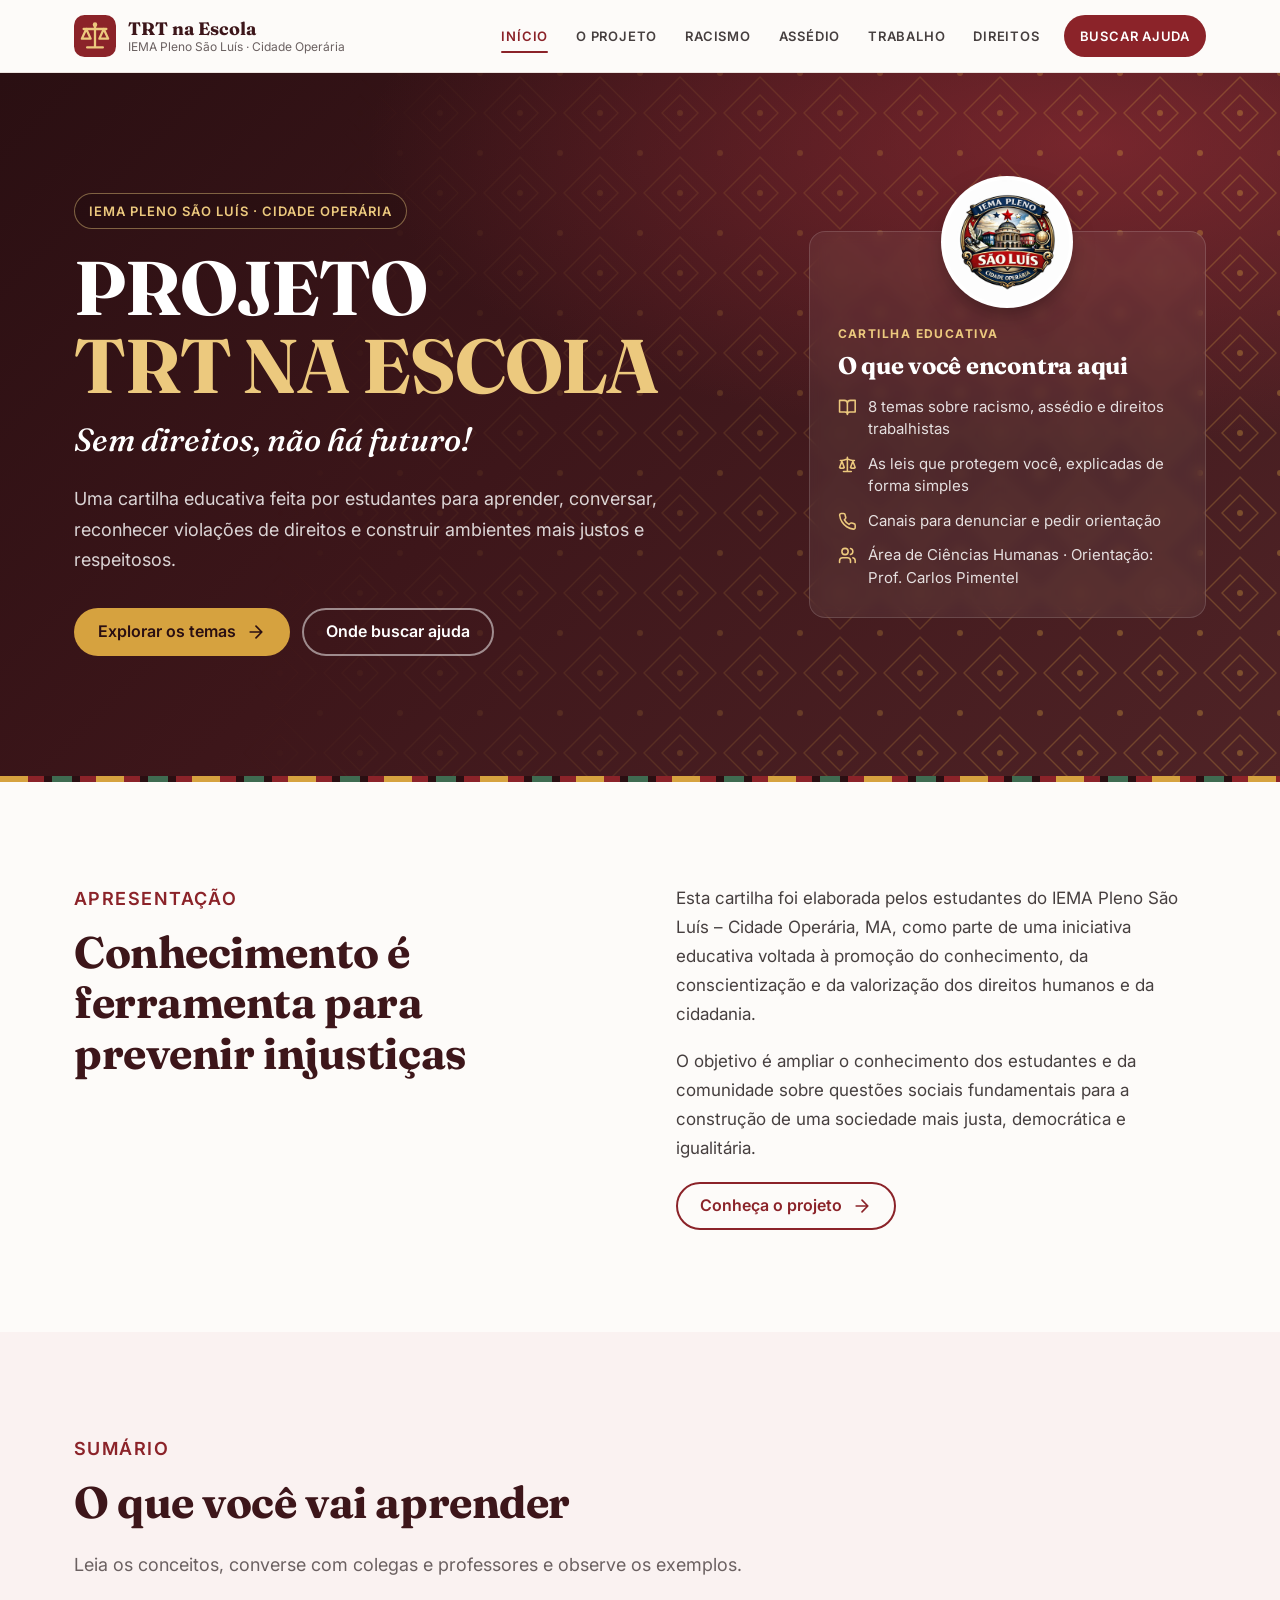
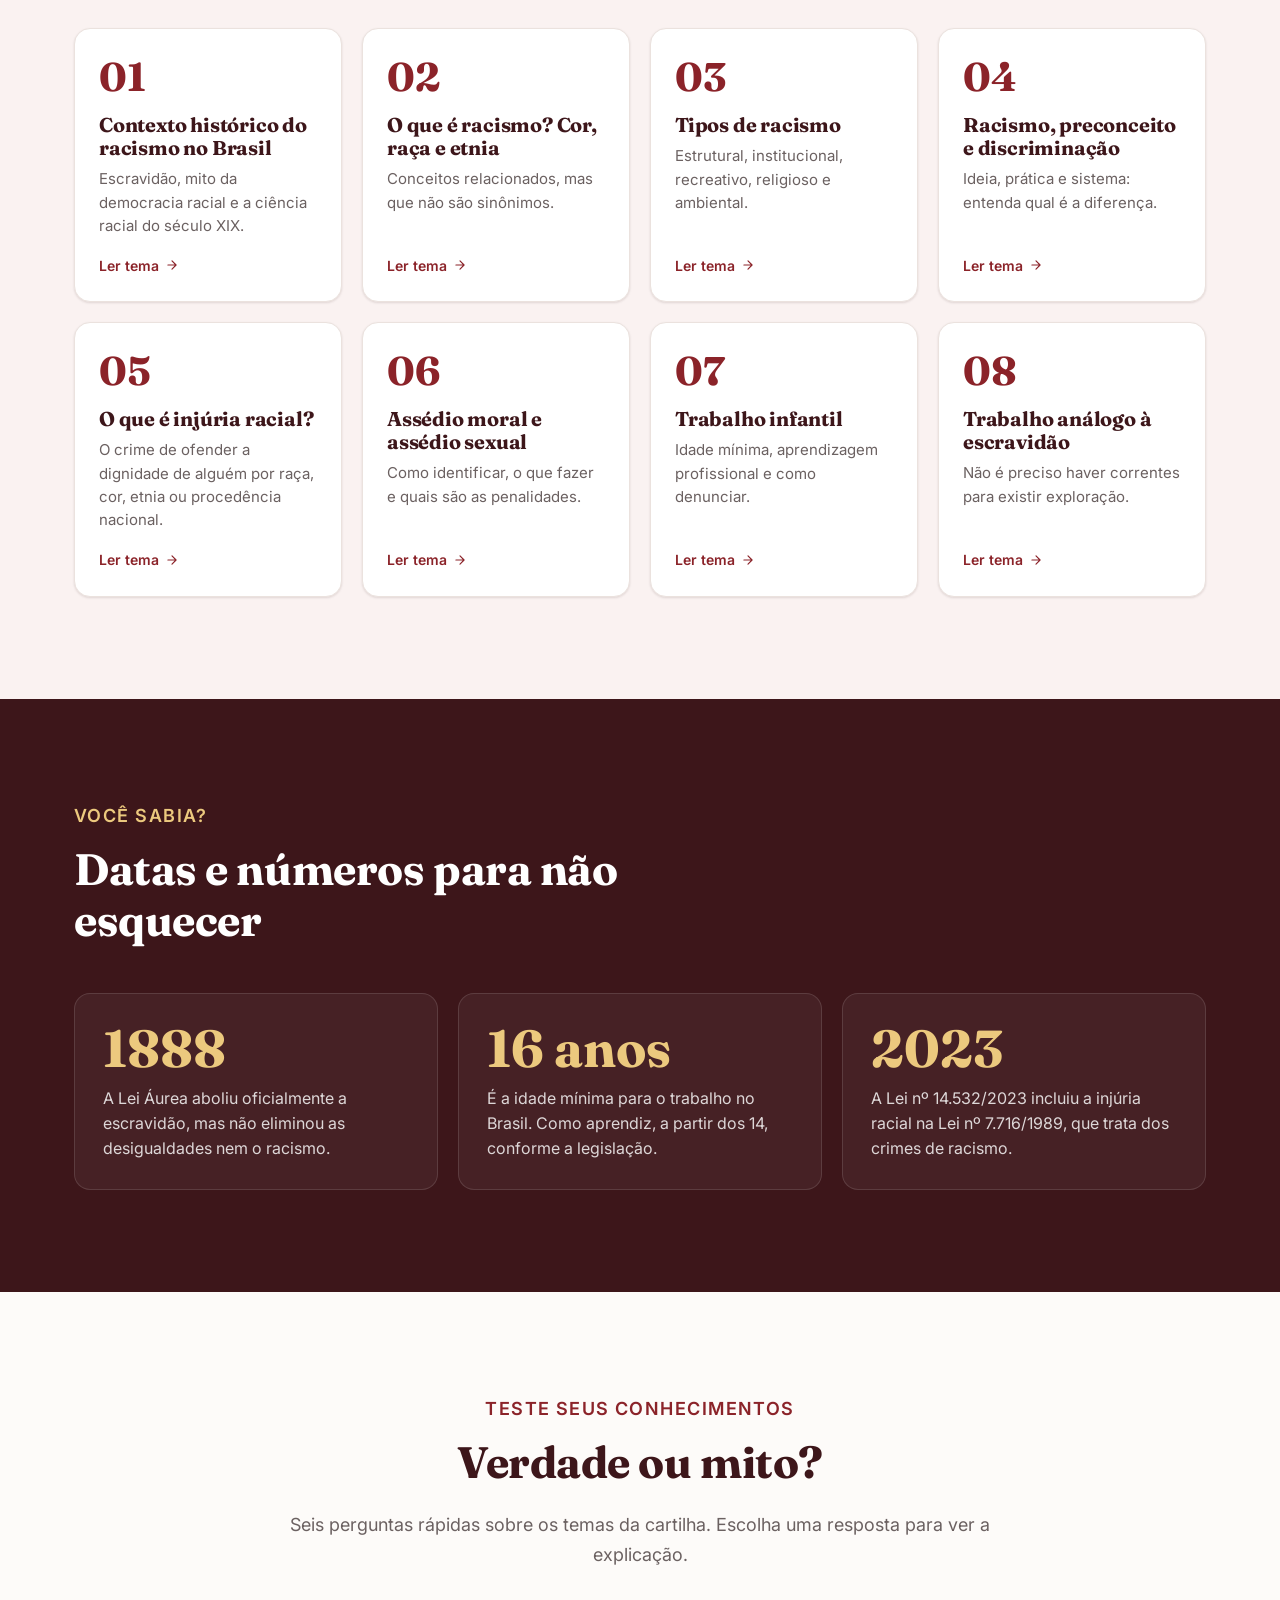
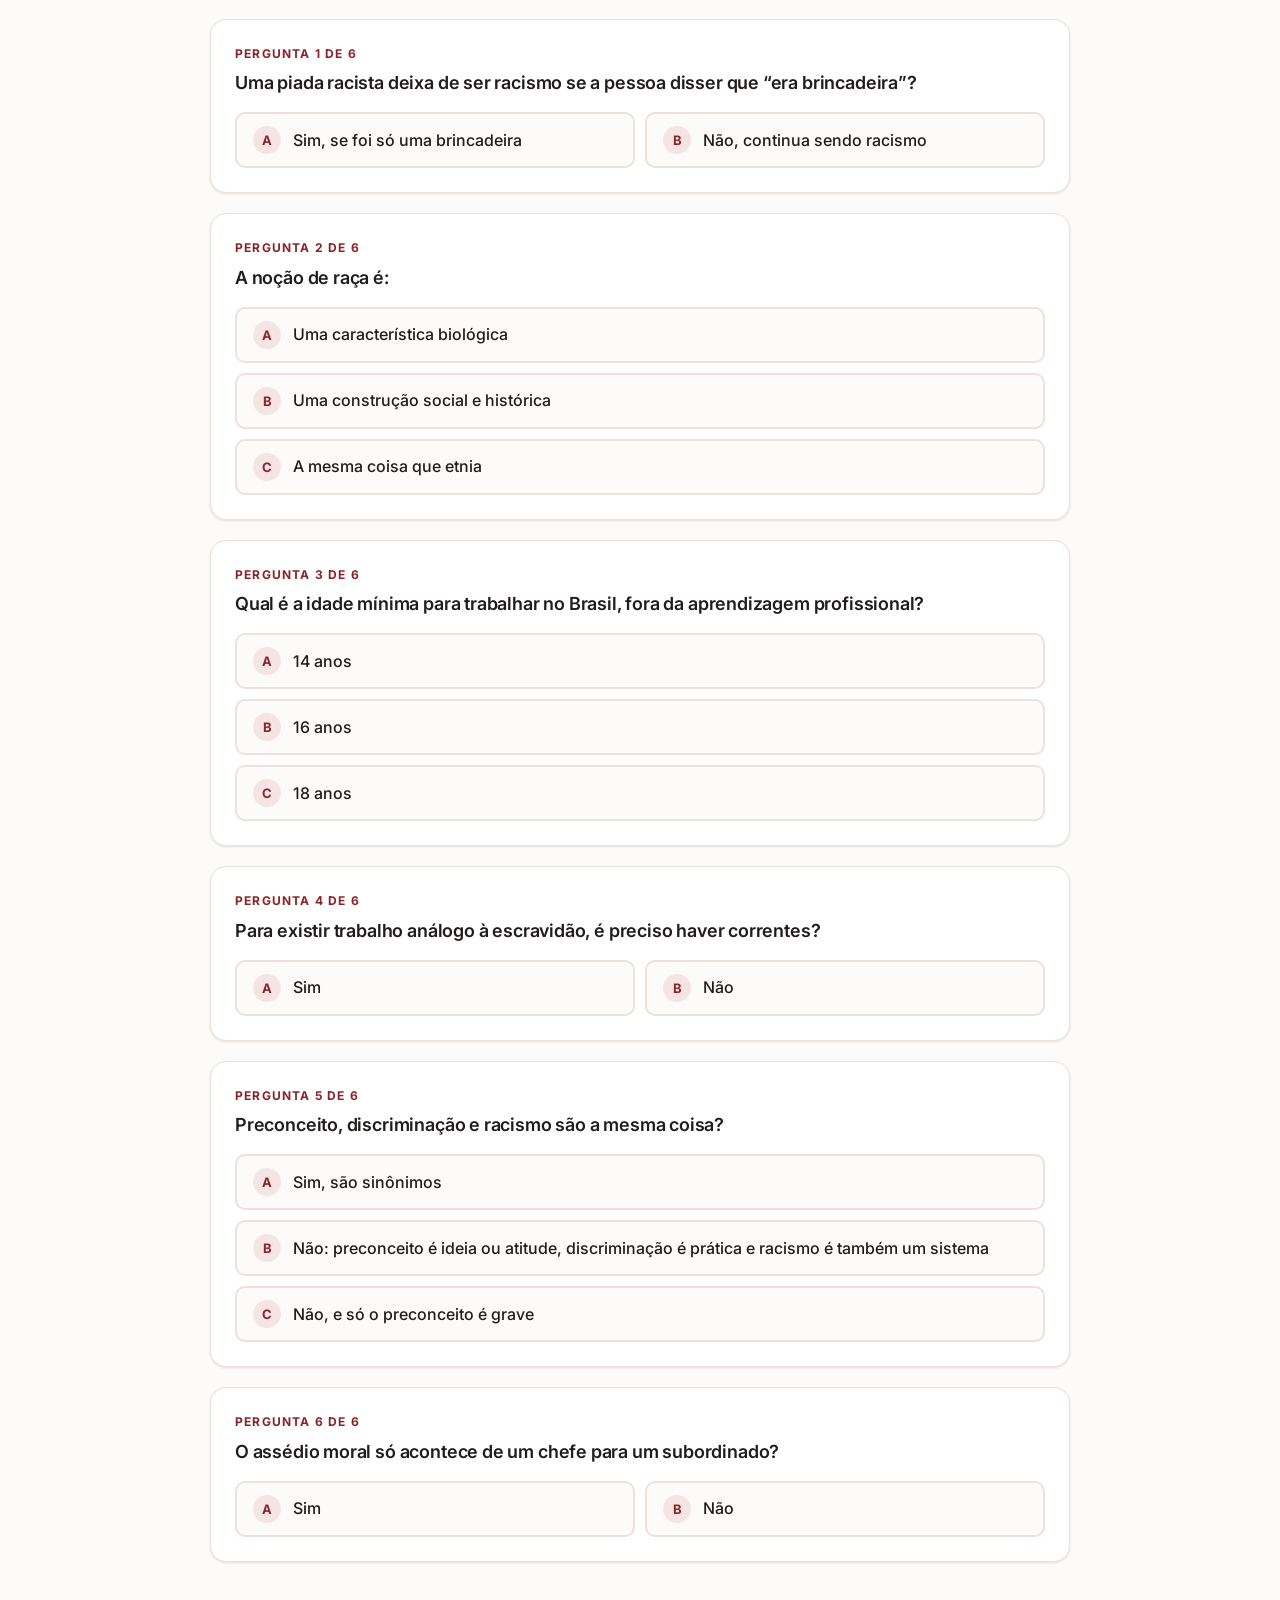
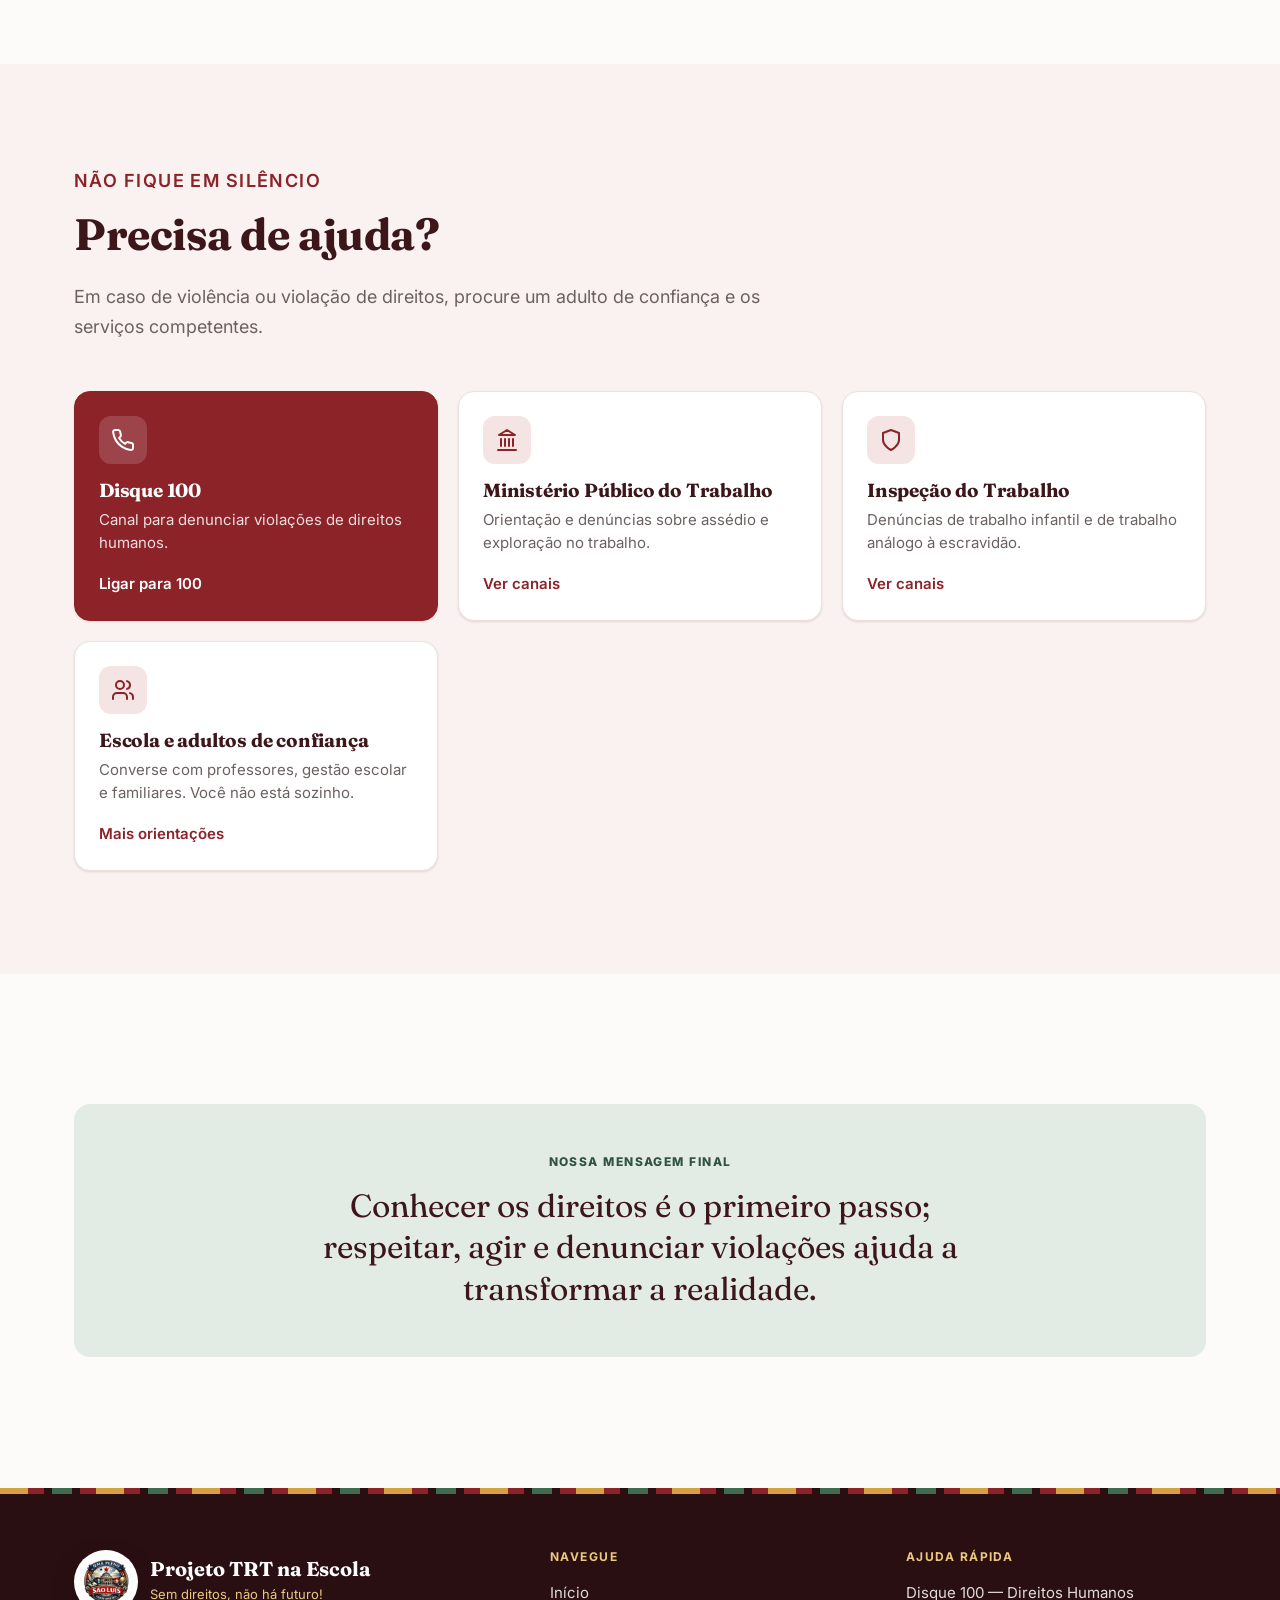
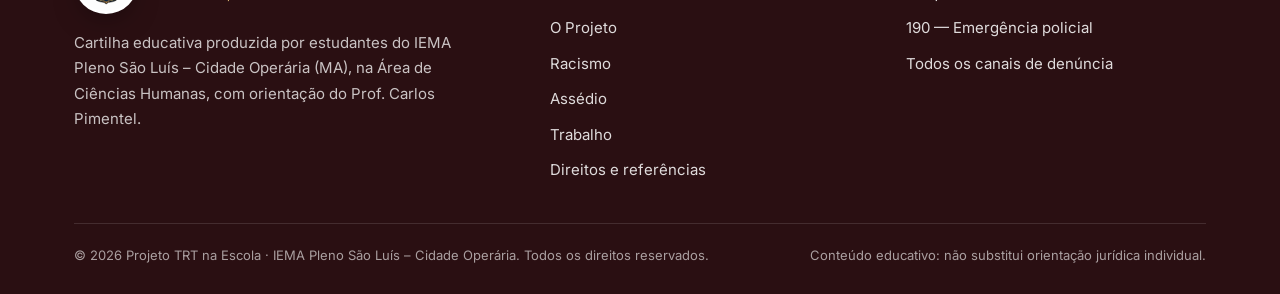
==== index.html @ 4704fff2 "Site do Projeto TRT na Escola Cartilha educativa do IEMA Pleno São Luís – Cidade Operária em formato" ====
<!doctype html>
<html lang="pt-BR">
<head>
  <meta charset="utf-8">
  <meta name="viewport" content="width=device-width, initial-scale=1">
  <title>Projeto TRT na Escola — Sem direitos, não há futuro!</title>
  <meta name="description" content="Cartilha educativa do IEMA Pleno São Luís – Cidade Operária sobre racismo, injúria racial, assédio, trabalho infantil e trabalho análogo à escravidão.">
  <meta name="theme-color" content="#3d161a">
  <meta property="og:type" content="website">
  <meta property="og:locale" content="pt_BR">
  <meta property="og:title" content="Projeto TRT na Escola — Sem direitos, não há futuro!">
  <meta property="og:description" content="Cartilha educativa sobre racismo, assédio e direitos trabalhistas, feita por estudantes do IEMA Pleno São Luís – Cidade Operária.">
  <link rel="icon" href="assets/img/favicon.svg" type="image/svg+xml">
  <link rel="preconnect" href="https://fonts.googleapis.com">
  <link rel="preconnect" href="https://fonts.gstatic.com" crossorigin>
  <link href="https://fonts.googleapis.com/css2?family=Fraunces:ital,opsz,wght@0,9..144,500;0,9..144,700;1,9..144,500&family=Inter:wght@400;500;600;700;800&display=swap" rel="stylesheet">
  <link rel="stylesheet" href="assets/css/style.css">
  <script src="assets/js/main.js" defer></script>
</head>
<body>
  <a class="skip-link" href="#conteudo">Pular para o conteúdo</a>

  <header class="site-header">
    <div class="container header-inner">
      <a class="brand" href="index.html" aria-label="Projeto TRT na Escola — página inicial">
        <img class="brand-mark" src="assets/img/favicon.svg" alt="" width="42" height="42">
        <span class="brand-text">
          <strong>TRT na Escola</strong>
          <small>IEMA Pleno São Luís · Cidade Operária</small>
        </span>
      </a>
      <button class="nav-toggle" type="button" aria-expanded="false" aria-controls="menu" aria-label="Abrir menu">
        <svg class="icon icon-open" viewBox="0 0 24 24" aria-hidden="true"><path d="M4 6h16M4 12h16M4 18h16"/></svg>
        <svg class="icon icon-close" viewBox="0 0 24 24" aria-hidden="true"><path d="M18 6 6 18M6 6l12 12"/></svg>
      </button>
      <nav id="menu" class="site-nav" aria-label="Navegação principal">
        <ul>
          <li><a href="index.html" aria-current="page">Início</a></li>
          <li><a href="projeto.html">O Projeto</a></li>
          <li><a href="racismo.html">Racismo</a></li>
          <li><a href="assedio.html">Assédio</a></li>
          <li><a href="trabalho.html">Trabalho</a></li>
          <li><a href="direitos.html">Direitos</a></li>
          <li><a class="nav-cta" href="direitos.html#ajuda">Buscar ajuda</a></li>
        </ul>
      </nav>
    </div>
  </header>

  <main id="conteudo">
    <!-- Banner principal -->
    <section class="hero" aria-labelledby="hero-title">
      <div class="container hero-inner">
        <div>
          <p class="eyebrow">IEMA Pleno São Luís · Cidade Operária</p>
          <h1 id="hero-title">Projeto <span>TRT na Escola</span></h1>
          <p class="hero-tagline">Sem direitos, não há futuro!</p>
          <p class="hero-lead">Uma cartilha educativa feita por estudantes para aprender, conversar, reconhecer violações de direitos e construir ambientes mais justos e respeitosos.</p>
          <div class="hero-actions">
            <a class="btn btn-primary" href="#temas">
              Explorar os temas
              <svg class="icon" viewBox="0 0 24 24" aria-hidden="true"><path d="M5 12h14M12 5l7 7-7 7"/></svg>
            </a>
            <a class="btn btn-ghost" href="direitos.html#ajuda">Onde buscar ajuda</a>
          </div>
        </div>

        <aside class="hero-card" aria-label="Sobre a cartilha">
          <img class="school-seal hero-seal" src="assets/img/logo-iema.png" alt="Logo do IEMA Pleno São Luís – Cidade Operária" width="132" height="132">
          <p class="hero-card-label">Cartilha educativa</p>
          <h2>O que você encontra aqui</h2>
          <ul>
            <li>
              <svg class="icon" viewBox="0 0 24 24" aria-hidden="true"><path d="M2 3h6a4 4 0 0 1 4 4v14a3 3 0 0 0-3-3H2zM22 3h-6a4 4 0 0 0-4 4v14a3 3 0 0 1 3-3h7z"/></svg>
              8 temas sobre racismo, assédio e direitos trabalhistas
            </li>
            <li>
              <svg class="icon" viewBox="0 0 24 24" aria-hidden="true"><path d="m16 16 3-8 3 8c-.87.65-1.92 1-3 1s-2.13-.35-3-1ZM2 16l3-8 3 8c-.87.65-1.92 1-3 1s-2.13-.35-3-1ZM7 21h10M12 3v18M3 7h2c2 0 5-1 7-2 2 1 5 2 7 2h2"/></svg>
              As leis que protegem você, explicadas de forma simples
            </li>
            <li>
              <svg class="icon" viewBox="0 0 24 24" aria-hidden="true"><path d="M22 16.92v3a2 2 0 0 1-2.18 2 19.79 19.79 0 0 1-8.63-3.07 19.5 19.5 0 0 1-6-6 19.79 19.79 0 0 1-3.07-8.67A2 2 0 0 1 4.11 2h3a2 2 0 0 1 2 1.72c.13.96.36 1.9.7 2.81a2 2 0 0 1-.45 2.11L8.09 9.91a16 16 0 0 0 6 6l1.27-1.27a2 2 0 0 1 2.11-.45c.91.34 1.85.57 2.81.7A2 2 0 0 1 22 16.92z"/></svg>
              Canais para denunciar e pedir orientação
            </li>
            <li>
              <svg class="icon" viewBox="0 0 24 24" aria-hidden="true"><path d="M16 21v-2a4 4 0 0 0-4-4H6a4 4 0 0 0-4 4v2M22 21v-2a4 4 0 0 0-3-3.87M16 3.13a4 4 0 0 1 0 7.75"/><circle cx="9" cy="7" r="4"/></svg>
              Área de Ciências Humanas · Orientação: Prof. Carlos Pimentel
            </li>
          </ul>
        </aside>
      </div>
    </section>
    <div class="kente" aria-hidden="true"></div>

    <!-- Apresentação -->
    <section class="section" aria-labelledby="sobre-title">
      <div class="container split">
        <div class="section-head reveal">
          <p class="eyebrow">Apresentação</p>
          <h2 id="sobre-title">Conhecimento é ferramenta para prevenir injustiças</h2>
        </div>
        <div class="split-body reveal">
          <p>Esta cartilha foi elaborada pelos estudantes do IEMA Pleno São Luís – Cidade Operária, MA, como parte de uma iniciativa educativa voltada à promoção do conhecimento, da conscientização e da valorização dos direitos humanos e da cidadania.</p>
          <p>O objetivo é ampliar o conhecimento dos estudantes e da comunidade sobre questões sociais fundamentais para a construção de uma sociedade mais justa, democrática e igualitária.</p>
          <a class="btn btn-outline" href="projeto.html">
            Conheça o projeto
            <svg class="icon" viewBox="0 0 24 24" aria-hidden="true"><path d="M5 12h14M12 5l7 7-7 7"/></svg>
          </a>
        </div>
      </div>
    </section>

    <!-- Temas -->
    <section class="section section--tint" id="temas" aria-labelledby="temas-title">
      <div class="container">
        <div class="section-head reveal">
          <p class="eyebrow">Sumário</p>
          <h2 id="temas-title">O que você vai aprender</h2>
          <p>Leia os conceitos, converse com colegas e professores e observe os exemplos.</p>
        </div>

        <div class="topic-grid">
          <a class="topic-card reveal" href="racismo.html#historia">
            <span class="topic-num">01</span>
            <h3>Contexto histórico do racismo no Brasil</h3>
            <p>Escravidão, mito da democracia racial e a ciência racial do século XIX.</p>
            <span class="topic-link">Ler tema <svg class="icon" viewBox="0 0 24 24" aria-hidden="true"><path d="M5 12h14M12 5l7 7-7 7"/></svg></span>
          </a>
          <a class="topic-card reveal" href="racismo.html#conceitos">
            <span class="topic-num">02</span>
            <h3>O que é racismo? Cor, raça e etnia</h3>
            <p>Conceitos relacionados, mas que não são sinônimos.</p>
            <span class="topic-link">Ler tema <svg class="icon" viewBox="0 0 24 24" aria-hidden="true"><path d="M5 12h14M12 5l7 7-7 7"/></svg></span>
          </a>
          <a class="topic-card reveal" href="racismo.html#tipos">
            <span class="topic-num">03</span>
            <h3>Tipos de racismo</h3>
            <p>Estrutural, institucional, recreativo, religioso e ambiental.</p>
            <span class="topic-link">Ler tema <svg class="icon" viewBox="0 0 24 24" aria-hidden="true"><path d="M5 12h14M12 5l7 7-7 7"/></svg></span>
          </a>
          <a class="topic-card reveal" href="racismo.html#diferencas">
            <span class="topic-num">04</span>
            <h3>Racismo, preconceito e discriminação</h3>
            <p>Ideia, prática e sistema: entenda qual é a diferença.</p>
            <span class="topic-link">Ler tema <svg class="icon" viewBox="0 0 24 24" aria-hidden="true"><path d="M5 12h14M12 5l7 7-7 7"/></svg></span>
          </a>
          <a class="topic-card reveal" href="racismo.html#injuria">
            <span class="topic-num">05</span>
            <h3>O que é injúria racial?</h3>
            <p>O crime de ofender a dignidade de alguém por raça, cor, etnia ou procedência nacional.</p>
            <span class="topic-link">Ler tema <svg class="icon" viewBox="0 0 24 24" aria-hidden="true"><path d="M5 12h14M12 5l7 7-7 7"/></svg></span>
          </a>
          <a class="topic-card reveal" href="assedio.html">
            <span class="topic-num">06</span>
            <h3>Assédio moral e assédio sexual</h3>
            <p>Como identificar, o que fazer e quais são as penalidades.</p>
            <span class="topic-link">Ler tema <svg class="icon" viewBox="0 0 24 24" aria-hidden="true"><path d="M5 12h14M12 5l7 7-7 7"/></svg></span>
          </a>
          <a class="topic-card reveal" href="trabalho.html#infantil">
            <span class="topic-num">07</span>
            <h3>Trabalho infantil</h3>
            <p>Idade mínima, aprendizagem profissional e como denunciar.</p>
            <span class="topic-link">Ler tema <svg class="icon" viewBox="0 0 24 24" aria-hidden="true"><path d="M5 12h14M12 5l7 7-7 7"/></svg></span>
          </a>
          <a class="topic-card reveal" href="trabalho.html#escravidao">
            <span class="topic-num">08</span>
            <h3>Trabalho análogo à escravidão</h3>
            <p>Não é preciso haver correntes para existir exploração.</p>
            <span class="topic-link">Ler tema <svg class="icon" viewBox="0 0 24 24" aria-hidden="true"><path d="M5 12h14M12 5l7 7-7 7"/></svg></span>
          </a>
        </div>
      </div>
    </section>

    <!-- Você sabia? -->
    <section class="section section--dark" aria-labelledby="sabia-title">
      <div class="container">
        <div class="section-head reveal">
          <p class="eyebrow">Você sabia?</p>
          <h2 id="sabia-title">Datas e números para não esquecer</h2>
        </div>
        <div class="stat-grid">
          <div class="stat reveal">
            <p class="stat-value">1888</p>
            <p>A Lei Áurea aboliu oficialmente a escravidão, mas não eliminou as desigualdades nem o racismo.</p>
          </div>
          <div class="stat reveal">
            <p class="stat-value">16 anos</p>
            <p>É a idade mínima para o trabalho no Brasil. Como aprendiz, a partir dos 14, conforme a legislação.</p>
          </div>
          <div class="stat reveal">
            <p class="stat-value">2023</p>
            <p>A Lei nº 14.532/2023 incluiu a injúria racial na Lei nº 7.716/1989, que trata dos crimes de racismo.</p>
          </div>
        </div>
      </div>
    </section>

    <!-- Quiz -->
    <section class="section" id="teste" aria-labelledby="quiz-title">
      <div class="container">
        <div class="section-head center reveal">
          <p class="eyebrow">Teste seus conhecimentos</p>
          <h2 id="quiz-title">Verdade ou mito?</h2>
          <p>Seis perguntas rápidas sobre os temas da cartilha. Escolha uma resposta para ver a explicação.</p>
        </div>
        <div id="quiz" class="quiz">
          <noscript><p>Ative o JavaScript do navegador para responder ao teste.</p></noscript>
        </div>
        <div id="quiz-result" class="quiz-result quiz" hidden>
          <h3 id="quiz-score"></h3>
          <p id="quiz-message"></p>
          <button id="quiz-reset" class="btn btn-primary" type="button">Refazer o teste</button>
        </div>
      </div>
    </section>

    <!-- Ajuda -->
    <section class="section section--tint" aria-labelledby="ajuda-title">
      <div class="container">
        <div class="section-head reveal">
          <p class="eyebrow">Não fique em silêncio</p>
          <h2 id="ajuda-title">Precisa de ajuda?</h2>
          <p>Em caso de violência ou violação de direitos, procure um adulto de confiança e os serviços competentes.</p>
        </div>
        <div class="help-grid">
          <div class="help-card help-card--urgent reveal">
            <span class="help-icon"><svg class="icon" viewBox="0 0 24 24" aria-hidden="true"><path d="M22 16.92v3a2 2 0 0 1-2.18 2 19.79 19.79 0 0 1-8.63-3.07 19.5 19.5 0 0 1-6-6 19.79 19.79 0 0 1-3.07-8.67A2 2 0 0 1 4.11 2h3a2 2 0 0 1 2 1.72c.13.96.36 1.9.7 2.81a2 2 0 0 1-.45 2.11L8.09 9.91a16 16 0 0 0 6 6l1.27-1.27a2 2 0 0 1 2.11-.45c.91.34 1.85.57 2.81.7A2 2 0 0 1 22 16.92z"/></svg></span>
            <h3>Disque 100</h3>
            <p>Canal para denunciar violações de direitos humanos.</p>
            <a class="help-action" href="tel:100">Ligar para 100</a>
          </div>
          <div class="help-card reveal">
            <span class="help-icon"><svg class="icon" viewBox="0 0 24 24" aria-hidden="true"><path d="M3 22h18M6 18v-7M10 18v-7M14 18v-7M18 18v-7M12 2l8 5H4z"/></svg></span>
            <h3>Ministério Público do Trabalho</h3>
            <p>Orientação e denúncias sobre assédio e exploração no trabalho.</p>
            <a class="help-action" href="direitos.html#ajuda">Ver canais</a>
          </div>
          <div class="help-card reveal">
            <span class="help-icon"><svg class="icon" viewBox="0 0 24 24" aria-hidden="true"><path d="M12 22s8-4 8-10V5l-8-3-8 3v7c0 6 8 10 8 10z"/></svg></span>
            <h3>Inspeção do Trabalho</h3>
            <p>Denúncias de trabalho infantil e de trabalho análogo à escravidão.</p>
            <a class="help-action" href="direitos.html#ajuda">Ver canais</a>
          </div>
          <div class="help-card reveal">
            <span class="help-icon"><svg class="icon" viewBox="0 0 24 24" aria-hidden="true"><path d="M16 21v-2a4 4 0 0 0-4-4H6a4 4 0 0 0-4 4v2M22 21v-2a4 4 0 0 0-3-3.87M16 3.13a4 4 0 0 1 0 7.75"/><circle cx="9" cy="7" r="4"/></svg></span>
            <h3>Escola e adultos de confiança</h3>
            <p>Converse com professores, gestão escolar e familiares. Você não está sozinho.</p>
            <a class="help-action" href="direitos.html#ajuda">Mais orientações</a>
          </div>
        </div>
      </div>
    </section>

    <!-- Mensagem final -->
    <section class="section" aria-label="Mensagem final">
      <div class="container">
        <div class="callout callout--sage callout--big reveal">
          <span class="callout-label">Nossa mensagem final</span>
          <p>Conhecer os direitos é o primeiro passo; respeitar, agir e denunciar violações ajuda a transformar a realidade.</p>
        </div>
      </div>
    </section>
  </main>

  <footer class="site-footer">
    <div class="kente" aria-hidden="true"></div>
    <div class="container">
      <div class="footer-grid">
        <div>
          <div class="footer-brand">
            <img class="school-seal footer-seal" src="assets/img/logo-iema.png" alt="Logo do IEMA Pleno São Luís – Cidade Operária" width="64" height="64">
            <div><strong>Projeto TRT na Escola</strong><small>Sem direitos, não há futuro!</small></div>
          </div>
          <p>Cartilha educativa produzida por estudantes do IEMA Pleno São Luís – Cidade Operária (MA), na Área de Ciências Humanas, com orientação do Prof. Carlos Pimentel.</p>
        </div>
        <nav aria-label="Rodapé">
          <h2>Navegue</h2>
          <ul>
            <li><a href="index.html">Início</a></li>
            <li><a href="projeto.html">O Projeto</a></li>
            <li><a href="racismo.html">Racismo</a></li>
            <li><a href="assedio.html">Assédio</a></li>
            <li><a href="trabalho.html">Trabalho</a></li>
            <li><a href="direitos.html">Direitos e referências</a></li>
          </ul>
        </nav>
        <div>
          <h2>Ajuda rápida</h2>
          <ul>
            <li><a href="tel:100">Disque 100 — Direitos Humanos</a></li>
            <li><a href="tel:190">190 — Emergência policial</a></li>
            <li><a href="direitos.html#ajuda">Todos os canais de denúncia</a></li>
          </ul>
        </div>
      </div>
      <div class="footer-bottom">
        <p>© <span data-year>2026</span> Projeto TRT na Escola · IEMA Pleno São Luís – Cidade Operária. Todos os direitos reservados.</p>
        <p>Conteúdo educativo: não substitui orientação jurídica individual.</p>
      </div>
    </div>
  </footer>

  <button class="to-top" type="button" aria-label="Voltar ao topo">
    <svg class="icon" viewBox="0 0 24 24" aria-hidden="true"><path d="m5 12 7-7 7 7M12 19V5"/></svg>
  </button>
</body>
</html>
---- assets/css/style.css ----
/* ==========================================================================
   Projeto TRT na Escola — IEMA Pleno São Luís Cidade Operária
   Folha de estilos principal
   ========================================================================== */

/* ---------- Tokens ---------- */
:root {
  --wine-950: #2a0f12;
  --wine-900: #3d161a;
  --wine-800: #4f2326;
  --red-700: #8b2329;
  --red-600: #a3313a;
  --gold-500: #d6a23f;
  --gold-300: #ecc97e;
  --rose-100: #f4e4e3;
  --rose-50: #faf2f1;
  --sage-100: #e3ece4;
  --sage-600: #3f6b51;
  --sage-700: #2f5440;

  --ink: #221c1c;
  --ink-soft: #463f3f;
  --muted: #6b6161;
  --line: #ebe2de;
  --paper: #fdfbf9;
  --surface: #ffffff;

  --font-display: "Fraunces", Georgia, "Times New Roman", serif;
  --font-body: "Inter", system-ui, -apple-system, "Segoe UI", Roboto, sans-serif;

  --radius: 16px;
  --radius-sm: 10px;
  --shadow-sm: 0 1px 2px rgba(42, 15, 18, .05), 0 1px 3px rgba(42, 15, 18, .07);
  --shadow-md: 0 14px 32px -14px rgba(42, 15, 18, .28);
  --header-h: 72px;
  --container: 1180px;
  --gutter: 16px;
}

@media (min-width: 640px) {
  :root { --gutter: 24px; }
}

/* ---------- Base ---------- */
*, *::before, *::after { box-sizing: border-box; }

html {
  -webkit-text-size-adjust: 100%;
  scroll-behavior: smooth;
  scroll-padding-top: calc(var(--header-h) + 16px);
}

body {
  margin: 0;
  font-family: var(--font-body);
  font-size: 1.0625rem;
  line-height: 1.7;
  color: var(--ink);
  background: var(--paper);
  -webkit-font-smoothing: antialiased;
  overflow-x: hidden;
}

img, svg { display: block; max-width: 100%; }

a { color: var(--red-700); text-underline-offset: 3px; }
a:hover { color: var(--wine-800); }

h1, h2, h3, h4 {
  font-family: var(--font-display);
  font-weight: 700;
  line-height: 1.15;
  color: var(--wine-900);
  margin: 0 0 .5em;
  letter-spacing: -.01em;
}

p { margin: 0 0 1.1em; }

:focus-visible {
  outline: 3px solid var(--gold-500);
  outline-offset: 3px;
  border-radius: 4px;
}

.container {
  width: 100%;
  max-width: var(--container);
  margin-inline: auto;
  padding-inline: var(--gutter);
}

.visually-hidden {
  position: absolute !important;
  width: 1px; height: 1px;
  overflow: hidden;
  clip: rect(0 0 0 0);
  white-space: nowrap;
}

.skip-link {
  position: absolute;
  left: 16px; top: -60px;
  z-index: 200;
  padding: 10px 16px;
  background: var(--gold-500);
  color: var(--wine-950);
  font-weight: 700;
  border-radius: var(--radius-sm);
  text-decoration: none;
  transition: top .2s;
}
.skip-link:focus { top: 12px; }

.icon {
  width: 1.25em; height: 1.25em;
  flex: none;
  fill: none;
  stroke: currentColor;
  stroke-width: 2;
  stroke-linecap: round;
  stroke-linejoin: round;
}

/* Faixa decorativa inspirada em padronagens afro-brasileiras */
.kente {
  height: 6px;
  background: repeating-linear-gradient(90deg,
    var(--gold-500) 0 28px,
    var(--red-700) 28px 44px,
    var(--wine-950) 44px 52px,
    var(--sage-600) 52px 72px,
    var(--wine-950) 72px 80px,
    var(--red-700) 80px 96px);
}

/* ---------- Header ---------- */
.site-header {
  position: sticky;
  top: 0;
  z-index: 100;
  background: rgba(253, 251, 249, .92);
  backdrop-filter: saturate(160%) blur(10px);
  -webkit-backdrop-filter: saturate(160%) blur(10px);
  border-bottom: 1px solid var(--line);
  transition: box-shadow .25s;
}
.site-header.is-scrolled { box-shadow: 0 6px 20px -12px rgba(42, 15, 18, .35); }

.header-inner {
  display: flex;
  align-items: center;
  gap: 16px;
  min-height: var(--header-h);
}

.brand {
  display: flex;
  align-items: center;
  gap: 12px;
  text-decoration: none;
  color: var(--ink);
  margin-right: auto;
  min-width: 0;
}
.brand-mark { width: 42px; height: 42px; flex: none; }
.brand-text { display: flex; flex-direction: column; line-height: 1.2; min-width: 0; }
.brand-text strong {
  font-family: var(--font-display);
  font-size: 1.125rem;
  color: var(--wine-900);
}
.brand-text small {
  font-size: .75rem;
  color: var(--muted);
  white-space: nowrap;
  overflow: hidden;
  text-overflow: ellipsis;
}

.site-nav ul {
  list-style: none;
  margin: 0;
  padding: 0;
  display: flex;
  align-items: center;
  gap: 4px;
}
.site-nav a {
  position: relative;
  display: block;
  padding: 10px 12px;
  font-size: .8125rem;
  font-weight: 600;
  letter-spacing: .06em;
  text-transform: uppercase;
  text-decoration: none;
  color: var(--ink-soft);
  border-radius: 8px;
  transition: color .2s, background-color .2s;
}
.site-nav a:hover { color: var(--red-700); background: var(--rose-50); }
.site-nav a[aria-current="page"] { color: var(--red-700); }
.site-nav a[aria-current="page"]::after {
  content: "";
  position: absolute;
  left: 12px; right: 12px; bottom: 4px;
  height: 2px;
  border-radius: 2px;
  background: var(--red-700);
}
.site-nav .nav-cta {
  margin-left: 8px;
  background: var(--red-700);
  color: #fff;
  padding-inline: 16px;
  border-radius: 999px;
}
.site-nav .nav-cta:hover { background: var(--wine-800); color: #fff; }

.nav-toggle {
  display: none;
  align-items: center;
  justify-content: center;
  width: 44px; height: 44px;
  border: 1px solid var(--line);
  border-radius: 10px;
  background: var(--surface);
  color: var(--wine-900);
  cursor: pointer;
}
.nav-toggle .icon { width: 22px; height: 22px; }
.nav-toggle .icon-close { display: none; }
.nav-toggle[aria-expanded="true"] .icon-open { display: none; }
.nav-toggle[aria-expanded="true"] .icon-close { display: block; }

@media (max-width: 1139px) {
  .nav-toggle { display: inline-flex; }
  .site-nav {
    position: absolute;
    top: 100%; left: 0; right: 0;
    background: var(--paper);
    border-bottom: 1px solid var(--line);
    box-shadow: 0 18px 30px -18px rgba(42, 15, 18, .35);
    max-height: 0;
    overflow: hidden;
    visibility: hidden;
    transition: max-height .3s ease, visibility .3s;
  }
  .site-nav.is-open { max-height: 80vh; visibility: visible; }
  .site-nav ul {
    flex-direction: column;
    align-items: stretch;
    gap: 2px;
    padding: 12px var(--gutter) 20px;
  }
  .site-nav a { padding: 14px 12px; font-size: .875rem; }
  .site-nav a[aria-current="page"] { background: var(--rose-50); }
  .site-nav a[aria-current="page"]::after { display: none; }
  .site-nav .nav-cta { margin: 8px 0 0; text-align: center; }
}

@media (max-width: 380px) {
  .brand-text small { display: none; }
}

/* ---------- Botões ---------- */
.btn {
  display: inline-flex;
  align-items: center;
  justify-content: center;
  gap: 10px;
  min-height: 48px;
  padding: 12px 22px;
  border-radius: 999px;
  border: 2px solid transparent;
  font: 600 1rem/1.2 var(--font-body);
  text-decoration: none;
  cursor: pointer;
  transition: transform .2s, background-color .2s, color .2s, border-color .2s;
}
.btn:hover { transform: translateY(-1px); }
.btn-primary { background: var(--gold-500); color: var(--wine-950); }
.btn-primary:hover { background: var(--gold-300); color: var(--wine-950); }
.btn-ghost { border-color: rgba(255, 255, 255, .5); color: #fff; }
.btn-ghost:hover { border-color: #fff; background: rgba(255, 255, 255, .08); color: #fff; }
.btn-dark { background: var(--red-700); color: #fff; }
.btn-dark:hover { background: var(--wine-800); color: #fff; }
.btn-outline { border-color: var(--red-700); color: var(--red-700); background: transparent; }
.btn-outline:hover { background: var(--red-700); color: #fff; }

/* ---------- Hero ---------- */
.hero, .page-hero {
  position: relative;
  isolation: isolate;
  overflow: hidden;
  color: #fff;
  background:
    radial-gradient(1200px 500px at 85% 10%, rgba(163, 49, 58, .55), transparent 60%),
    linear-gradient(135deg, var(--wine-950) 0%, var(--wine-900) 45%, var(--wine-800) 100%);
}
.hero::before, .page-hero::before {
  content: "";
  position: absolute;
  inset: 0;
  z-index: -1;
  background-image: url("data:image/svg+xml,%3Csvg xmlns='http://www.w3.org/2000/svg' width='80' height='80' viewBox='0 0 80 80'%3E%3Cg fill='none' stroke='%23d6a23f' stroke-opacity='.28' stroke-width='1.4'%3E%3Cpath d='M40 4 76 40 40 76 4 40Z'/%3E%3Cpath d='M40 22 58 40 40 58 22 40Z'/%3E%3C/g%3E%3Cg fill='%23d6a23f' fill-opacity='.35'%3E%3Ccircle cx='40' cy='40' r='3'/%3E%3Ccircle cx='0' cy='0' r='3'/%3E%3Ccircle cx='80' cy='0' r='3'/%3E%3Ccircle cx='0' cy='80' r='3'/%3E%3Ccircle cx='80' cy='80' r='3'/%3E%3C/g%3E%3C/svg%3E");
  background-size: 80px 80px;
  -webkit-mask-image: linear-gradient(100deg, transparent 25%, #000 85%);
  mask-image: linear-gradient(100deg, transparent 25%, #000 85%);
}

.hero-inner {
  display: grid;
  gap: 40px;
  align-items: center;
  padding-block: clamp(56px, 10vw, 120px);
}
@media (min-width: 960px) {
  .hero-inner { grid-template-columns: minmax(0, 1.35fr) minmax(0, .8fr); gap: 64px; }
}

.eyebrow {
  display: inline-flex;
  align-items: center;
  gap: 8px;
  margin: 0 0 20px;
  font-size: .8125rem;
  font-weight: 600;
  letter-spacing: .08em;
  text-transform: uppercase;
}
.hero .eyebrow, .page-hero .eyebrow {
  padding: 6px 14px;
  border: 1px solid rgba(236, 201, 126, .45);
  border-radius: 999px;
  color: var(--gold-300);
  background: rgba(0, 0, 0, .15);
}

.hero h1 {
  color: #fff;
  font-size: clamp(2.5rem, 7vw, 4.75rem);
  line-height: 1.02;
  margin-bottom: 16px;
  text-transform: uppercase;
  letter-spacing: -.015em;
}
.hero h1 span { display: block; color: var(--gold-300); }
.hero-tagline {
  font-family: var(--font-display);
  font-style: italic;
  font-weight: 500;
  font-size: clamp(1.375rem, 3vw, 2rem);
  line-height: 1.25;
  margin: 0 0 24px;
  color: #fff;
}
.hero-lead {
  max-width: 56ch;
  font-size: 1.125rem;
  color: rgba(255, 255, 255, .82);
  margin-bottom: 32px;
}
.hero-actions { display: flex; flex-wrap: wrap; gap: 12px; }

.hero-card {
  position: relative;
  padding: 28px;
  border-radius: var(--radius);
  background: rgba(255, 255, 255, .06);
  border: 1px solid rgba(255, 255, 255, .14);
  backdrop-filter: blur(6px);
}
.hero-card-label {
  font-size: .75rem;
  font-weight: 700;
  letter-spacing: .12em;
  text-transform: uppercase;
  color: var(--gold-300);
  margin-bottom: 8px;
}
.hero-card h2 { color: #fff; font-size: 1.5rem; margin-bottom: 16px; }
.hero-card ul { list-style: none; margin: 0; padding: 0; display: grid; gap: 12px; }
.hero-card li {
  display: flex;
  gap: 12px;
  align-items: flex-start;
  font-size: .9375rem;
  line-height: 1.5;
  color: rgba(255, 255, 255, .85);
}
.hero-card li .icon { color: var(--gold-300); margin-top: 2px; }

/* Logo da escola: selo circular sobre base branca */
.school-seal {
  border-radius: 50%;
  background: #fff;
  padding: 4px;
  box-shadow: 0 10px 28px -10px rgba(0, 0, 0, .5);
}
.hero-seal {
  width: 132px; height: 132px;
  margin: -84px auto 16px;
}
@media (max-width: 959px) {
  .hero-card { margin-top: 56px; }
}

.credits-seal {
  display: flex;
  align-items: center;
  gap: 20px;
  margin: 24px 0 0;
}
.credits-seal .school-seal { width: 120px; height: 120px; box-shadow: var(--shadow-md); }
.credits-seal figcaption { color: var(--muted); line-height: 1.4; }
.credits-seal strong { display: block; font-family: var(--font-display); font-size: 1.375rem; color: var(--wine-900); }

.footer-seal { width: 64px; height: 64px; padding: 3px; flex: none; }

/* Hero das páginas internas */
.page-hero .container { padding-block: clamp(48px, 8vw, 88px); }
.page-hero h1 {
  color: #fff;
  font-size: clamp(2.125rem, 5.5vw, 3.5rem);
  max-width: 20ch;
}
.page-hero p.lead {
  max-width: 62ch;
  font-size: 1.125rem;
  color: rgba(255, 255, 255, .82);
  margin: 0;
}
.breadcrumb {
  display: flex;
  flex-wrap: wrap;
  gap: 8px;
  margin: 0 0 20px;
  padding: 0;
  list-style: none;
  font-size: .875rem;
  color: rgba(255, 255, 255, .7);
}
.breadcrumb a { color: rgba(255, 255, 255, .85); }
.breadcrumb a:hover { color: #fff; }
.breadcrumb li + li::before { content: "/"; margin-right: 8px; opacity: .6; }

/* ---------- Seções ---------- */
.section { padding-block: clamp(56px, 8vw, 104px); }
.section--tint { background: var(--rose-50); }
.section--sage { background: var(--sage-100); }
.section--dark {
  background: var(--wine-900);
  color: rgba(255, 255, 255, .86);
}
.section--dark h2 { color: #fff; }

.section-head { max-width: 720px; margin-bottom: 48px; }
.section-head.center { margin-inline: auto; text-align: center; }
.section-head .eyebrow { color: var(--red-700); margin-bottom: 12px; }
.section--dark .section-head .eyebrow { color: var(--gold-300); }
.section-head h2 { font-size: clamp(1.875rem, 4vw, 2.75rem); }
.section-head p { color: var(--muted); font-size: 1.125rem; margin: 0; }
.section--dark .section-head p { color: rgba(255, 255, 255, .75); }

/* Sobre (home) */
.split {
  display: grid;
  gap: 40px;
  align-items: start;
}
@media (min-width: 900px) {
  .split { grid-template-columns: minmax(0, 1fr) minmax(0, 1fr); gap: 72px; }
}
.split .section-head { margin-bottom: 0; }
.split-body p { color: var(--ink-soft); }

/* ---------- Cards de temas ---------- */
.topic-grid {
  display: grid;
  gap: 20px;
  grid-template-columns: repeat(auto-fill, minmax(min(100%, 260px), 1fr));
}
.topic-card {
  position: relative;
  display: flex;
  flex-direction: column;
  padding: 28px 24px 24px;
  background: var(--surface);
  border: 1px solid var(--line);
  border-radius: var(--radius);
  text-decoration: none;
  color: var(--ink);
  box-shadow: var(--shadow-sm);
  transition: transform .25s, box-shadow .25s, border-color .25s;
  overflow: hidden;
}
.topic-card::before {
  content: "";
  position: absolute;
  left: 0; top: 0; right: 0;
  height: 4px;
  background: var(--red-700);
  transform: scaleX(0);
  transform-origin: left;
  transition: transform .3s;
}
.topic-card:hover {
  transform: translateY(-4px);
  box-shadow: var(--shadow-md);
  border-color: transparent;
  color: var(--ink);
}
.topic-card:hover::before { transform: scaleX(1); }
.topic-num {
  font-family: var(--font-display);
  font-size: 2.5rem;
  font-weight: 700;
  line-height: 1;
  color: var(--red-700);
  margin-bottom: 16px;
}
.topic-card h3 { font-size: 1.25rem; margin-bottom: 8px; }
.topic-card p { font-size: .9375rem; color: var(--muted); line-height: 1.55; flex: 1; }
.topic-link {
  display: inline-flex;
  align-items: center;
  gap: 6px;
  font-size: .875rem;
  font-weight: 600;
  color: var(--red-700);
}
.topic-card:hover .topic-link .icon { transform: translateX(3px); }
.topic-link .icon { width: 1em; height: 1em; transition: transform .2s; }

/* ---------- Números em destaque ---------- */
.stat-grid {
  display: grid;
  gap: 20px;
  grid-template-columns: repeat(auto-fit, minmax(min(100%, 260px), 1fr));
}
.stat {
  padding: 28px;
  border-radius: var(--radius);
  background: rgba(255, 255, 255, .05);
  border: 1px solid rgba(255, 255, 255, .12);
}
.stat .stat-value {
  font-family: var(--font-display);
  font-size: clamp(2.5rem, 5vw, 3.25rem);
  font-weight: 700;
  line-height: 1;
  color: var(--gold-300);
  margin-bottom: 12px;
}
.stat p { margin: 0; color: rgba(255, 255, 255, .82); font-size: 1rem; line-height: 1.55; }

/* ---------- Destaques (callouts da cartilha) ---------- */
.callout {
  position: relative;
  margin: 28px 0;
  padding: 20px 24px 20px 28px;
  background: var(--rose-100);
  border-radius: var(--radius-sm);
  border-left: 5px solid var(--red-700);
  color: var(--ink);
}
.callout p { margin: 0; }
.callout-label {
  display: block;
  margin-bottom: 4px;
  font-size: .75rem;
  font-weight: 800;
  letter-spacing: .12em;
  text-transform: uppercase;
  color: var(--red-700);
}
.callout--sage { background: var(--sage-100); border-left-color: var(--sage-600); }
.callout--sage .callout-label { color: var(--sage-700); }
.callout--big {
  padding: clamp(28px, 5vw, 48px);
  border-left-width: 0;
  border-radius: var(--radius);
  text-align: center;
}
.callout--big p {
  font-family: var(--font-display);
  font-size: clamp(1.375rem, 3vw, 2rem);
  line-height: 1.3;
  color: var(--wine-900);
  max-width: 34ch;
  margin-inline: auto;
}
.callout--big .callout-label { margin-bottom: 12px; }

/* ---------- Quiz ---------- */
.quiz { display: grid; gap: 20px; max-width: 860px; margin-inline: auto; }
.quiz-item {
  padding: 24px;
  background: var(--surface);
  border: 1px solid var(--line);
  border-radius: var(--radius);
  box-shadow: var(--shadow-sm);
}
.quiz-step {
  font-size: .75rem;
  font-weight: 700;
  letter-spacing: .1em;
  text-transform: uppercase;
  color: var(--red-700);
  margin-bottom: 6px;
}
.quiz-item h3 { font-family: var(--font-body); font-size: 1.125rem; font-weight: 600; color: var(--ink); line-height: 1.45; }
.quiz-options { display: grid; gap: 10px; margin-top: 16px; }
@media (min-width: 640px) {
  .quiz-options.is-binary { grid-template-columns: 1fr 1fr; }
}
.quiz-option {
  display: flex;
  align-items: center;
  gap: 12px;
  width: 100%;
  min-height: 52px;
  padding: 12px 16px;
  text-align: left;
  font: 500 1rem/1.4 var(--font-body);
  color: var(--ink);
  background: var(--paper);
  border: 2px solid var(--line);
  border-radius: var(--radius-sm);
  cursor: pointer;
  transition: border-color .2s, background-color .2s;
}
.quiz-option:hover:not(:disabled) { border-color: var(--red-700); background: var(--rose-50); }
.quiz-option:disabled { cursor: default; }
.quiz-option .mark {
  display: inline-grid;
  place-items: center;
  flex: none;
  width: 28px; height: 28px;
  border-radius: 50%;
  font-size: .8125rem;
  font-weight: 700;
  background: var(--rose-100);
  color: var(--red-700);
}
.quiz-option.is-correct { border-color: var(--sage-600); background: var(--sage-100); }
.quiz-option.is-correct .mark { background: var(--sage-600); color: #fff; }
.quiz-option.is-wrong { border-color: var(--red-600); background: var(--rose-100); }
.quiz-option.is-wrong .mark { background: var(--red-600); color: #fff; }
.quiz-option:disabled:not(.is-correct):not(.is-wrong) { opacity: .55; }
.quiz-feedback { margin: 14px 0 0; font-size: .9375rem; line-height: 1.55; color: var(--ink-soft); }
.quiz-feedback:empty { display: none; }
.quiz-feedback strong { color: var(--wine-900); }
.quiz-result {
  margin-top: 20px;
  text-align: center;
  padding: 28px;
  border-radius: var(--radius);
  background: var(--wine-900);
  color: #fff;
}
.quiz-result[hidden] { display: none; }
.quiz-result h3 { color: #fff; font-size: 1.5rem; }
.quiz-result p { color: rgba(255, 255, 255, .82); }

/* ---------- Canais de ajuda ---------- */
.help-grid {
  display: grid;
  gap: 20px;
  grid-template-columns: repeat(auto-fill, minmax(min(100%, 270px), 1fr));
}
.help-card {
  display: flex;
  flex-direction: column;
  padding: 24px;
  background: var(--surface);
  border: 1px solid var(--line);
  border-radius: var(--radius);
  box-shadow: var(--shadow-sm);
}
.help-icon {
  display: grid;
  place-items: center;
  width: 48px; height: 48px;
  margin-bottom: 16px;
  border-radius: 12px;
  background: var(--rose-100);
  color: var(--red-700);
}
.help-icon .icon { width: 24px; height: 24px; }
.help-card h3 { font-size: 1.1875rem; margin-bottom: 6px; }
.help-card p { font-size: .9375rem; color: var(--muted); line-height: 1.55; flex: 1; }
.help-card .help-action {
  display: inline-flex;
  align-items: center;
  gap: 6px;
  font-weight: 600;
  font-size: .9375rem;
  text-decoration: none;
  word-break: break-word;
}
.help-card .help-action:hover { text-decoration: underline; }
.help-card .help-action .icon { width: 1em; height: 1em; }
.help-card--urgent { background: var(--red-700); border-color: var(--red-700); color: #fff; }
.help-card--urgent h3, .help-card--urgent .help-action { color: #fff; }
.help-card--urgent p { color: rgba(255, 255, 255, .85); }
.help-card--urgent .help-icon { background: rgba(255, 255, 255, .15); color: #fff; }

/* ---------- Layout de conteúdo com sumário lateral ---------- */
.doc-layout {
  display: grid;
  grid-template-columns: minmax(0, 1fr);
  gap: 32px;
  padding-block: clamp(40px, 6vw, 72px) clamp(56px, 8vw, 104px);
}
@media (min-width: 1024px) {
  .doc-layout { grid-template-columns: 250px minmax(0, 1fr); gap: 64px; }
}

.toc { min-width: 0; }
.toc-title {
  margin: 0 0 12px;
  font-size: .75rem;
  font-weight: 700;
  letter-spacing: .12em;
  text-transform: uppercase;
  color: var(--muted);
}
.toc ol { list-style: none; margin: 0; padding: 0; }
.toc a {
  display: block;
  text-decoration: none;
  color: var(--ink-soft);
  font-size: .9375rem;
  line-height: 1.4;
  transition: color .2s, border-color .2s, background-color .2s;
}
.toc a:hover { color: var(--red-700); }
.toc a.is-active { color: var(--red-700); font-weight: 600; }

@media (min-width: 1024px) {
  .toc { position: sticky; top: calc(var(--header-h) + 32px); align-self: start; }
  .toc ol { border-left: 2px solid var(--line); }
  .toc a { padding: 8px 0 8px 16px; margin-left: -2px; border-left: 2px solid transparent; }
  .toc a.is-active { border-left-color: var(--red-700); }
}
@media (max-width: 1023px) {
  .toc ol {
    display: flex;
    gap: 8px;
    overflow-x: auto;
    padding-bottom: 6px;
    scrollbar-width: thin;
  }
  .toc a {
    white-space: nowrap;
    padding: 8px 14px;
    border: 1px solid var(--line);
    border-radius: 999px;
    background: var(--surface);
    font-size: .875rem;
  }
  .toc a.is-active { border-color: var(--red-700); background: var(--rose-50); }
}

/* ---------- Texto corrido ---------- */
.prose { min-width: 0; max-width: 780px; }
.prose p, .prose li { color: var(--ink-soft); }
.prose strong { color: var(--ink); }
.prose ul, .prose ol { padding-left: 1.25em; margin: 0 0 1.1em; }
.prose li { margin-bottom: .4em; }
.prose h3 { font-size: 1.375rem; margin-top: 1.75em; }
.prose h4 { font-family: var(--font-body); font-size: 1.0625rem; font-weight: 700; color: var(--ink); margin-top: 1.5em; }

.doc-section { scroll-margin-top: calc(var(--header-h) + 24px); }
.doc-section + .doc-section {
  margin-top: clamp(48px, 7vw, 80px);
  padding-top: clamp(48px, 7vw, 80px);
  border-top: 1px solid var(--line);
}
.doc-section > h2 {
  display: flex;
  align-items: flex-start;
  gap: 16px;
  font-size: clamp(1.625rem, 3.5vw, 2.25rem);
  margin-bottom: 24px;
}
.section-num {
  display: inline-grid;
  place-items: center;
  flex: none;
  width: 44px; height: 44px;
  margin-top: 2px;
  border-radius: 12px;
  background: var(--red-700);
  color: #fff;
  font-family: var(--font-body);
  font-size: 1.125rem;
  font-weight: 700;
}

/* Cartões de definição (cor, raça, etnia) */
.def-grid { display: grid; gap: 16px; margin: 28px 0; }
@media (min-width: 720px) { .def-grid { grid-template-columns: repeat(3, 1fr); } }
.def-card {
  padding: 22px;
  border-radius: var(--radius-sm);
  background: var(--surface);
  border: 1px solid var(--line);
  border-top: 4px solid var(--red-700);
}
.def-card:nth-child(2) { border-top-color: var(--gold-500); }
.def-card:nth-child(3) { border-top-color: var(--sage-600); }
.def-card h3 {
  margin: 0 0 8px;
  font-family: var(--font-body);
  font-size: .875rem;
  font-weight: 800;
  letter-spacing: .1em;
  text-transform: uppercase;
  color: var(--wine-900);
}
.def-card p { margin: 0; font-size: .9375rem; line-height: 1.6; }

/* Tipos de racismo */
.type-list { display: grid; gap: 16px; margin-top: 28px; }
.type-card {
  padding: 24px;
  background: var(--surface);
  border: 1px solid var(--line);
  border-radius: var(--radius-sm);
}
.type-card h3 {
  display: flex;
  align-items: center;
  gap: 12px;
  margin: 0 0 12px;
  font-size: 1.25rem;
}
.type-card h3::before {
  content: "";
  width: 10px; height: 10px;
  flex: none;
  border-radius: 3px;
  background: var(--red-700);
  transform: rotate(45deg);
}
.type-card p:last-child { margin-bottom: 0; }

/* Comparativo */
.compare { display: grid; gap: 16px; margin: 28px 0; }
@media (min-width: 720px) { .compare { grid-template-columns: repeat(3, 1fr); } }
.compare-item {
  padding: 24px;
  border-radius: var(--radius-sm);
  background: var(--rose-50);
  border: 1px solid var(--rose-100);
}
.compare-item .compare-tag {
  display: inline-block;
  margin-bottom: 12px;
  padding: 4px 10px;
  border-radius: 999px;
  font-size: .75rem;
  font-weight: 700;
  letter-spacing: .08em;
  text-transform: uppercase;
  background: var(--red-700);
  color: #fff;
}
.compare-item h3 { margin: 0 0 8px; font-size: 1.25rem; }
.compare-item p { margin: 0; font-size: .9375rem; line-height: 1.6; }

/* Caixa de base legal */
.law-box {
  display: flex;
  gap: 16px;
  margin: 28px 0;
  padding: 22px 24px;
  border-radius: var(--radius-sm);
  background: var(--surface);
  border: 1px dashed var(--red-700);
}
.law-box .icon { width: 28px; height: 28px; color: var(--red-700); margin-top: 2px; }
.law-box p { margin: 0; }
.law-box p + p { margin-top: .6em; }

/* Direções do assédio */
.chips { display: flex; flex-wrap: wrap; gap: 10px; margin: 20px 0 28px; padding: 0; list-style: none; }
.chips li {
  display: inline-flex;
  align-items: center;
  gap: 8px;
  margin: 0;
  padding: 8px 14px;
  border-radius: 999px;
  background: var(--surface);
  border: 1px solid var(--line);
  font-size: .9375rem;
  font-weight: 500;
  color: var(--ink);
}
.chips .icon { width: 1em; height: 1em; color: var(--red-700); }

/* Passo a passo */
.steps {
  counter-reset: step;
  list-style: none;
  padding: 0 !important;
  margin: 24px 0 32px;
  display: grid;
  gap: 12px;
}
.steps li {
  counter-increment: step;
  position: relative;
  margin: 0;
  padding: 18px 20px 18px 72px;
  background: var(--surface);
  border: 1px solid var(--line);
  border-radius: var(--radius-sm);
  line-height: 1.55;
}
.steps li::before {
  content: counter(step);
  position: absolute;
  left: 20px; top: 16px;
  display: grid;
  place-items: center;
  width: 34px; height: 34px;
  border-radius: 50%;
  background: var(--wine-900);
  color: var(--gold-300);
  font-weight: 700;
  font-size: .9375rem;
}
.steps strong { display: block; color: var(--ink); margin-bottom: 2px; }

/* Penalidades */
.penalty-grid { display: grid; gap: 20px; margin-top: 24px; }
@media (min-width: 800px) { .penalty-grid { grid-template-columns: 1fr 1fr; } }
.penalty-card {
  padding: 24px;
  border-radius: var(--radius);
  background: var(--surface);
  border: 1px solid var(--line);
}
.penalty-card h3 { margin-top: 0; font-size: 1.25rem; padding-bottom: 12px; border-bottom: 1px solid var(--line); }
.penalty-card ul { list-style: none; padding: 0; margin: 0; display: grid; gap: 14px; }
.penalty-card li { margin: 0; font-size: .9375rem; line-height: 1.6; padding-left: 20px; position: relative; }
.penalty-card li::before {
  content: "";
  position: absolute;
  left: 0; top: .55em;
  width: 8px; height: 8px;
  border-radius: 2px;
  background: var(--red-700);
  transform: rotate(45deg);
}

/* Linha do tempo de idades */
.age-track { display: grid; gap: 16px; margin: 28px 0; }
@media (min-width: 760px) { .age-track { grid-template-columns: repeat(3, 1fr); } }
.age-step {
  position: relative;
  padding: 24px 22px 22px;
  background: var(--surface);
  border: 1px solid var(--line);
  border-radius: var(--radius-sm);
  overflow: hidden;
}
.age-step::before {
  content: "";
  position: absolute;
  left: 0; top: 0; right: 0;
  height: 6px;
  background: var(--red-700);
}
.age-step--aprendiz::before { background: var(--gold-500); }
.age-step--permitido::before { background: var(--sage-600); }
.age-range {
  font-family: var(--font-display);
  font-size: 1.75rem;
  font-weight: 700;
  line-height: 1.1;
  color: var(--wine-900);
}
.age-status {
  display: inline-block;
  margin: 10px 0;
  padding: 3px 10px;
  border-radius: 999px;
  font-size: .75rem;
  font-weight: 700;
  letter-spacing: .06em;
  text-transform: uppercase;
  background: var(--rose-100);
  color: var(--red-700);
}
.age-step--aprendiz .age-status { background: #f8ecd2; color: #7a5410; }
.age-step--permitido .age-status { background: var(--sage-100); color: var(--sage-700); }
.age-step p { margin: 0; font-size: .9375rem; line-height: 1.55; }

/* Grade de características */
.feature-grid { display: grid; gap: 16px; margin: 28px 0; }
@media (min-width: 640px) { .feature-grid { grid-template-columns: 1fr 1fr; } }
.feature {
  padding: 22px;
  border-radius: var(--radius-sm);
  background: var(--rose-50);
  border: 1px solid var(--rose-100);
}
.feature h3 { margin: 0 0 6px; font-size: 1.125rem; }
.feature p { margin: 0; font-size: .9375rem; line-height: 1.55; }

/* Caso para análise */
.story {
  margin: 32px 0;
  padding: 28px;
  border-radius: var(--radius);
  background: var(--wine-900);
  color: rgba(255, 255, 255, .88);
}
.story .callout-label { color: var(--gold-300); }
.story p { color: rgba(255, 255, 255, .88); margin: 0; }
.story blockquote {
  margin: 8px 0 14px;
  font-family: var(--font-display);
  font-size: clamp(1.125rem, 2.4vw, 1.375rem);
  line-height: 1.45;
  color: #fff;
}

/* Lista de verificação */
.checklist { list-style: none; padding: 0 !important; display: grid; gap: 12px; margin: 20px 0 28px; }
@media (min-width: 640px) { .checklist { grid-template-columns: 1fr 1fr; } }
.checklist li {
  display: flex;
  gap: 12px;
  align-items: flex-start;
  margin: 0;
  padding: 16px 18px;
  border-radius: var(--radius-sm);
  background: var(--sage-100);
  color: var(--ink);
  line-height: 1.5;
}
.checklist .icon { color: var(--sage-600); margin-top: 1px; stroke-width: 2.5; }

/* Créditos */
.credits {
  margin: 24px 0;
  padding: 8px 24px;
  border-radius: var(--radius);
  background: var(--surface);
  border: 1px solid var(--line);
}
.credits div {
  display: grid;
  gap: 2px 24px;
  padding: 14px 0;
  border-bottom: 1px solid var(--line);
}
.credits div:last-child { border-bottom: 0; }
@media (min-width: 640px) { .credits div { grid-template-columns: 220px 1fr; } }
.credits dt { font-weight: 600; color: var(--ink); }
.credits dd { margin: 0; color: var(--ink-soft); }
.credits .pending { color: var(--muted); font-style: italic; }

/* Como usar */
.howto { display: grid; gap: 16px; margin: 24px 0; padding: 0; list-style: none; }
@media (min-width: 720px) { .howto { grid-template-columns: repeat(3, 1fr); } }
.howto li {
  margin: 0;
  padding: 22px;
  border-radius: var(--radius-sm);
  background: var(--rose-50);
  border: 1px solid var(--rose-100);
}
.howto .icon { width: 28px; height: 28px; color: var(--red-700); margin-bottom: 12px; }
.howto strong { display: block; font-family: var(--font-display); font-size: 1.125rem; color: var(--wine-900); margin-bottom: 4px; }
.howto span { font-size: .9375rem; color: var(--ink-soft); line-height: 1.55; display: block; }

/* Sumário (projeto) */
.summary-list { list-style: none; padding: 0 !important; margin: 20px 0; display: grid; gap: 8px; }
.summary-list a {
  display: flex;
  align-items: center;
  gap: 14px;
  padding: 12px 16px;
  border-radius: var(--radius-sm);
  background: var(--surface);
  border: 1px solid var(--line);
  text-decoration: none;
  color: var(--ink);
  font-weight: 500;
  transition: border-color .2s, background-color .2s;
}
.summary-list a:hover { border-color: var(--red-700); background: var(--rose-50); color: var(--ink); }
.summary-list .n {
  display: inline-grid;
  place-items: center;
  flex: none;
  width: 30px; height: 30px;
  border-radius: 8px;
  background: var(--rose-100);
  color: var(--red-700);
  font-weight: 700;
  font-size: .875rem;
}

/* Leis */
.law-list { list-style: none; padding: 0 !important; margin: 24px 0; display: grid; gap: 12px; }
.law-list li {
  margin: 0;
  display: grid;
  gap: 4px;
  padding: 18px 20px;
  border-radius: var(--radius-sm);
  background: var(--surface);
  border: 1px solid var(--line);
  border-left: 4px solid var(--red-700);
}
.law-list strong { font-family: var(--font-display); font-size: 1.0625rem; color: var(--wine-900); }
.law-list span { font-size: .9375rem; color: var(--ink-soft); line-height: 1.55; }

/* Referências */
.refs { list-style: none; padding: 0 !important; margin: 24px 0 0; display: grid; gap: 14px; }
.refs li {
  margin: 0;
  padding-left: 1.5em;
  text-indent: -1.5em;
  font-size: .9375rem;
  line-height: 1.6;
  color: var(--ink-soft);
  overflow-wrap: anywhere;
}

/* Navegação entre páginas */
.page-nav {
  display: grid;
  gap: 16px;
  margin-top: clamp(48px, 7vw, 80px);
}
@media (min-width: 640px) { .page-nav { grid-template-columns: 1fr 1fr; } }
.page-nav a {
  display: flex;
  flex-direction: column;
  gap: 4px;
  padding: 20px 22px;
  border-radius: var(--radius-sm);
  border: 1px solid var(--line);
  background: var(--surface);
  text-decoration: none;
  transition: border-color .2s, transform .2s;
}
.page-nav a:hover { border-color: var(--red-700); transform: translateY(-2px); }
.page-nav small { font-size: .8125rem; font-weight: 600; letter-spacing: .06em; text-transform: uppercase; color: var(--muted); }
.page-nav span { font-family: var(--font-display); font-size: 1.25rem; font-weight: 700; color: var(--wine-900); }
.page-nav .next { text-align: right; }
@media (min-width: 640px) { .page-nav .next:only-child { grid-column: 2; } }

/* ---------- Rodapé ---------- */
.site-footer {
  background: var(--wine-950);
  color: rgba(255, 255, 255, .75);
  font-size: .9375rem;
}
.footer-grid {
  display: grid;
  gap: 40px;
  padding-block: 56px 40px;
}
@media (min-width: 860px) {
  .footer-grid { grid-template-columns: 1.4fr 1fr 1fr; gap: 56px; }
}
.footer-brand { display: flex; align-items: center; gap: 12px; margin-bottom: 16px; }
.footer-brand strong { font-family: var(--font-display); font-size: 1.25rem; color: #fff; display: block; line-height: 1.2; }
.footer-brand small { color: var(--gold-300); font-size: .8125rem; }
.site-footer h2 {
  font-family: var(--font-body);
  font-size: .75rem;
  font-weight: 700;
  letter-spacing: .12em;
  text-transform: uppercase;
  color: var(--gold-300);
  margin-bottom: 16px;
}
.site-footer ul { list-style: none; margin: 0; padding: 0; display: grid; gap: 10px; }
.site-footer a { color: rgba(255, 255, 255, .85); text-decoration: none; }
.site-footer a:hover { color: #fff; text-decoration: underline; }
.footer-bottom {
  display: flex;
  flex-wrap: wrap;
  justify-content: space-between;
  gap: 8px 24px;
  padding-block: 20px 28px;
  border-top: 1px solid rgba(255, 255, 255, .12);
  font-size: .8125rem;
  color: rgba(255, 255, 255, .6);
}
.footer-bottom p { margin: 0; }

/* ---------- Voltar ao topo ---------- */
.to-top {
  position: fixed;
  right: 16px; bottom: 16px;
  z-index: 90;
  display: grid;
  place-items: center;
  width: 48px; height: 48px;
  border: 0;
  border-radius: 50%;
  background: var(--red-700);
  color: #fff;
  box-shadow: var(--shadow-md);
  cursor: pointer;
  opacity: 0;
  visibility: hidden;
  transform: translateY(10px);
  transition: opacity .25s, transform .25s, visibility .25s, background-color .2s;
}
.to-top:hover { background: var(--wine-800); }
.to-top.is-visible { opacity: 1; visibility: visible; transform: none; }

/* ---------- Animações de entrada ---------- */
.js .reveal { opacity: 0; transform: translateY(16px); transition: opacity .6s ease, transform .6s ease; }
.js .reveal.is-visible { opacity: 1; transform: none; }

@media (prefers-reduced-motion: reduce) {
  html { scroll-behavior: auto; }
  *, *::before, *::after { transition-duration: .01ms !important; animation-duration: .01ms !important; }
  .js .reveal { opacity: 1; transform: none; }
}

/* ---------- Impressão ---------- */
@media print {
  .site-header, .site-footer, .to-top, .toc, .page-nav, .hero-actions, .kente { display: none !important; }
  .hero, .page-hero { background: none; color: #000; }
  .hero::before, .page-hero::before { display: none; }
  .hero h1, .page-hero h1, .page-hero p.lead, .hero-lead, .hero-tagline { color: #000; }
  .doc-layout { display: block; }
  body { background: #fff; font-size: 11pt; }
}
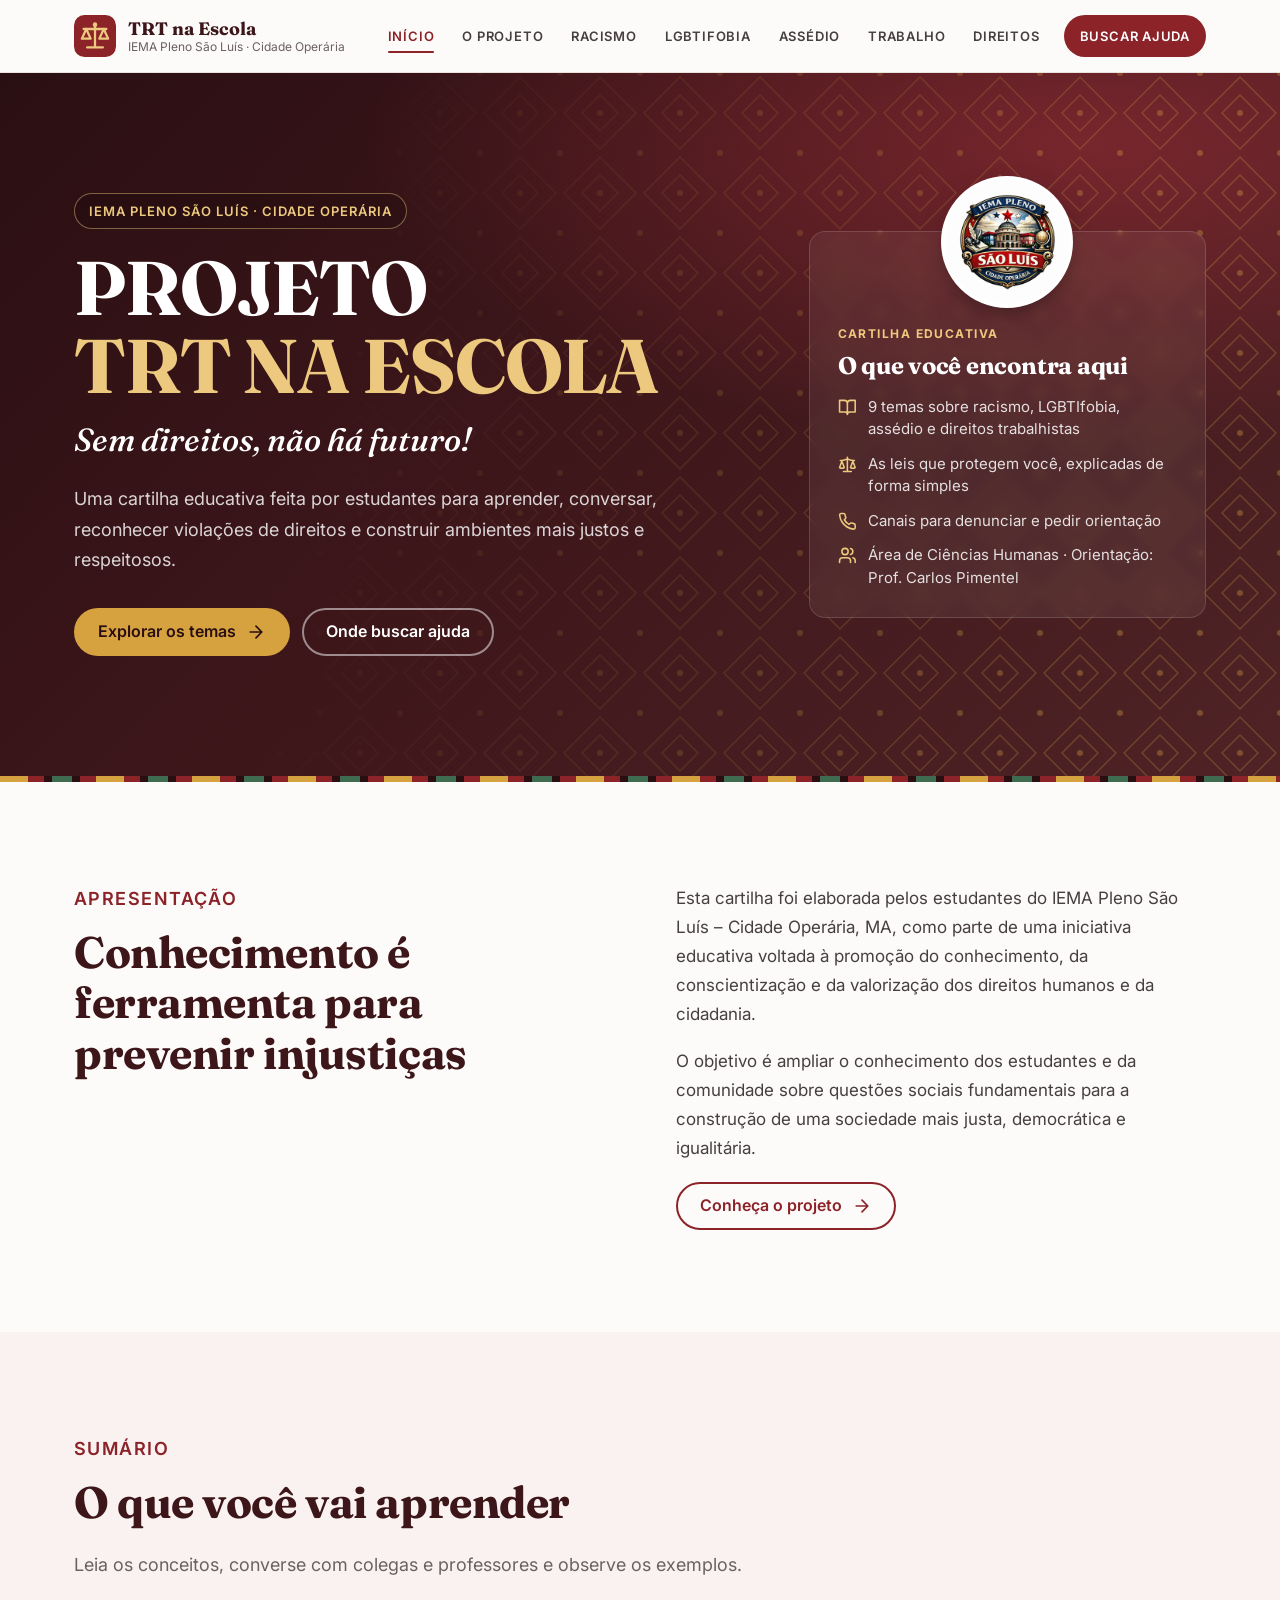
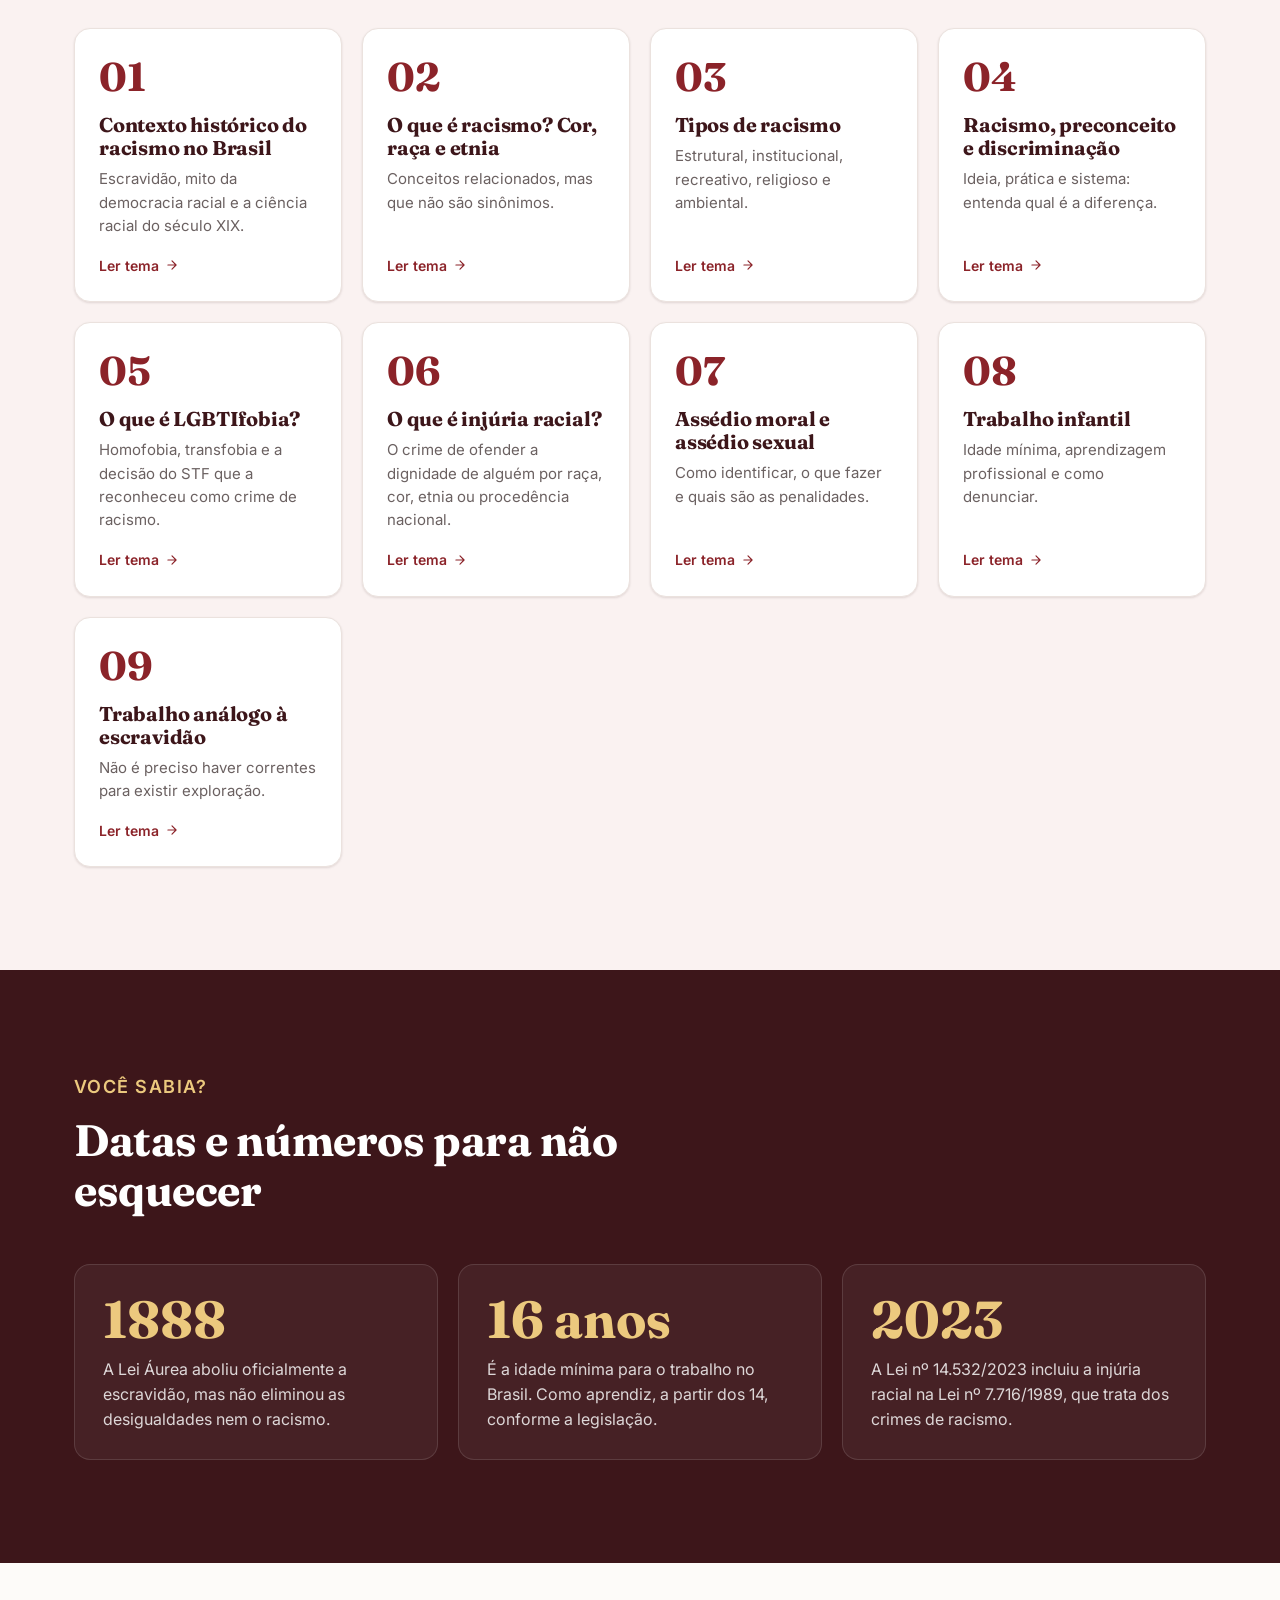
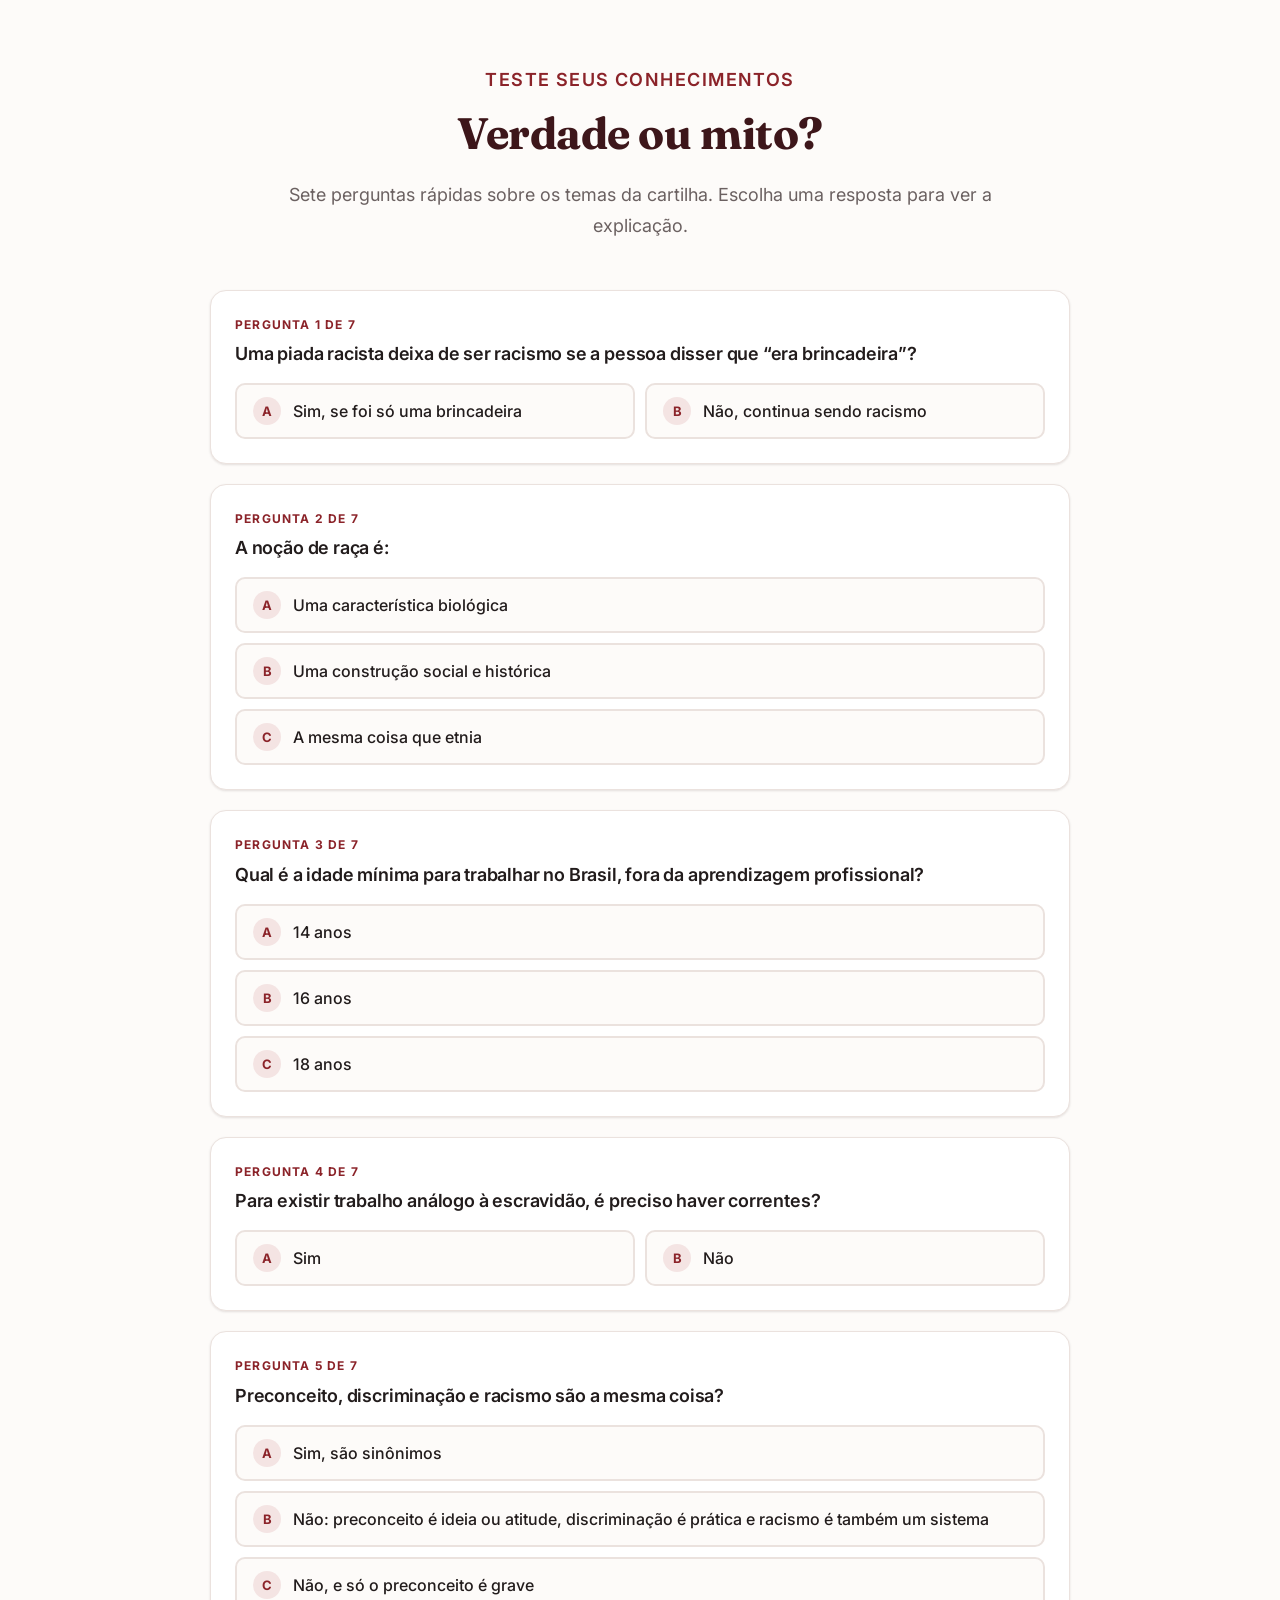
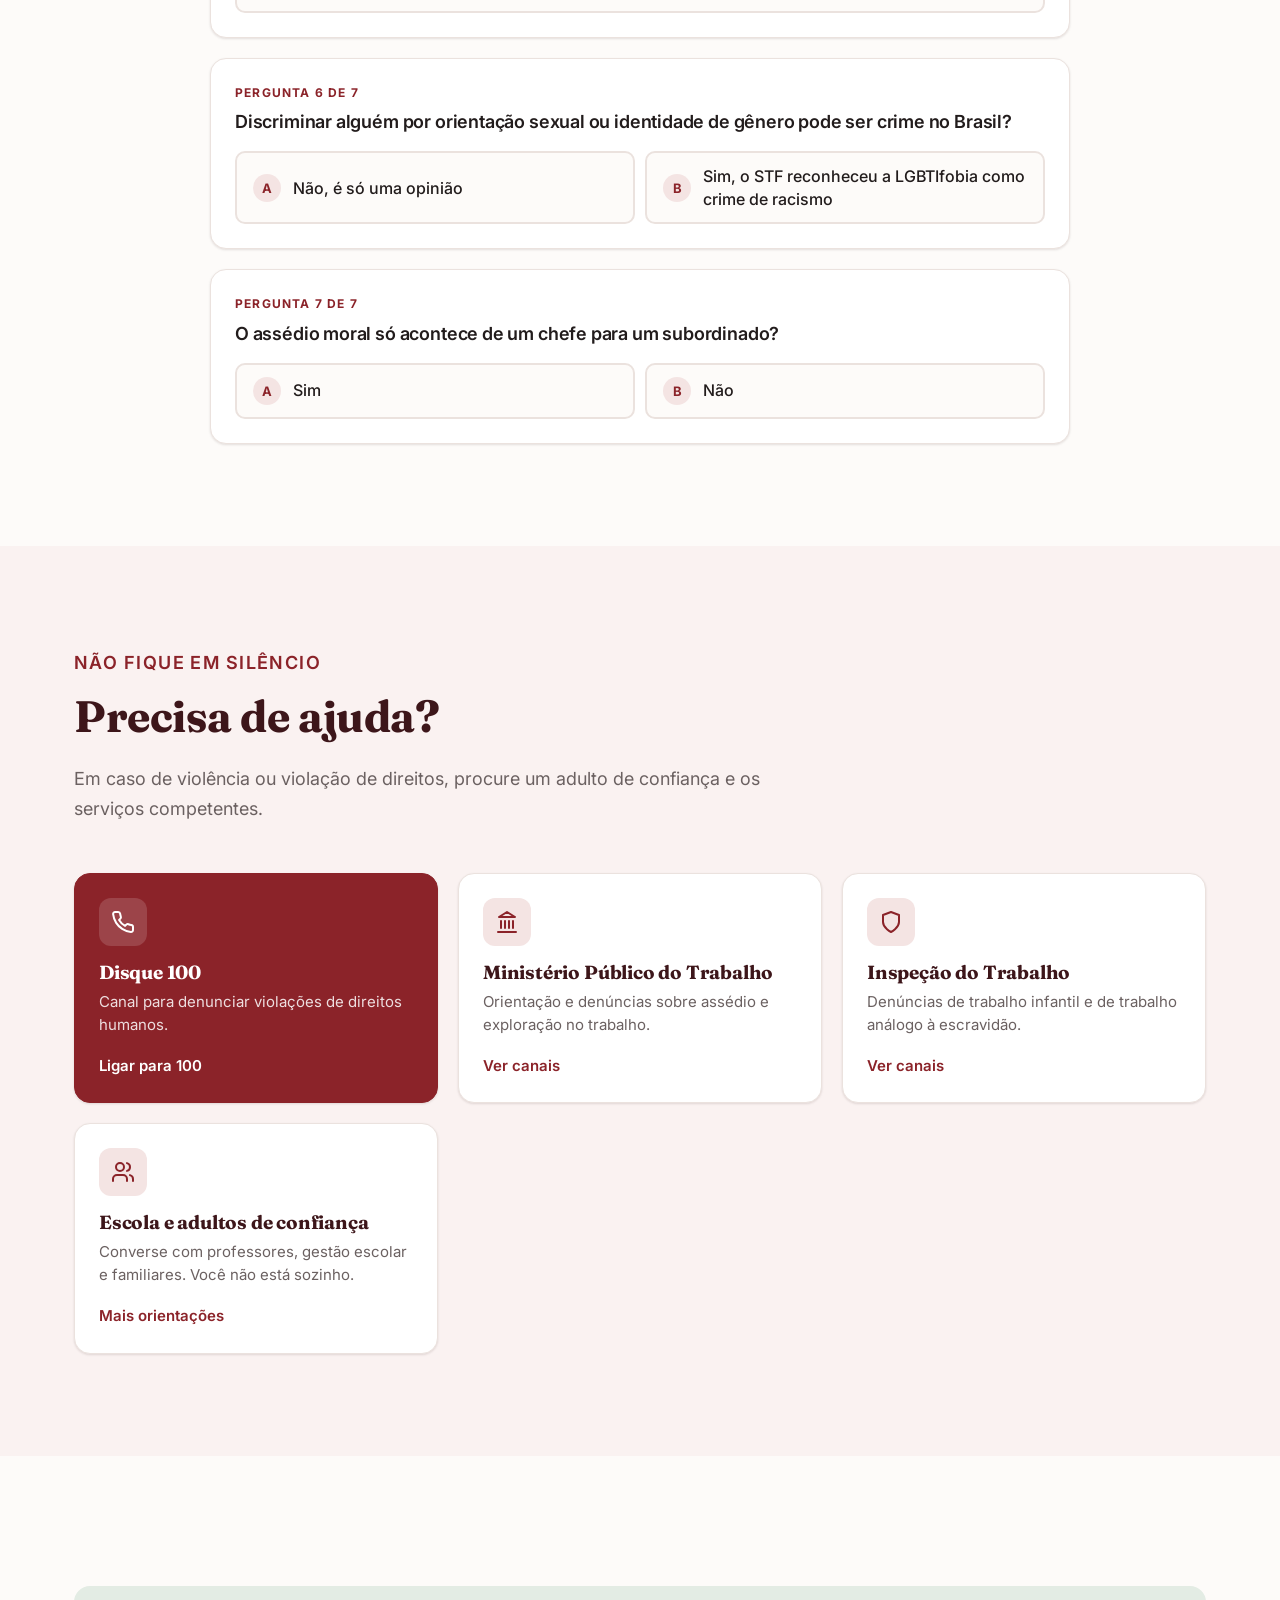
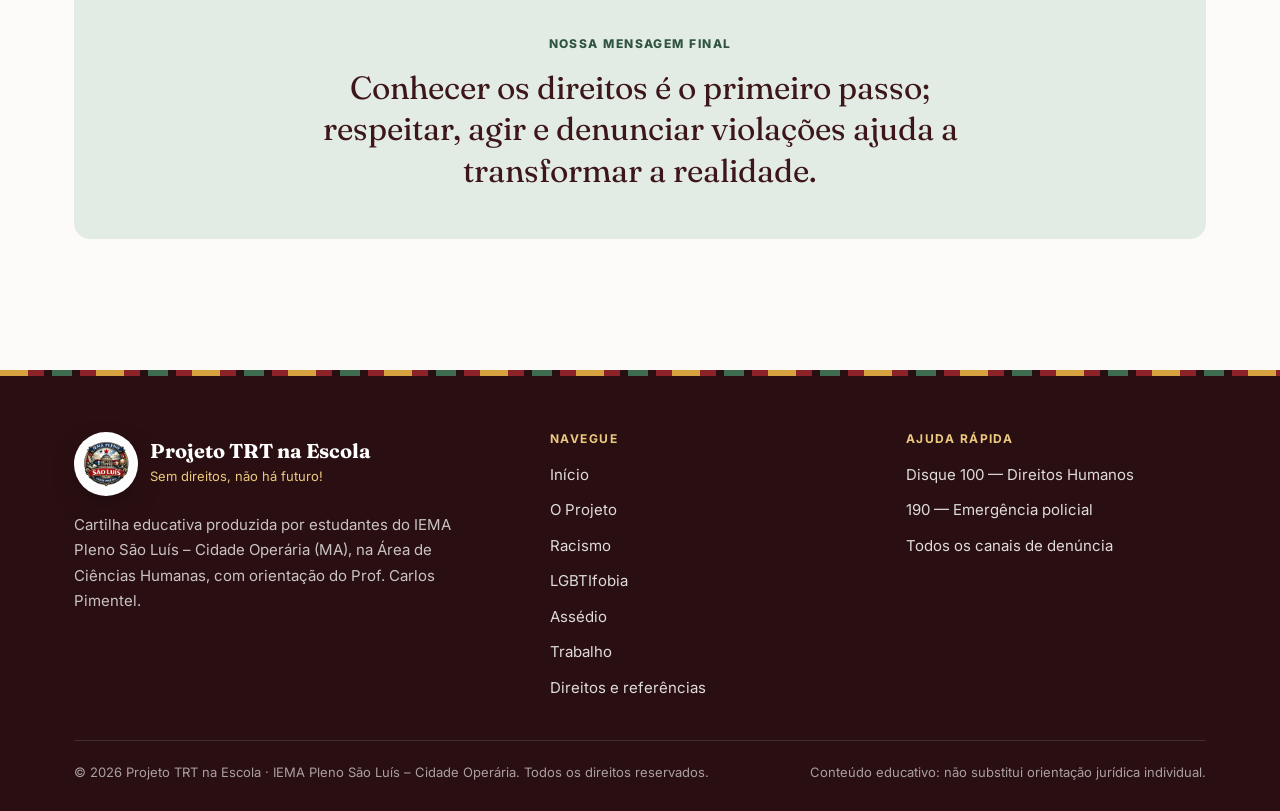
==== commit 1b06aacc: "Atualiza o site com a nova versão da cartilha - Nova página LGBTIfobia (tema 5: homofobia e transfob" ====
--- a/index.html
+++ b/index.html
@@ -38,6 +38,7 @@
           <li><a href="index.html" aria-current="page">Início</a></li>
           <li><a href="projeto.html">O Projeto</a></li>
           <li><a href="racismo.html">Racismo</a></li>
+          <li><a href="lgbtifobia.html">LGBTIfobia</a></li>
           <li><a href="assedio.html">Assédio</a></li>
           <li><a href="trabalho.html">Trabalho</a></li>
           <li><a href="direitos.html">Direitos</a></li>
@@ -72,7 +73,7 @@
           <ul>
             <li>
               <svg class="icon" viewBox="0 0 24 24" aria-hidden="true"><path d="M2 3h6a4 4 0 0 1 4 4v14a3 3 0 0 0-3-3H2zM22 3h-6a4 4 0 0 0-4 4v14a3 3 0 0 1 3-3h7z"/></svg>
-              8 temas sobre racismo, assédio e direitos trabalhistas
+              9 temas sobre racismo, LGBTIfobia, assédio e direitos trabalhistas
             </li>
             <li>
               <svg class="icon" viewBox="0 0 24 24" aria-hidden="true"><path d="m16 16 3-8 3 8c-.87.65-1.92 1-3 1s-2.13-.35-3-1ZM2 16l3-8 3 8c-.87.65-1.92 1-3 1s-2.13-.35-3-1ZM7 21h10M12 3v18M3 7h2c2 0 5-1 7-2 2 1 5 2 7 2h2"/></svg>
@@ -144,26 +145,32 @@
             <p>Ideia, prática e sistema: entenda qual é a diferença.</p>
             <span class="topic-link">Ler tema <svg class="icon" viewBox="0 0 24 24" aria-hidden="true"><path d="M5 12h14M12 5l7 7-7 7"/></svg></span>
           </a>
+          <a class="topic-card reveal" href="lgbtifobia.html">
+            <span class="topic-num">05</span>
+            <h3>O que é LGBTIfobia?</h3>
+            <p>Homofobia, transfobia e a decisão do STF que a reconheceu como crime de racismo.</p>
+            <span class="topic-link">Ler tema <svg class="icon" viewBox="0 0 24 24" aria-hidden="true"><path d="M5 12h14M12 5l7 7-7 7"/></svg></span>
+          </a>
           <a class="topic-card reveal" href="racismo.html#injuria">
-            <span class="topic-num">05</span>
+            <span class="topic-num">06</span>
             <h3>O que é injúria racial?</h3>
             <p>O crime de ofender a dignidade de alguém por raça, cor, etnia ou procedência nacional.</p>
             <span class="topic-link">Ler tema <svg class="icon" viewBox="0 0 24 24" aria-hidden="true"><path d="M5 12h14M12 5l7 7-7 7"/></svg></span>
           </a>
           <a class="topic-card reveal" href="assedio.html">
-            <span class="topic-num">06</span>
+            <span class="topic-num">07</span>
             <h3>Assédio moral e assédio sexual</h3>
             <p>Como identificar, o que fazer e quais são as penalidades.</p>
             <span class="topic-link">Ler tema <svg class="icon" viewBox="0 0 24 24" aria-hidden="true"><path d="M5 12h14M12 5l7 7-7 7"/></svg></span>
           </a>
           <a class="topic-card reveal" href="trabalho.html#infantil">
-            <span class="topic-num">07</span>
+            <span class="topic-num">08</span>
             <h3>Trabalho infantil</h3>
             <p>Idade mínima, aprendizagem profissional e como denunciar.</p>
             <span class="topic-link">Ler tema <svg class="icon" viewBox="0 0 24 24" aria-hidden="true"><path d="M5 12h14M12 5l7 7-7 7"/></svg></span>
           </a>
           <a class="topic-card reveal" href="trabalho.html#escravidao">
-            <span class="topic-num">08</span>
+            <span class="topic-num">09</span>
             <h3>Trabalho análogo à escravidão</h3>
             <p>Não é preciso haver correntes para existir exploração.</p>
             <span class="topic-link">Ler tema <svg class="icon" viewBox="0 0 24 24" aria-hidden="true"><path d="M5 12h14M12 5l7 7-7 7"/></svg></span>
@@ -202,7 +209,7 @@
         <div class="section-head center reveal">
           <p class="eyebrow">Teste seus conhecimentos</p>
           <h2 id="quiz-title">Verdade ou mito?</h2>
-          <p>Seis perguntas rápidas sobre os temas da cartilha. Escolha uma resposta para ver a explicação.</p>
+          <p>Sete perguntas rápidas sobre os temas da cartilha. Escolha uma resposta para ver a explicação.</p>
         </div>
         <div id="quiz" class="quiz">
           <noscript><p>Ative o JavaScript do navegador para responder ao teste.</p></noscript>
@@ -280,6 +287,7 @@
             <li><a href="index.html">Início</a></li>
             <li><a href="projeto.html">O Projeto</a></li>
             <li><a href="racismo.html">Racismo</a></li>
+            <li><a href="lgbtifobia.html">LGBTIfobia</a></li>
             <li><a href="assedio.html">Assédio</a></li>
             <li><a href="trabalho.html">Trabalho</a></li>
             <li><a href="direitos.html">Direitos e referências</a></li>
--- a/assets/css/style.css
+++ b/assets/css/style.css
@@ -134,6 +134,12 @@
     var(--red-700) 80px 96px);
 }
 
+.kente--pride {
+  background: linear-gradient(90deg,
+    #e40303 0 16.66%, #ff8c00 16.66% 33.33%, #ffed00 33.33% 50%,
+    #008026 50% 66.66%, #24408e 66.66% 83.33%, #732982 83.33% 100%);
+}
+
 /* ---------- Header ---------- */
 .site-header {
   position: sticky;
@@ -234,7 +240,7 @@
 .nav-toggle[aria-expanded="true"] .icon-open { display: none; }
 .nav-toggle[aria-expanded="true"] .icon-close { display: block; }
 
-@media (max-width: 1139px) {
+@media (max-width: 1239px) {
   .nav-toggle { display: inline-flex; }
   .site-nav {
     position: absolute;
@@ -748,6 +754,7 @@
 }
 @media (max-width: 1023px) {
   .toc ol {
+    position: relative; /* referência para o offsetLeft usado no main.js */
     display: flex;
     gap: 8px;
     overflow-x: auto;
@@ -803,7 +810,10 @@
 
 /* Cartões de definição (cor, raça, etnia) */
 .def-grid { display: grid; gap: 16px; margin: 28px 0; }
-@media (min-width: 720px) { .def-grid { grid-template-columns: repeat(3, 1fr); } }
+@media (min-width: 720px) {
+  .def-grid { grid-template-columns: repeat(3, 1fr); }
+  .def-grid--2 { grid-template-columns: repeat(2, 1fr); }
+}
 .def-card {
   padding: 22px;
   border-radius: var(--radius-sm);
@@ -1068,6 +1078,7 @@
 .credits dt { font-weight: 600; color: var(--ink); }
 .credits dd { margin: 0; color: var(--ink-soft); }
 .credits .pending { color: var(--muted); font-style: italic; }
+.credits .team { margin: 0; padding: 0; list-style: none; }
 
 /* Como usar */
 .howto { display: grid; gap: 16px; margin: 24px 0; padding: 0; list-style: none; }
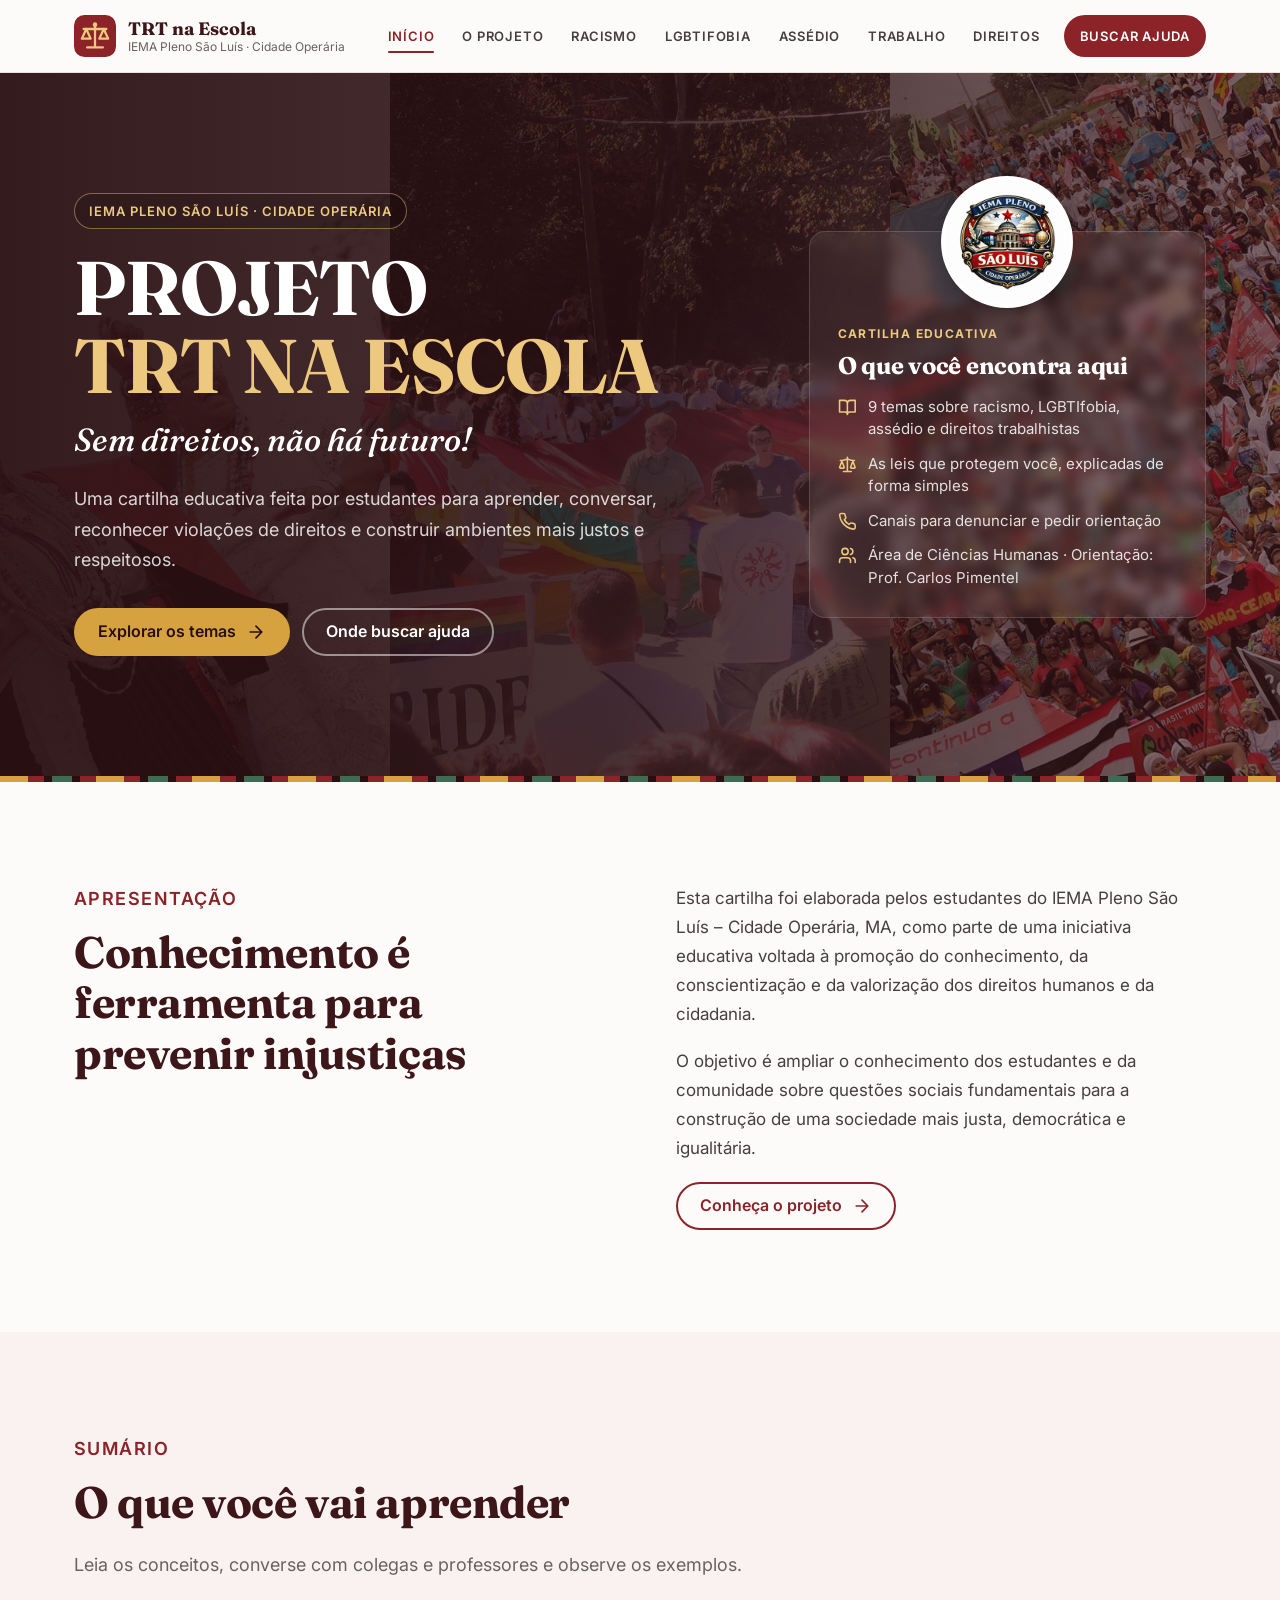
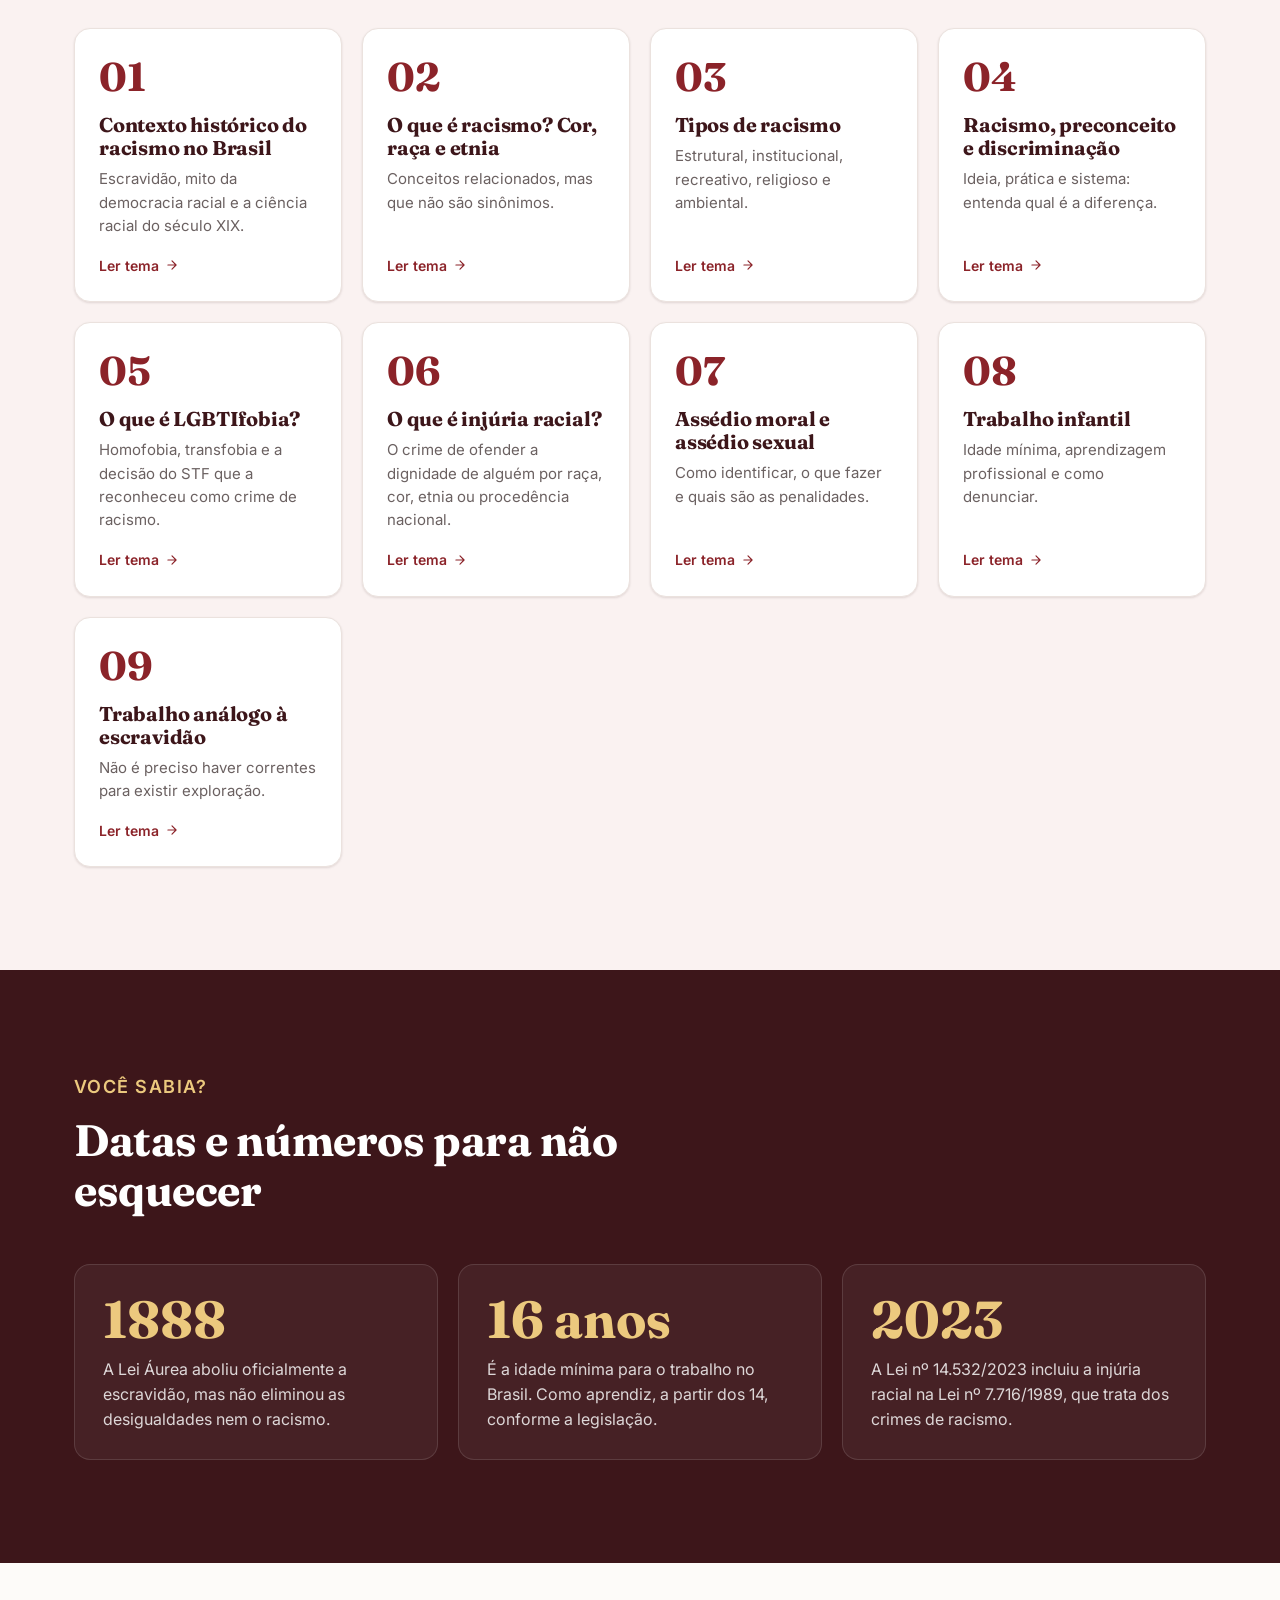
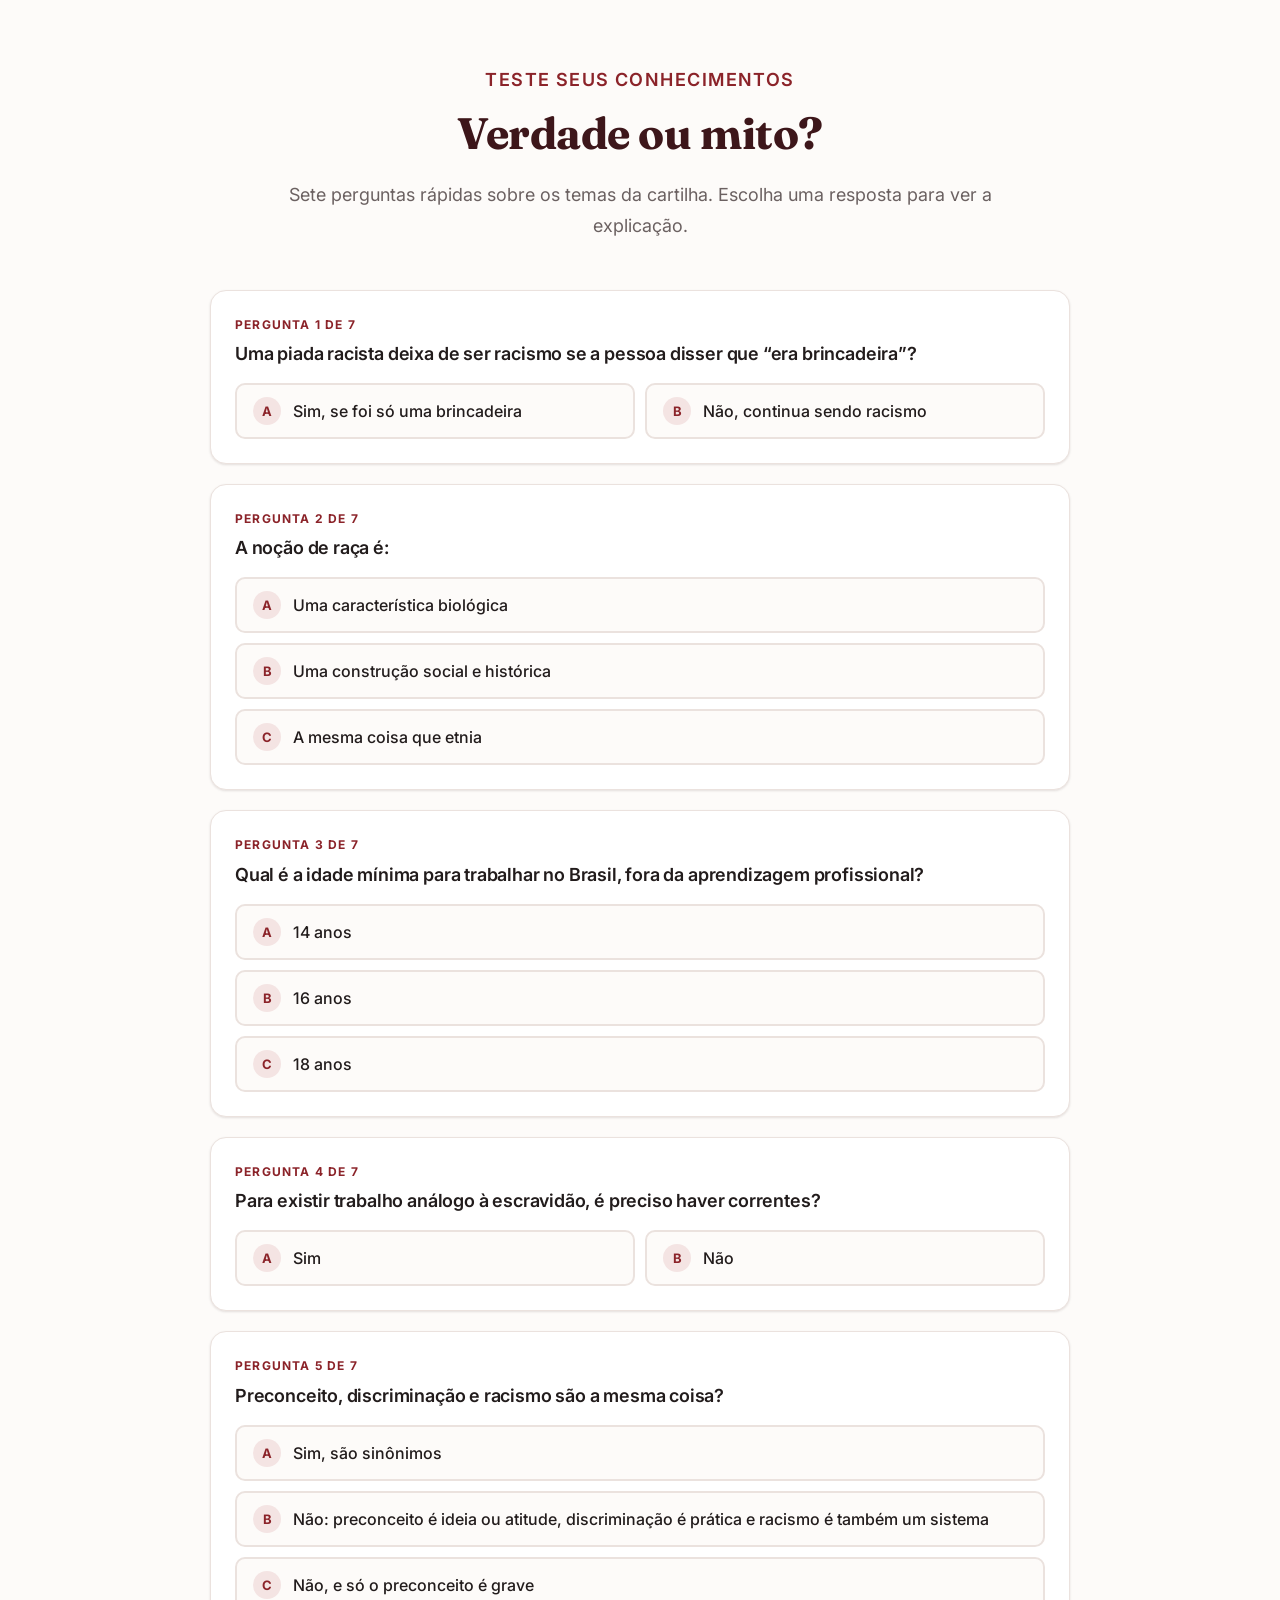
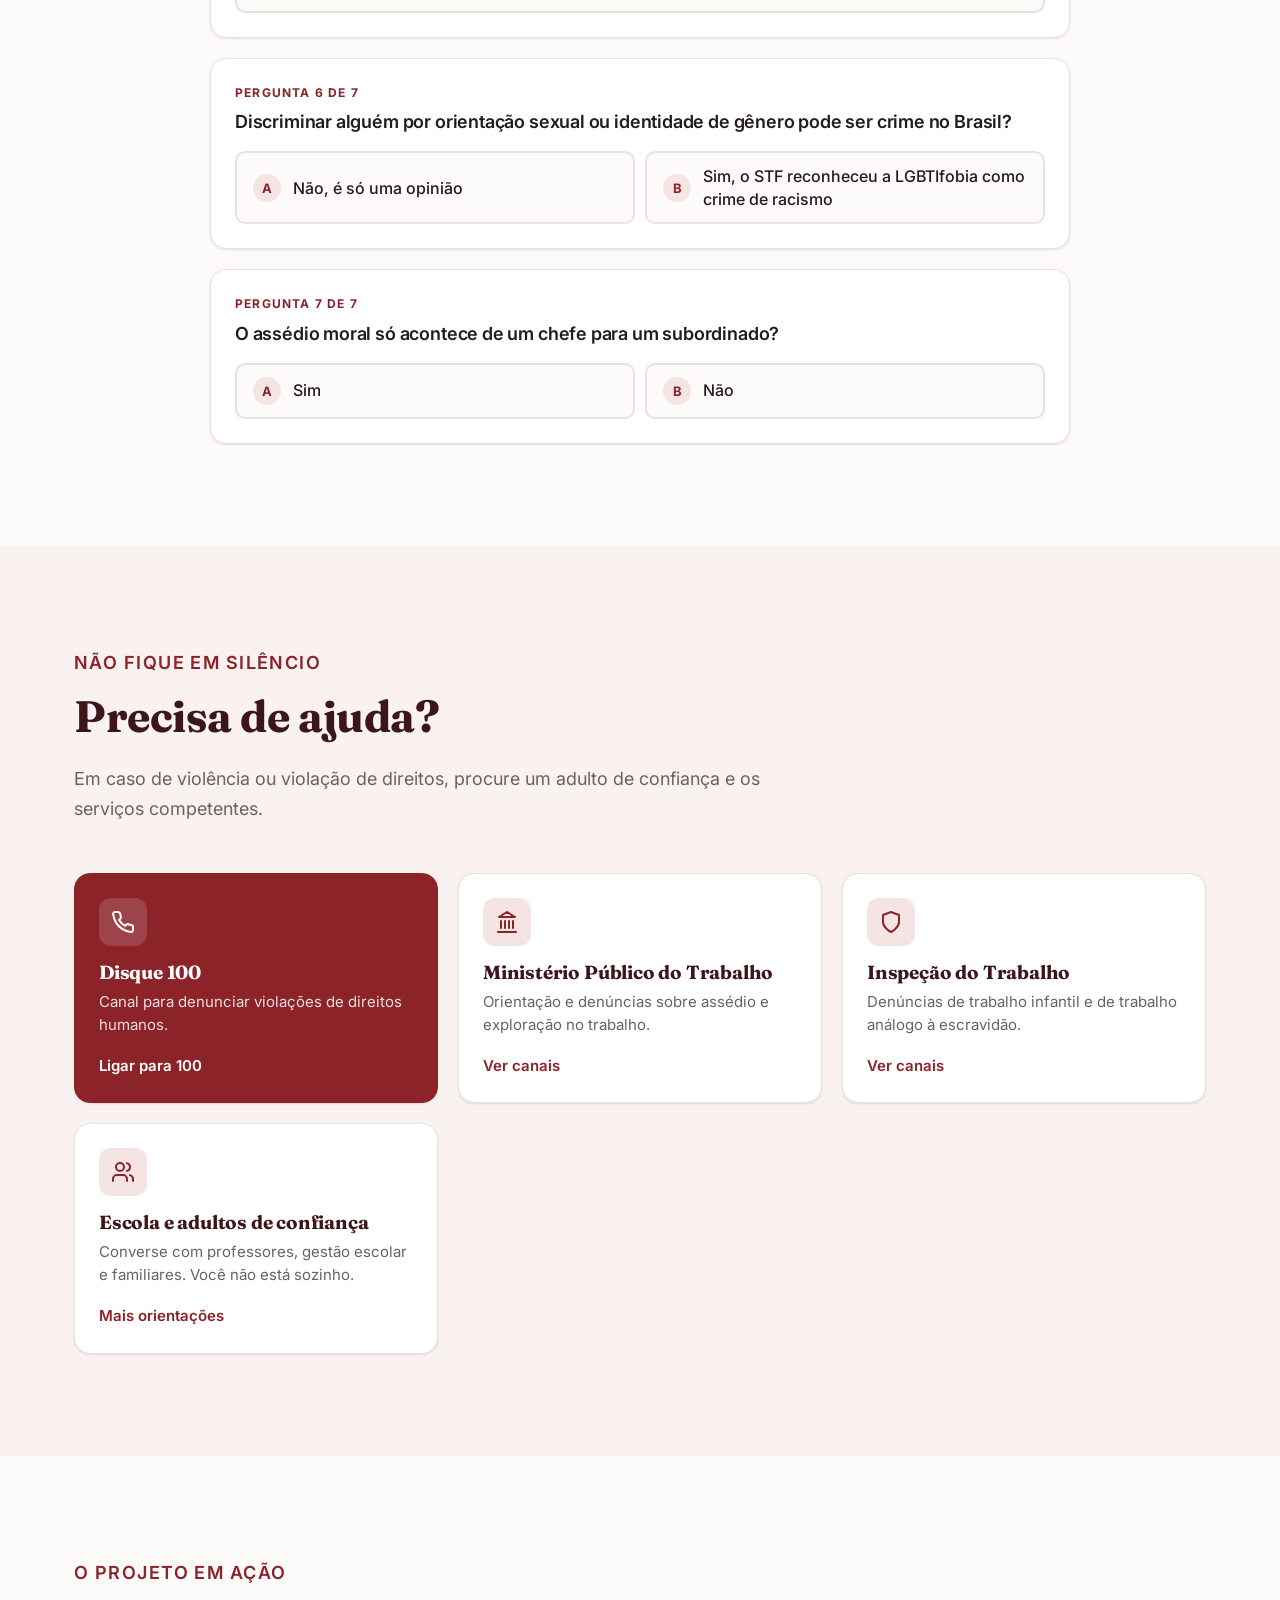
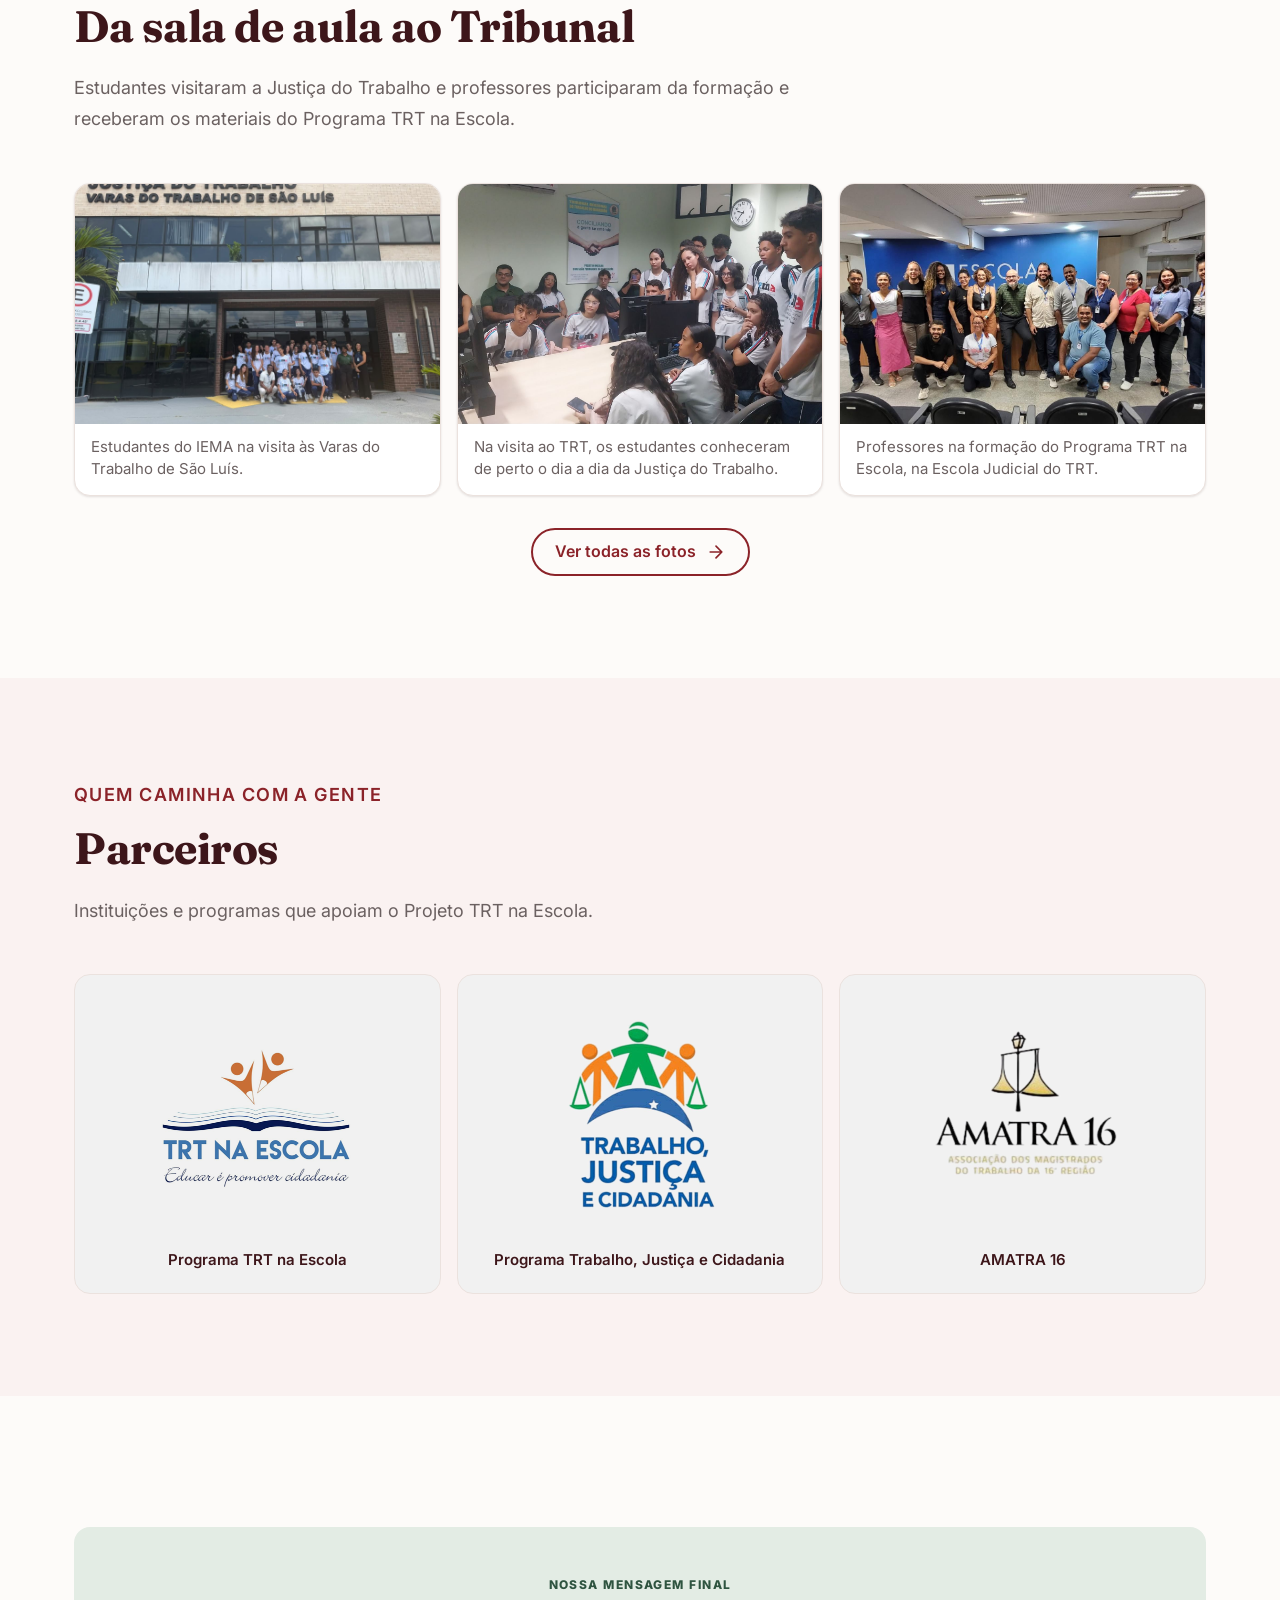
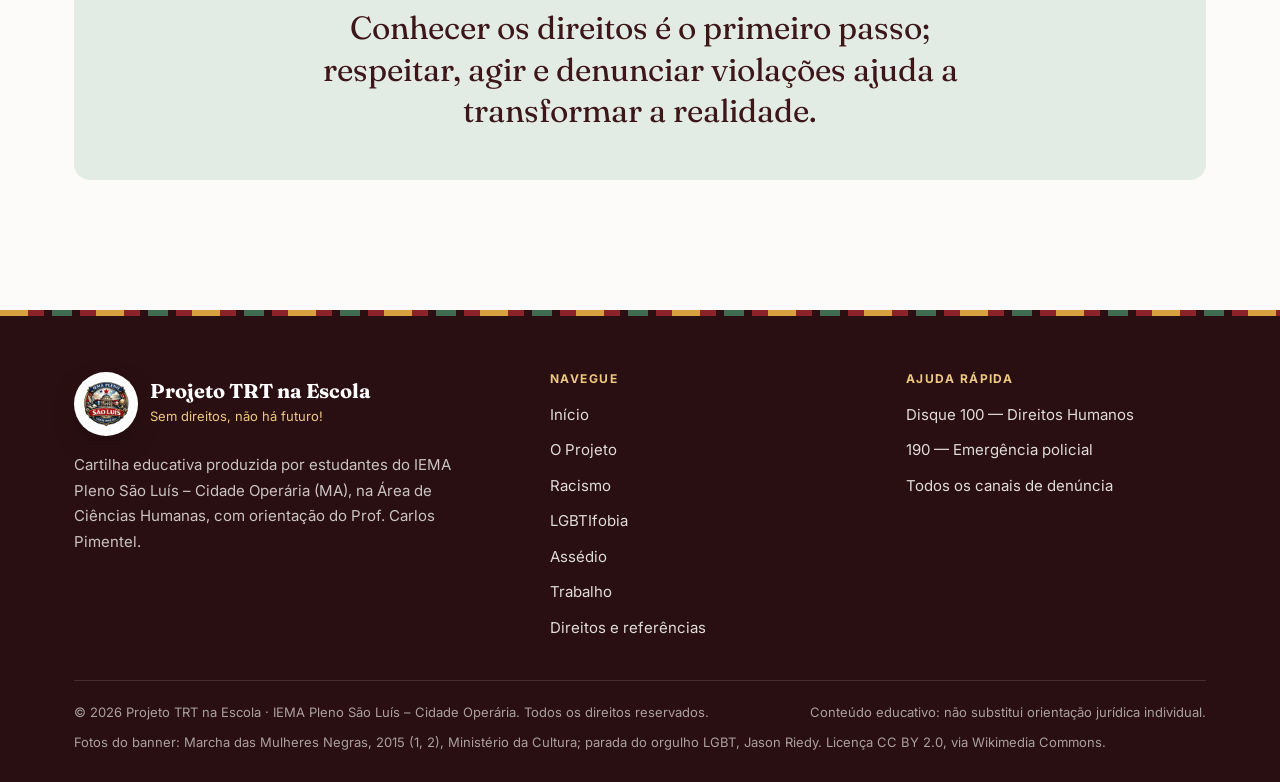
==== commit 55560dec: "Adiciona parceiros, fotos do projeto, Lei da Aprendizagem e novos canais de ajuda - Banner da página" ====
--- a/index.html
+++ b/index.html
@@ -50,7 +50,7 @@
 
   <main id="conteudo">
     <!-- Banner principal -->
-    <section class="hero" aria-labelledby="hero-title">
+    <section class="hero hero--banner" aria-labelledby="hero-title">
       <div class="container hero-inner">
         <div>
           <p class="eyebrow">IEMA Pleno São Luís · Cidade Operária</p>
@@ -259,6 +259,57 @@
       </div>
     </section>
 
+    <!-- O projeto em ação -->
+    <section class="section" aria-labelledby="galeria-title">
+      <div class="container">
+        <div class="section-head reveal">
+          <p class="eyebrow">O projeto em ação</p>
+          <h2 id="galeria-title">Da sala de aula ao Tribunal</h2>
+          <p>Estudantes visitaram a Justiça do Trabalho e professores participaram da formação e receberam os materiais do Programa TRT na Escola.</p>
+        </div>
+        <div class="gallery">
+          <figure>
+            <img class="pos-bottom" src="assets/img/fotos/visita-trt-fachada.jpg" alt="Grupo de estudantes do IEMA em frente ao prédio da Justiça do Trabalho, Varas do Trabalho de São Luís" width="1600" height="1200" loading="lazy">
+            <figcaption>Estudantes do IEMA na visita às Varas do Trabalho de São Luís.</figcaption>
+          </figure>
+          <figure>
+            <img src="assets/img/fotos/visita-trt-sala.jpg" alt="Estudantes do IEMA reunidos numa sala do Tribunal Regional do Trabalho, observando uma explicação" width="1600" height="900" loading="lazy">
+            <figcaption>Na visita ao TRT, os estudantes conheceram de perto o dia a dia da Justiça do Trabalho.</figcaption>
+          </figure>
+          <figure>
+            <img src="assets/img/fotos/formacao-escola-judicial-1.jpg" alt="Professores e equipe do TRT reunidos em frente ao painel da Escola Judicial" width="1280" height="721" loading="lazy">
+            <figcaption>Professores na formação do Programa TRT na Escola, na Escola Judicial do TRT.</figcaption>
+          </figure>
+        </div>
+        <p class="section-more"><a class="btn btn-outline" href="projeto.html#galeria">Ver todas as fotos <svg class="icon" viewBox="0 0 24 24" aria-hidden="true"><path d="M5 12h14M12 5l7 7-7 7"/></svg></a></p>
+      </div>
+    </section>
+
+    <!-- Parceiros -->
+    <section class="section section--tint" aria-labelledby="parceiros-title">
+      <div class="container">
+        <div class="section-head reveal">
+          <p class="eyebrow">Quem caminha com a gente</p>
+          <h2 id="parceiros-title">Parceiros</h2>
+          <p>Instituições e programas que apoiam o Projeto TRT na Escola.</p>
+        </div>
+        <div class="partner-grid">
+          <figure class="partner">
+            <img class="on-white" src="assets/img/parceiros/trt-na-escola.png" alt="Logo do Programa TRT na Escola: Educar é promover cidadania" width="400" height="443" loading="lazy">
+            <figcaption>Programa TRT na Escola</figcaption>
+          </figure>
+          <figure class="partner">
+            <img src="assets/img/parceiros/trabalho-justica-cidadania.png" alt="Logo do Programa Trabalho, Justiça e Cidadania" width="400" height="443" loading="lazy">
+            <figcaption>Programa Trabalho, Justiça e Cidadania</figcaption>
+          </figure>
+          <figure class="partner">
+            <img src="assets/img/parceiros/amatra16.png" alt="Logo da AMATRA 16, Associação dos Magistrados do Trabalho da 16ª Região" width="400" height="443" loading="lazy">
+            <figcaption>AMATRA 16</figcaption>
+          </figure>
+        </div>
+      </div>
+    </section>
+
     <!-- Mensagem final -->
     <section class="section" aria-label="Mensagem final">
       <div class="container">
@@ -305,6 +356,7 @@
       <div class="footer-bottom">
         <p>© <span data-year>2026</span> Projeto TRT na Escola · IEMA Pleno São Luís – Cidade Operária. Todos os direitos reservados.</p>
         <p>Conteúdo educativo: não substitui orientação jurídica individual.</p>
+        <p class="photo-credits">Fotos do banner: Marcha das Mulheres Negras, 2015 (<a href="https://commons.wikimedia.org/wiki/File:Marcha_das_Mulheres_Negras_(22707238767).jpg" target="_blank" rel="noopener">1</a>, <a href="https://commons.wikimedia.org/wiki/File:Marcha_das_Mulheres_Negras_(23137414611).jpg" target="_blank" rel="noopener">2</a>), Ministério da Cultura; <a href="https://commons.wikimedia.org/wiki/File:Atlanta_Pride_2009_parade_-_large_rainbow_flag_with_crowd.jpg" target="_blank" rel="noopener">parada do orgulho LGBT</a>, Jason Riedy. Licença CC BY 2.0, via Wikimedia Commons.</p>
       </div>
     </div>
   </footer>
--- a/assets/css/style.css
+++ b/assets/css/style.css
@@ -316,6 +316,21 @@
   mask-image: linear-gradient(100deg, transparent 25%, #000 85%);
 }
 
+/* Banner da página inicial: fotos dos temas sob uma camada vinho */
+.hero--banner {
+  background:
+    linear-gradient(90deg, rgba(42, 15, 18, .95) 0%, rgba(42, 15, 18, .86) 48%, rgba(61, 22, 26, .6) 100%),
+    url("../img/banner-temas.jpg") center / cover no-repeat;
+}
+.hero--banner::before { display: none; }
+@media (max-width: 959px) {
+  .hero--banner {
+    background:
+      linear-gradient(rgba(42, 15, 18, .9), rgba(42, 15, 18, .9)),
+      url("../img/banner-temas.jpg") center / cover no-repeat;
+  }
+}
+
 .hero-inner {
   display: grid;
   gap: 40px;
@@ -711,7 +726,8 @@
 .help-card .help-action .icon { width: 1em; height: 1em; }
 .help-card--urgent { background: var(--red-700); border-color: var(--red-700); color: #fff; }
 .help-card--urgent h3, .help-card--urgent .help-action { color: #fff; }
-.help-card--urgent p { color: rgba(255, 255, 255, .85); }
+.help-card--urgent p, .prose .help-card--urgent p { color: rgba(255, 255, 255, .85); }
+.prose .help-card h3 { margin-top: 0; }
 .help-card--urgent .help-icon { background: rgba(255, 255, 255, .15); color: #fff; }
 
 /* ---------- Layout de conteúdo com sumário lateral ---------- */
@@ -1079,6 +1095,7 @@
 .credits dd { margin: 0; color: var(--ink-soft); }
 .credits .pending { color: var(--muted); font-style: italic; }
 .credits .team { margin: 0; padding: 0; list-style: none; }
+.credits .course { color: var(--muted); font-size: .9375rem; }
 
 /* Como usar */
 .howto { display: grid; gap: 16px; margin: 24px 0; padding: 0; list-style: none; }
@@ -1247,6 +1264,54 @@
 }
 
 /* ---------- Impressão ---------- */
+/* ---------- Galeria de fotos ---------- */
+.gallery {
+  display: grid;
+  gap: 16px;
+  grid-template-columns: repeat(auto-fill, minmax(min(100%, 280px), 1fr));
+  margin: 24px 0 0;
+}
+.gallery figure {
+  margin: 0;
+  overflow: hidden;
+  background: var(--surface);
+  border: 1px solid var(--line);
+  border-radius: var(--radius);
+  box-shadow: var(--shadow-sm);
+}
+.gallery img { width: 100%; height: 240px; object-fit: cover; }
+.gallery img.pos-bottom { object-position: center 85%; }
+.gallery img.pos-top { object-position: center 20%; }
+.gallery figcaption { padding: 12px 16px 14px; font-size: .9375rem; line-height: 1.5; color: var(--muted); }
+.section-more { margin: 32px 0 0; text-align: center; }
+
+/* ---------- Parceiros ---------- */
+.partner-grid {
+  display: grid;
+  gap: 16px;
+  grid-template-columns: repeat(auto-fit, minmax(min(100%, 220px), 1fr));
+  margin: 24px 0 0;
+}
+.partner {
+  display: flex;
+  flex-direction: column;
+  align-items: center;
+  gap: 12px;
+  margin: 0;
+  padding: 20px;
+  background: #f1f1f1;
+  border: 1px solid var(--line);
+  border-radius: var(--radius);
+  text-align: center;
+}
+/* As logos vêm com fundo cinza #f1f1f1 (a do TRT na Escola, branco, igualado pelo multiply) */
+.partner img { width: 100%; max-width: 200px; height: 240px; object-fit: contain; }
+.partner img.on-white { mix-blend-mode: multiply; }
+.partner figcaption { font-size: .9375rem; font-weight: 600; color: var(--wine-900); }
+
+.photo-credits { font-size: .8125rem; }
+.photo-credits a { color: inherit; }
+
 @media print {
   .site-header, .site-footer, .to-top, .toc, .page-nav, .hero-actions, .kente { display: none !important; }
   .hero, .page-hero { background: none; color: #000; }
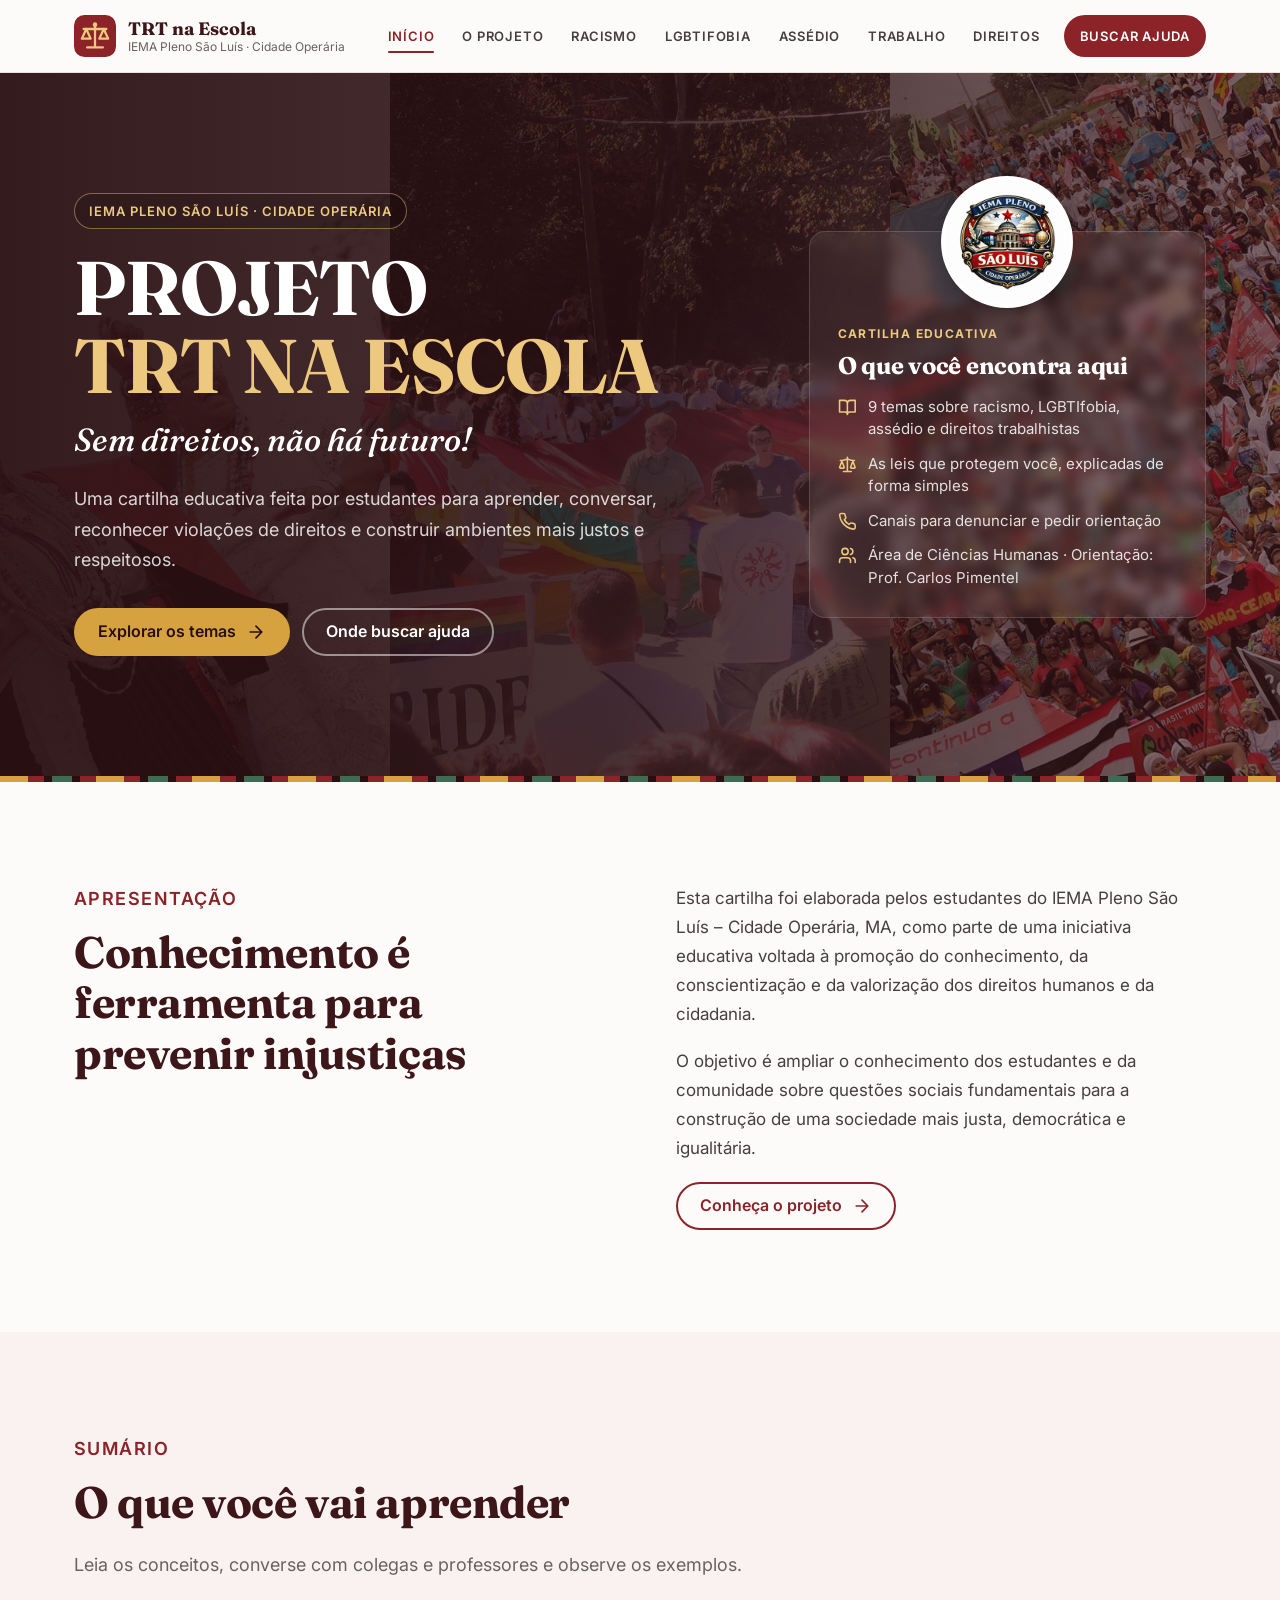
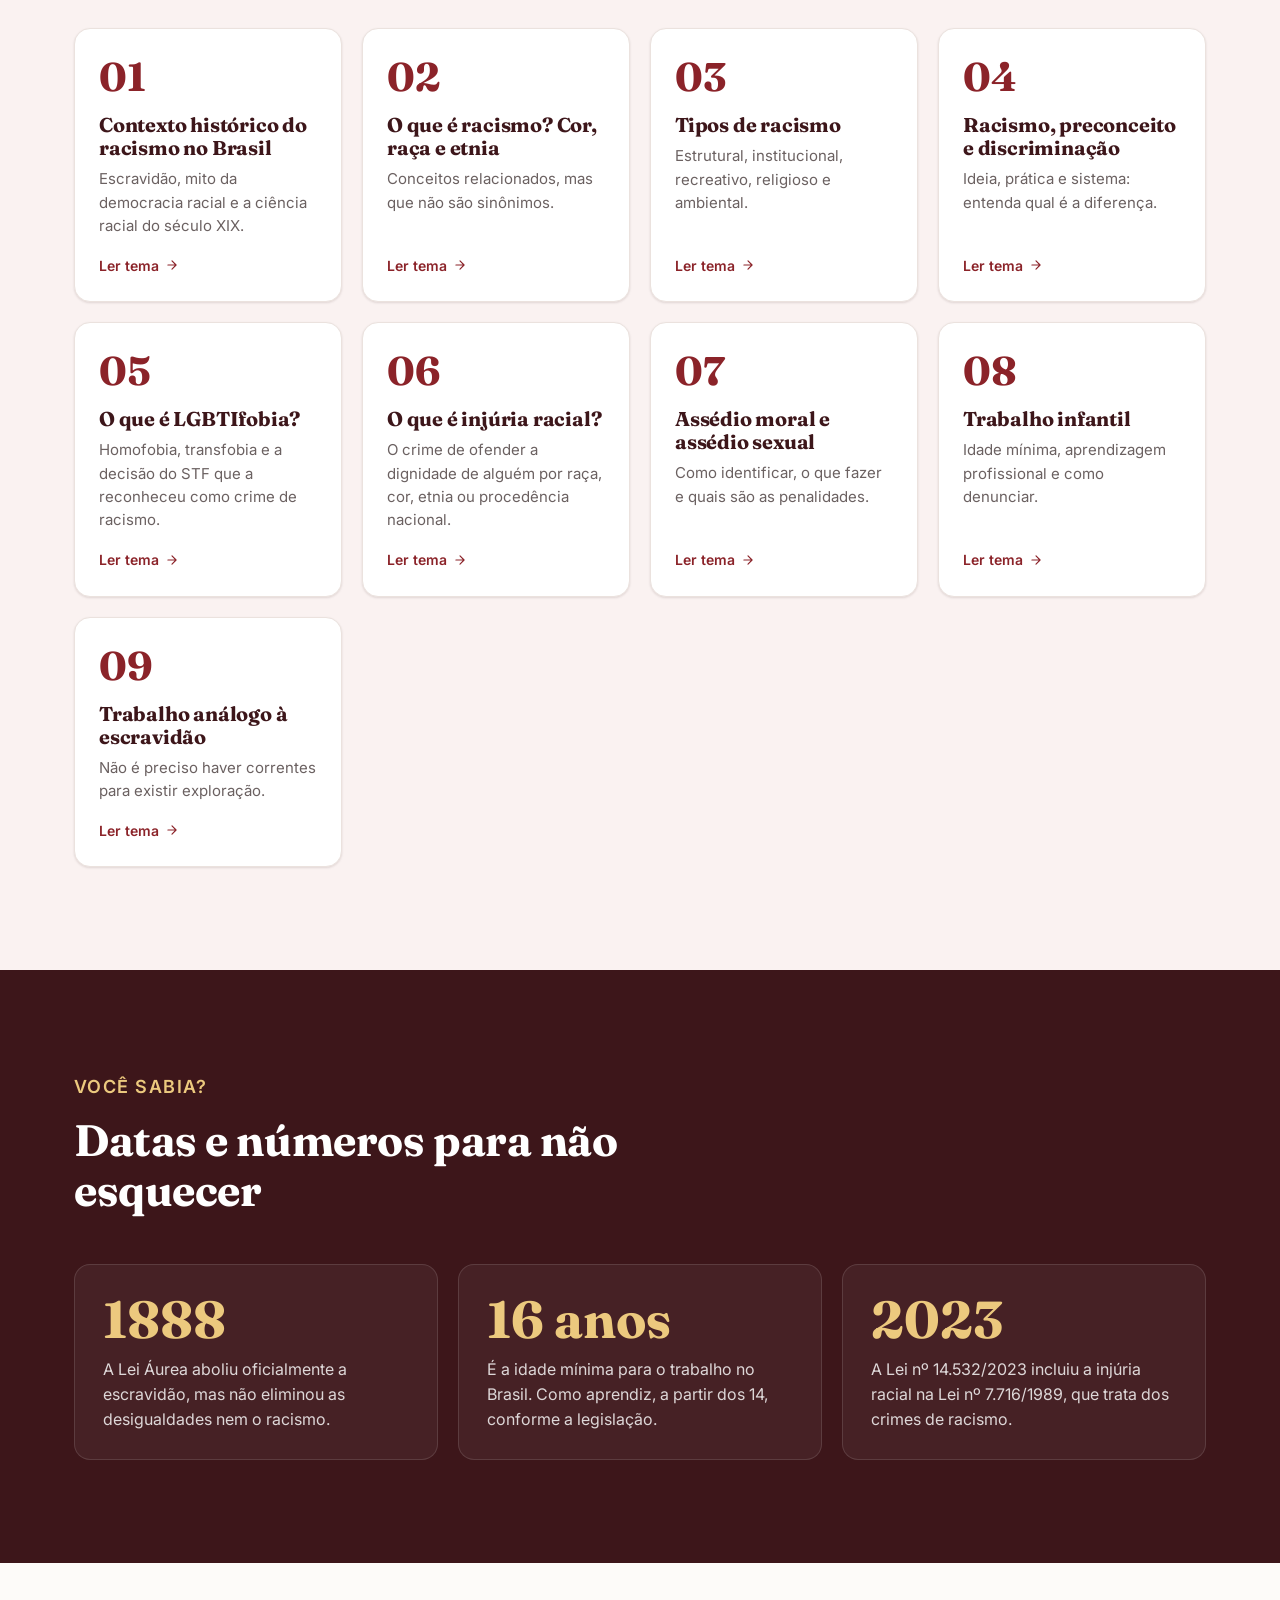
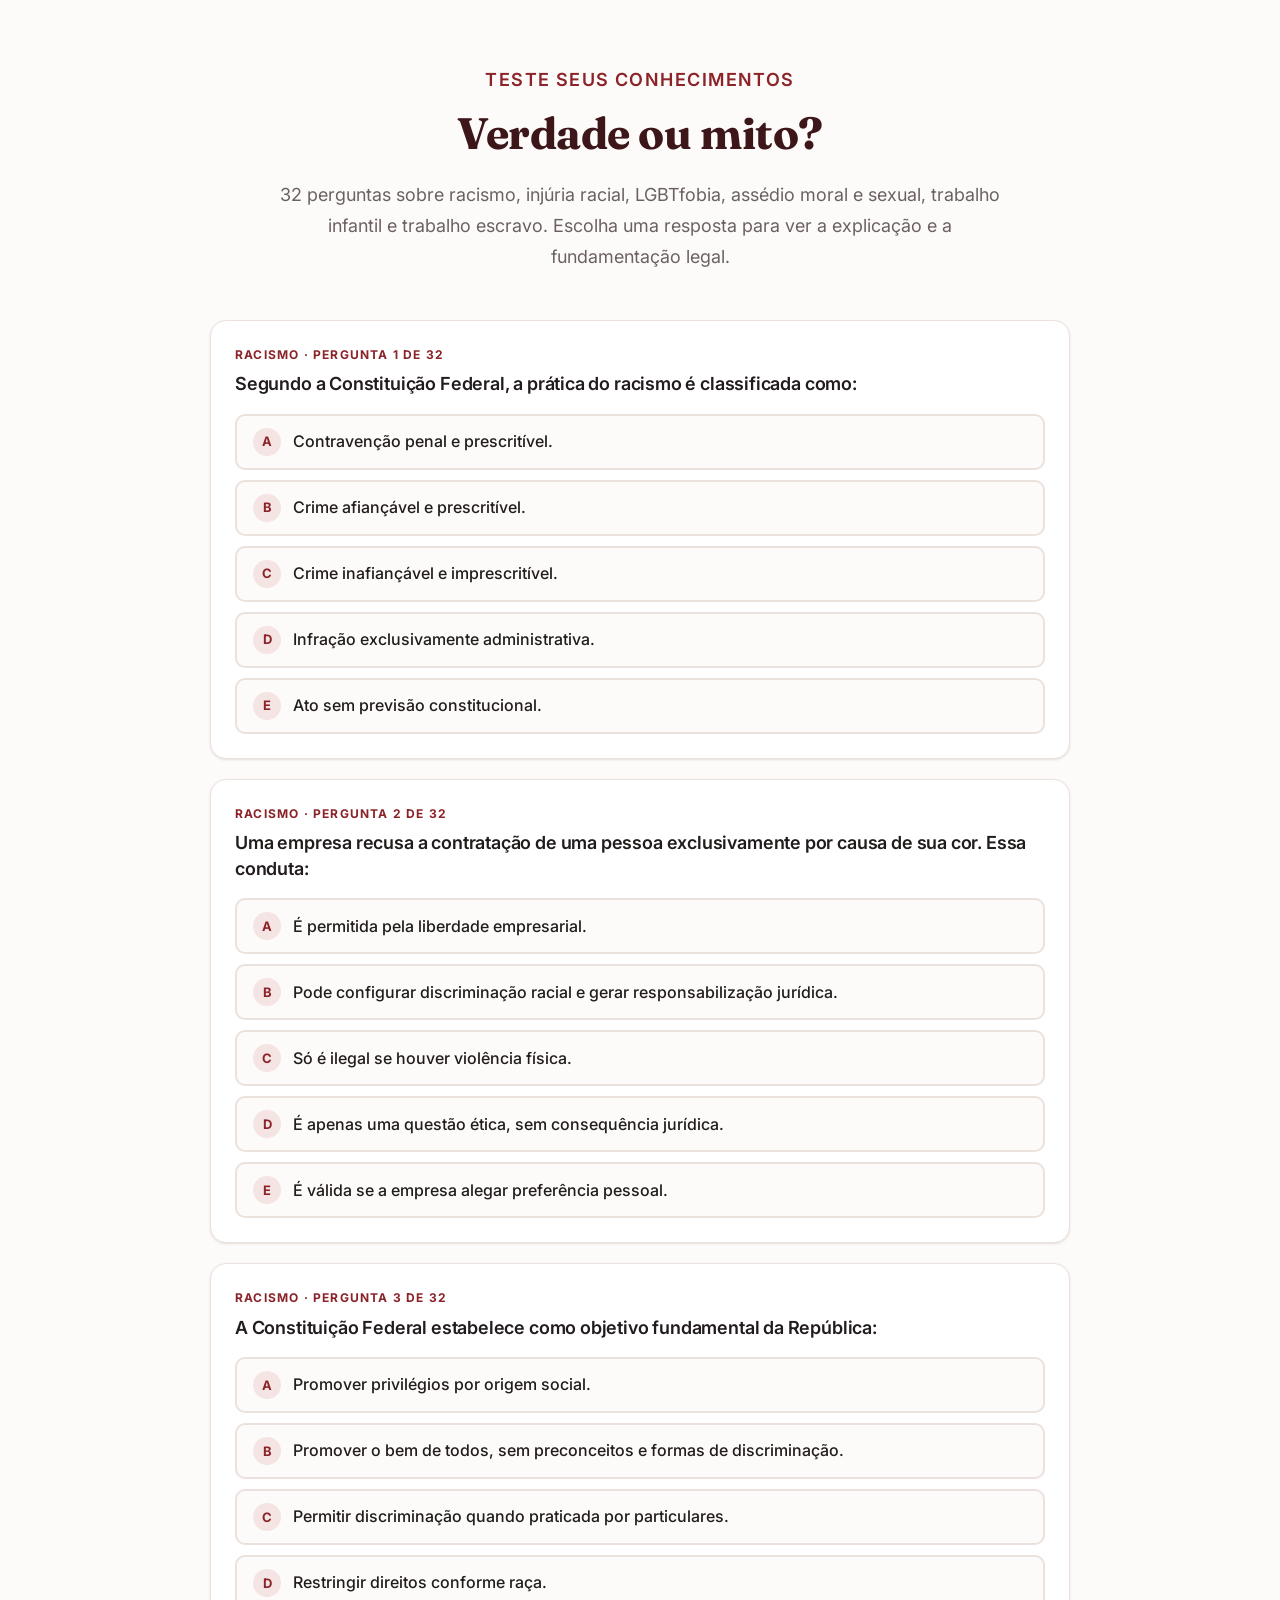
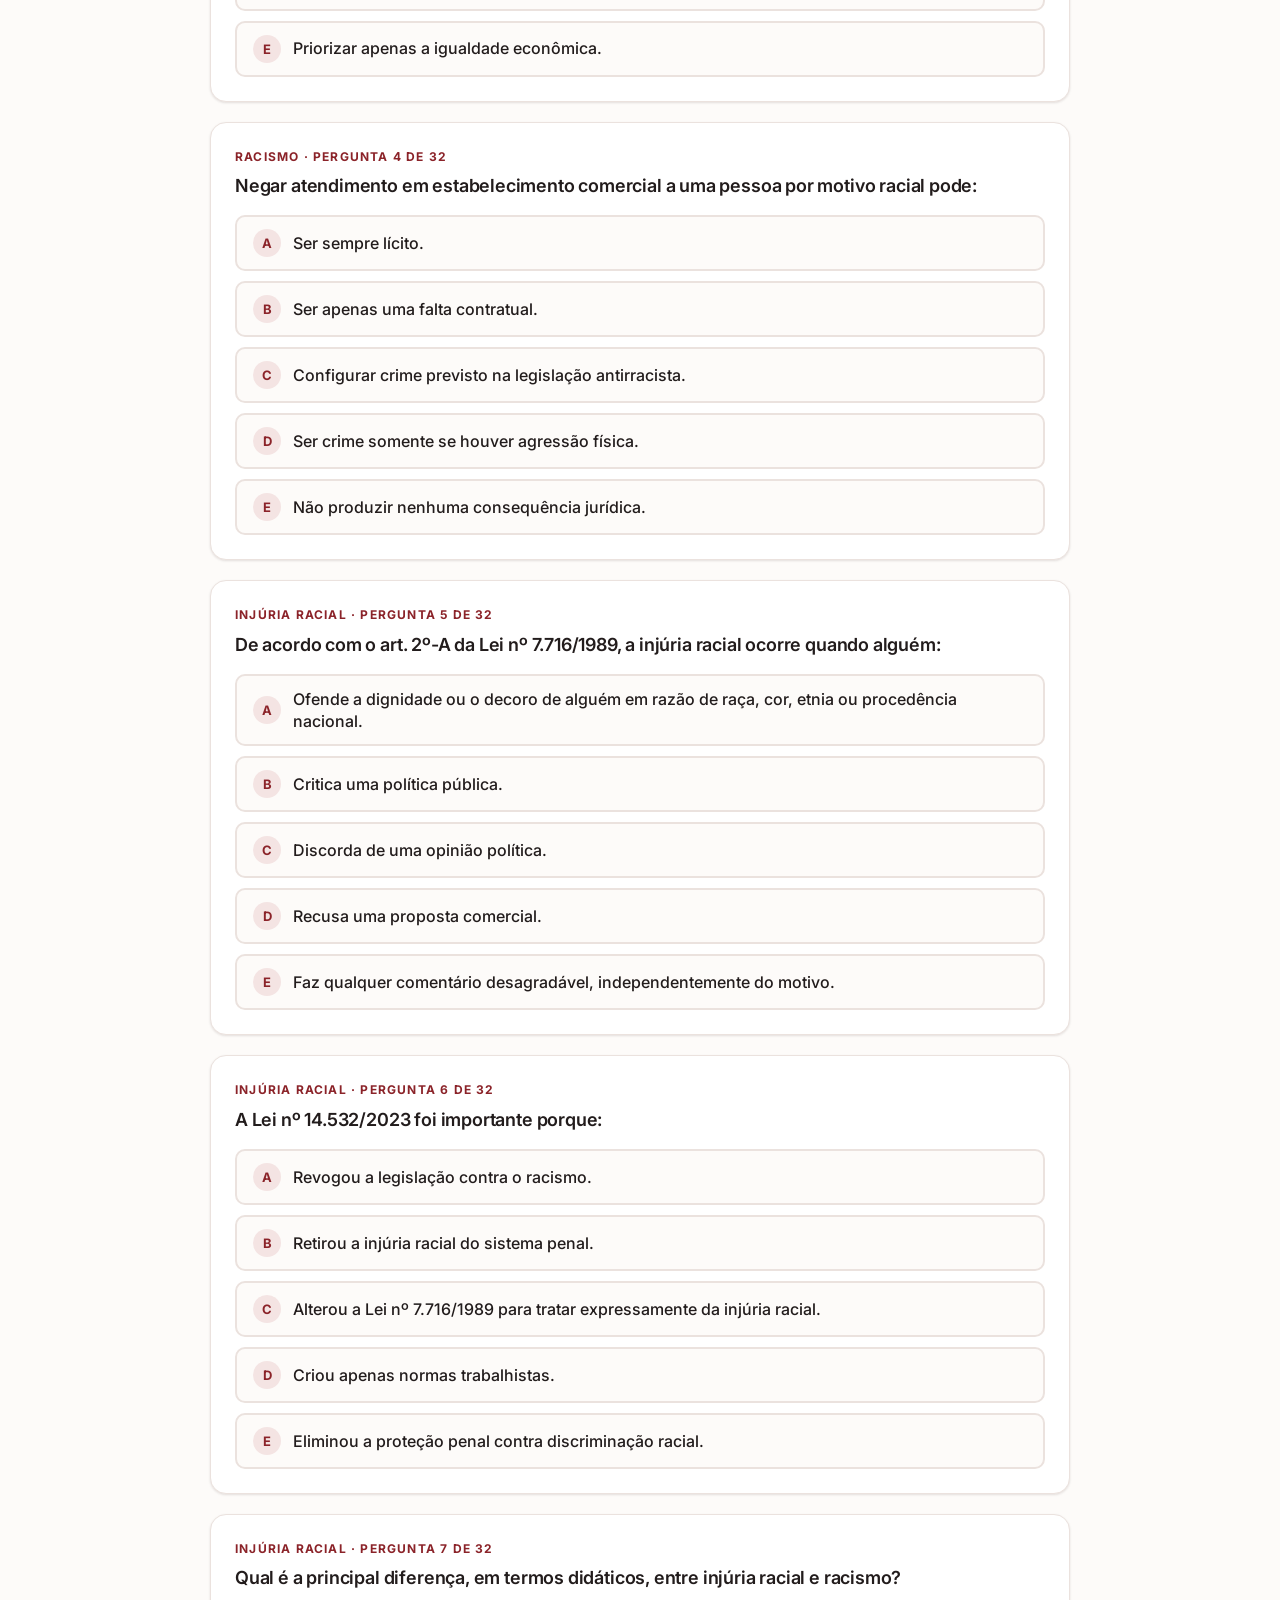
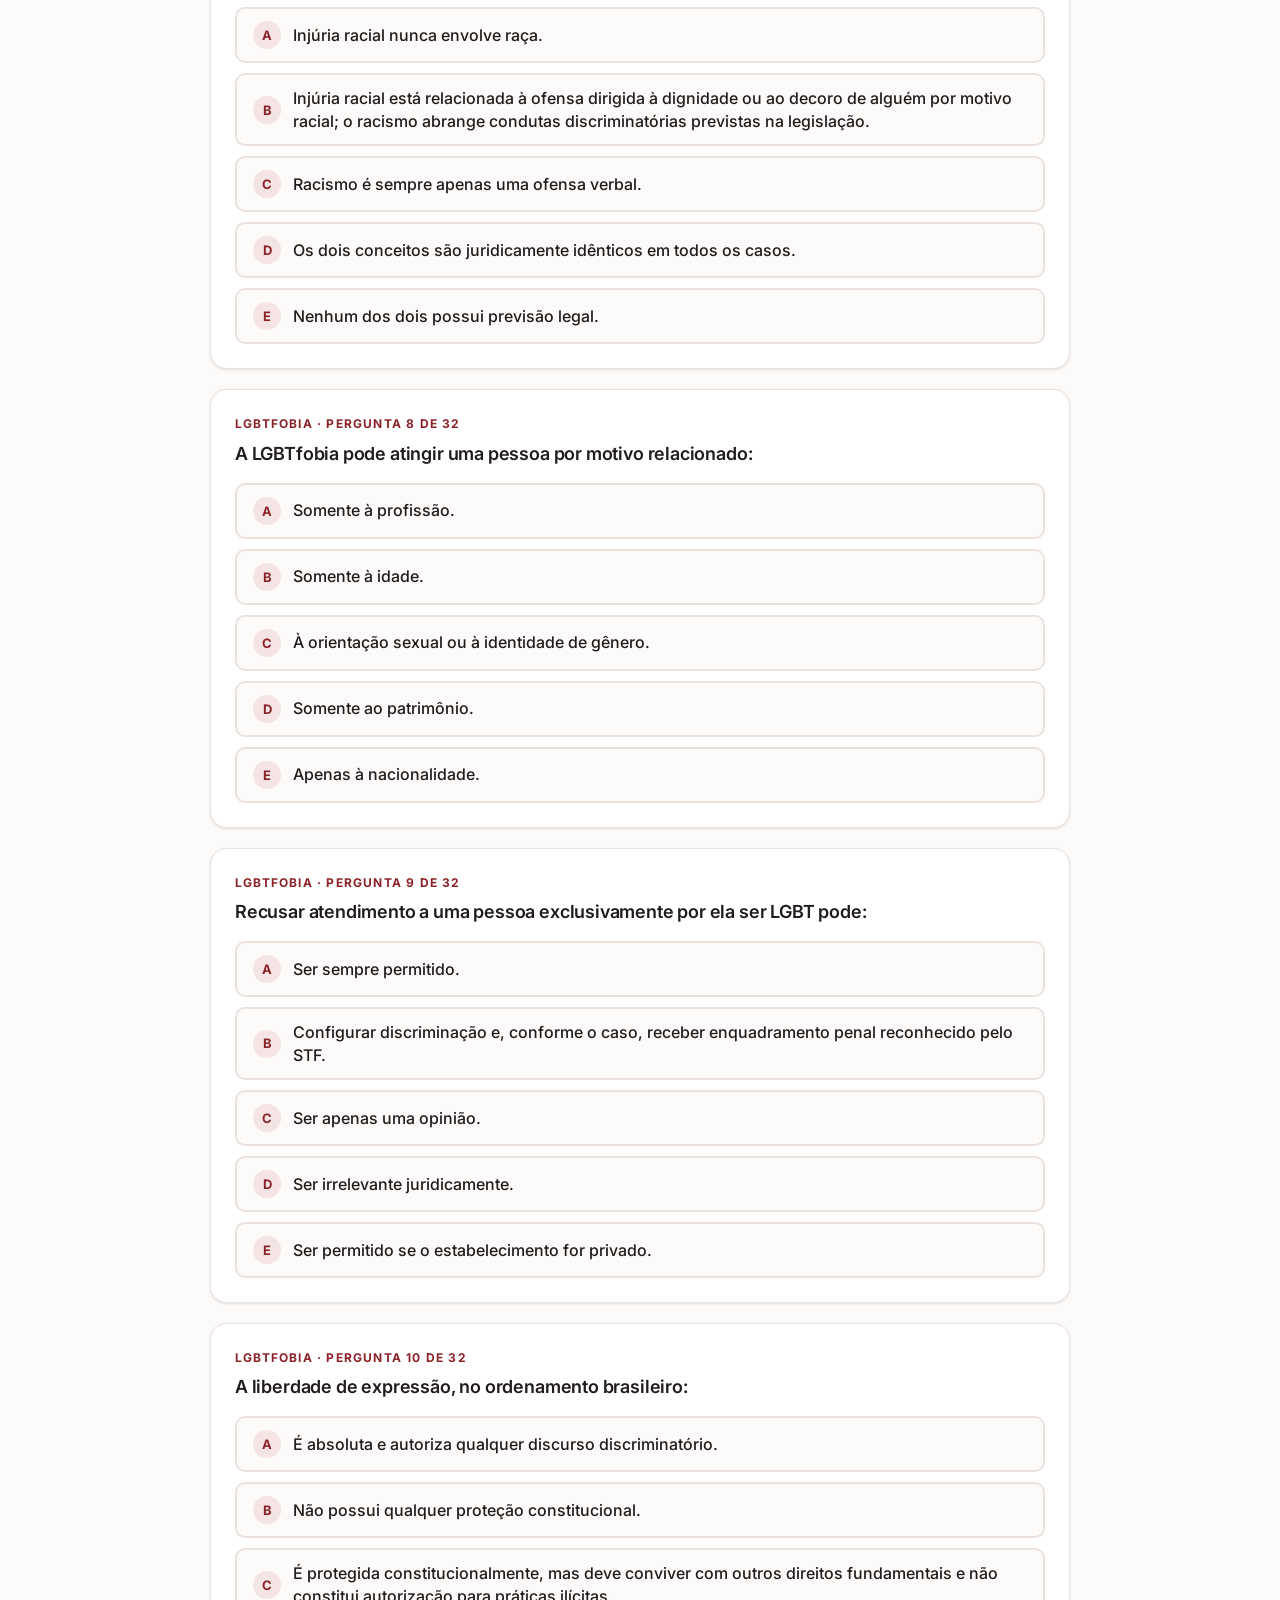
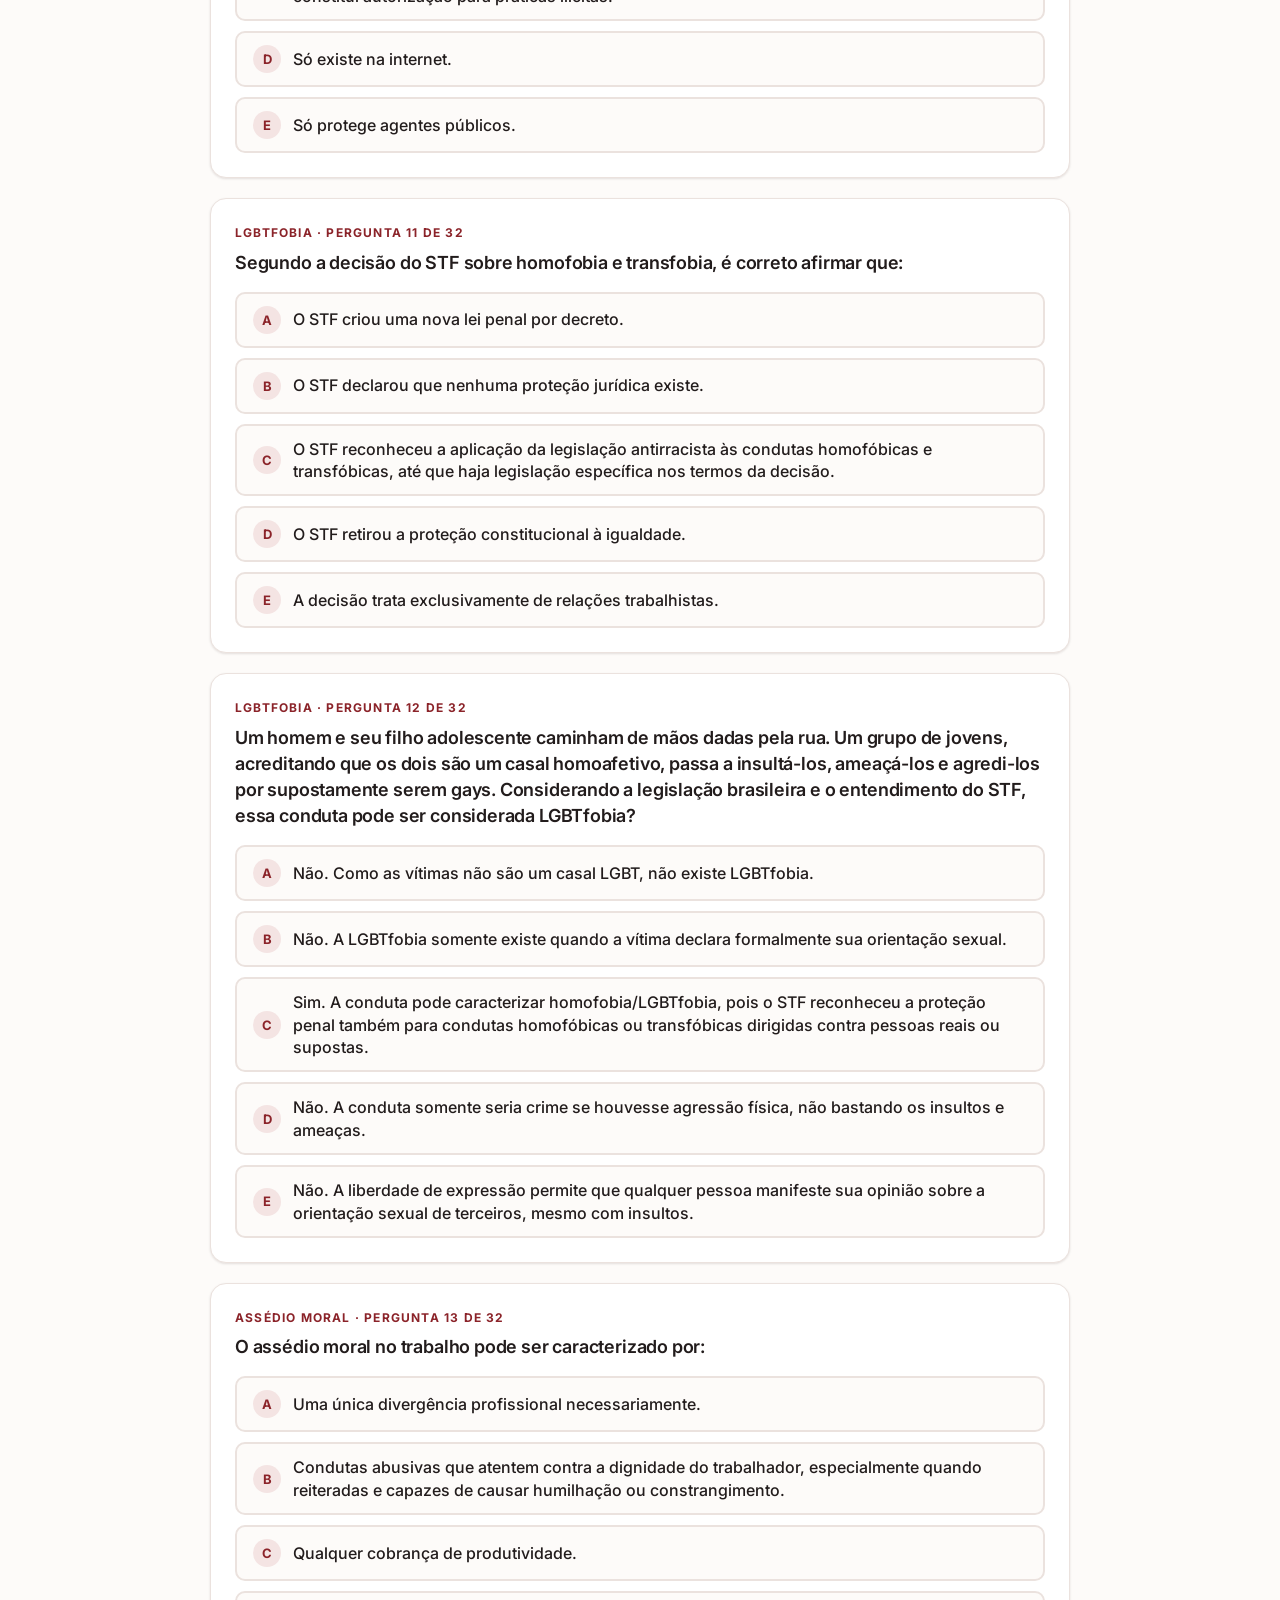
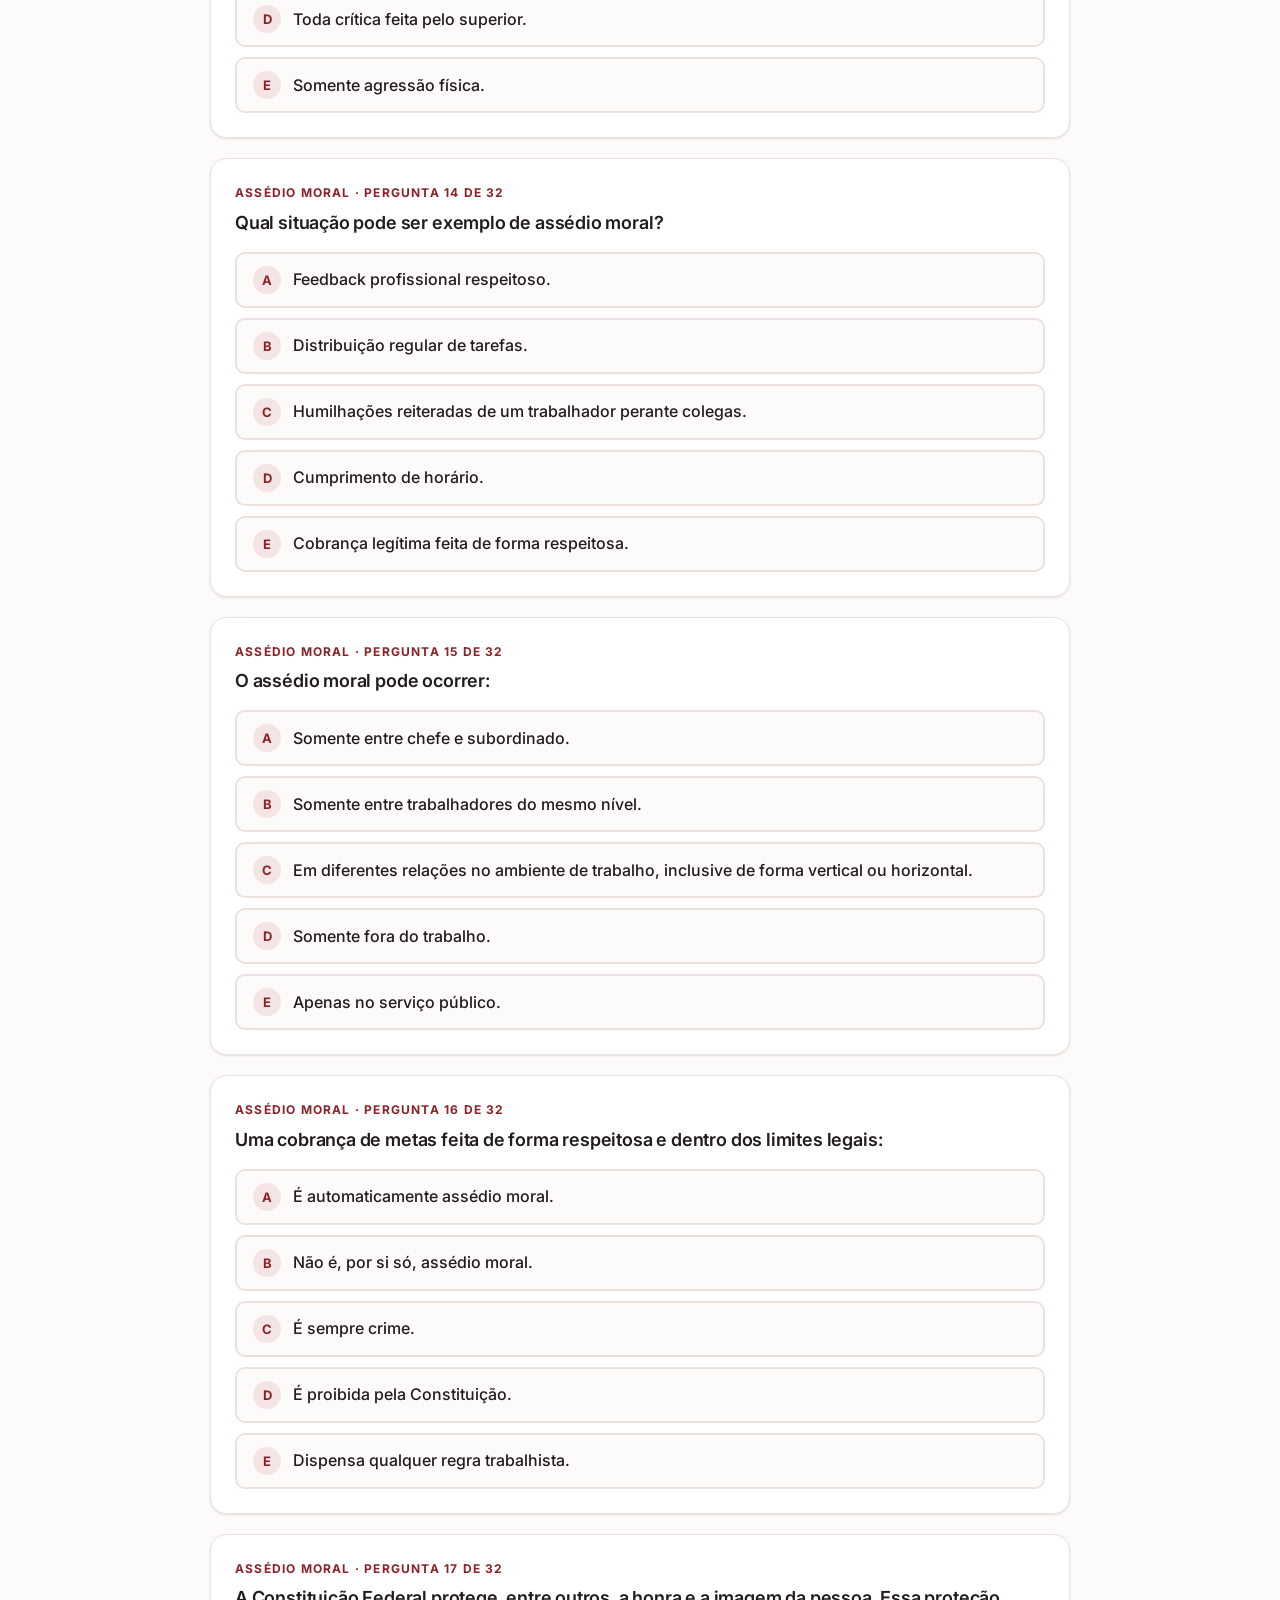
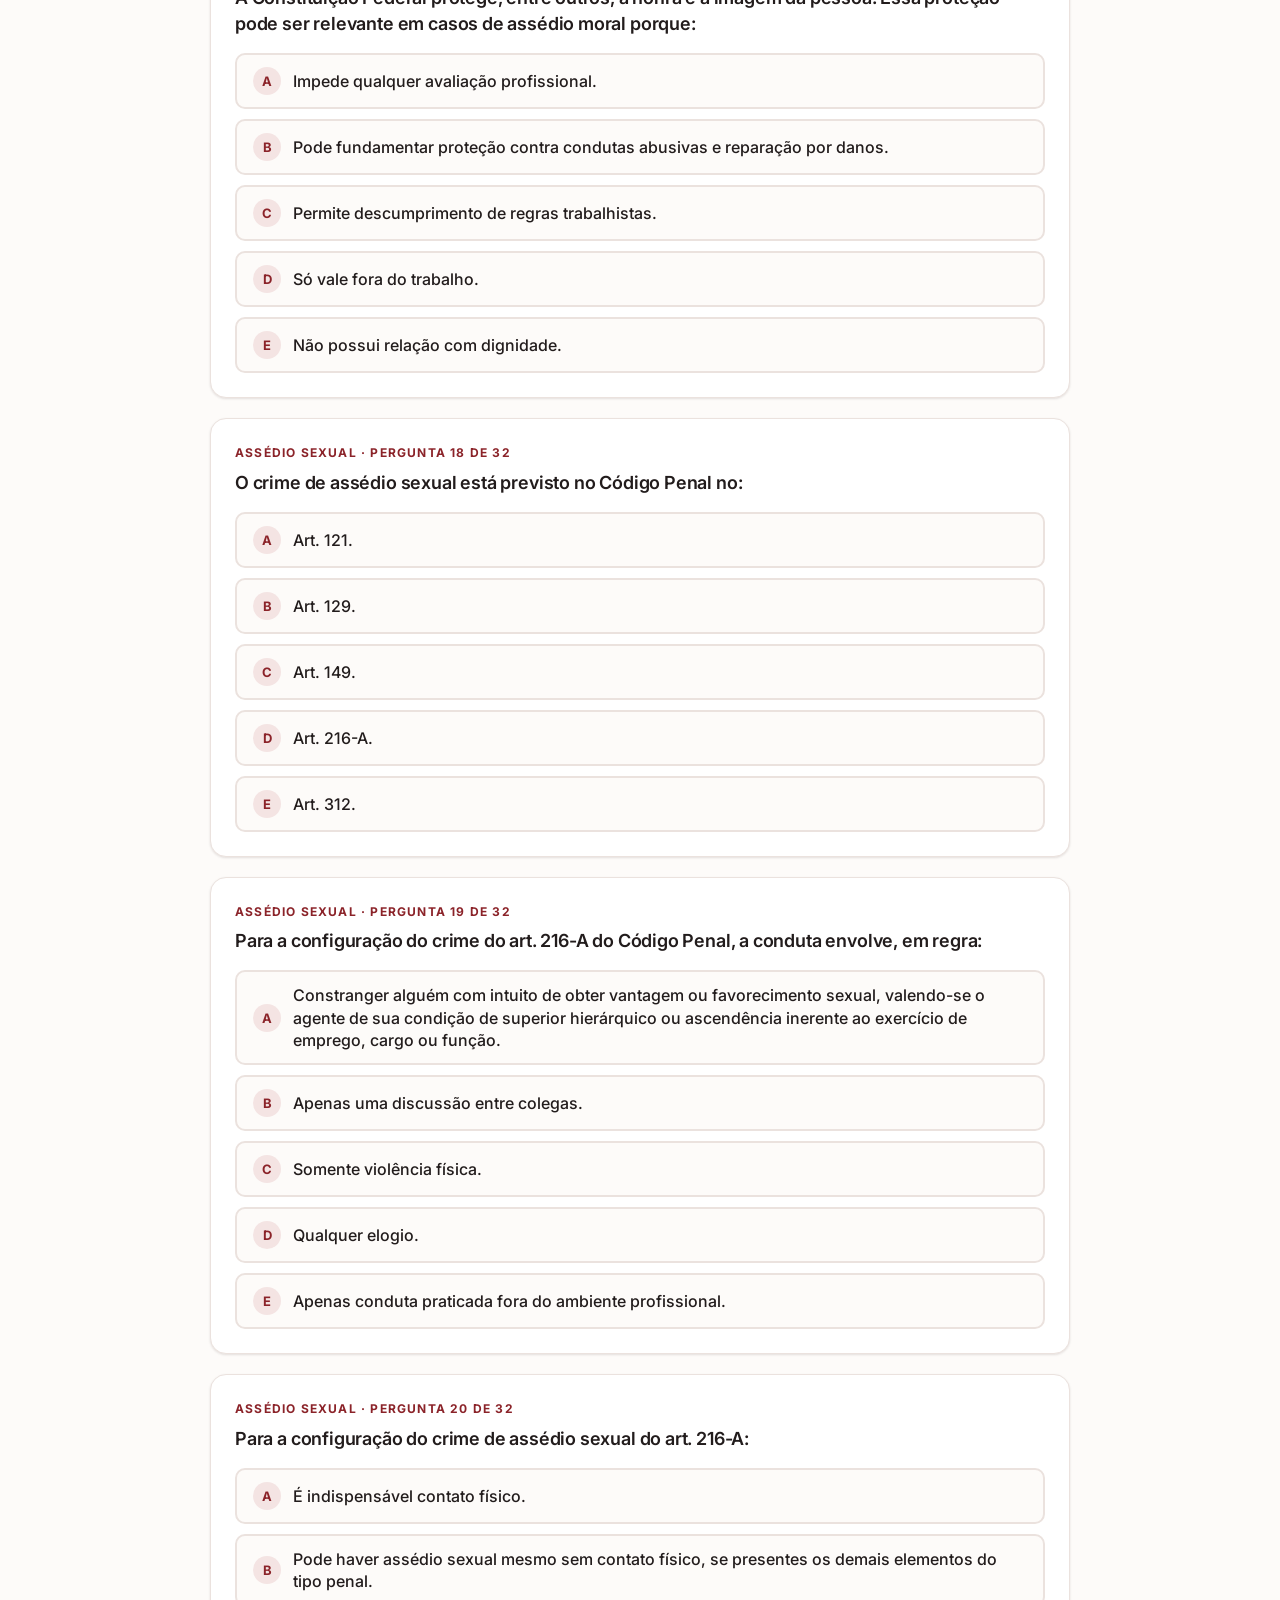
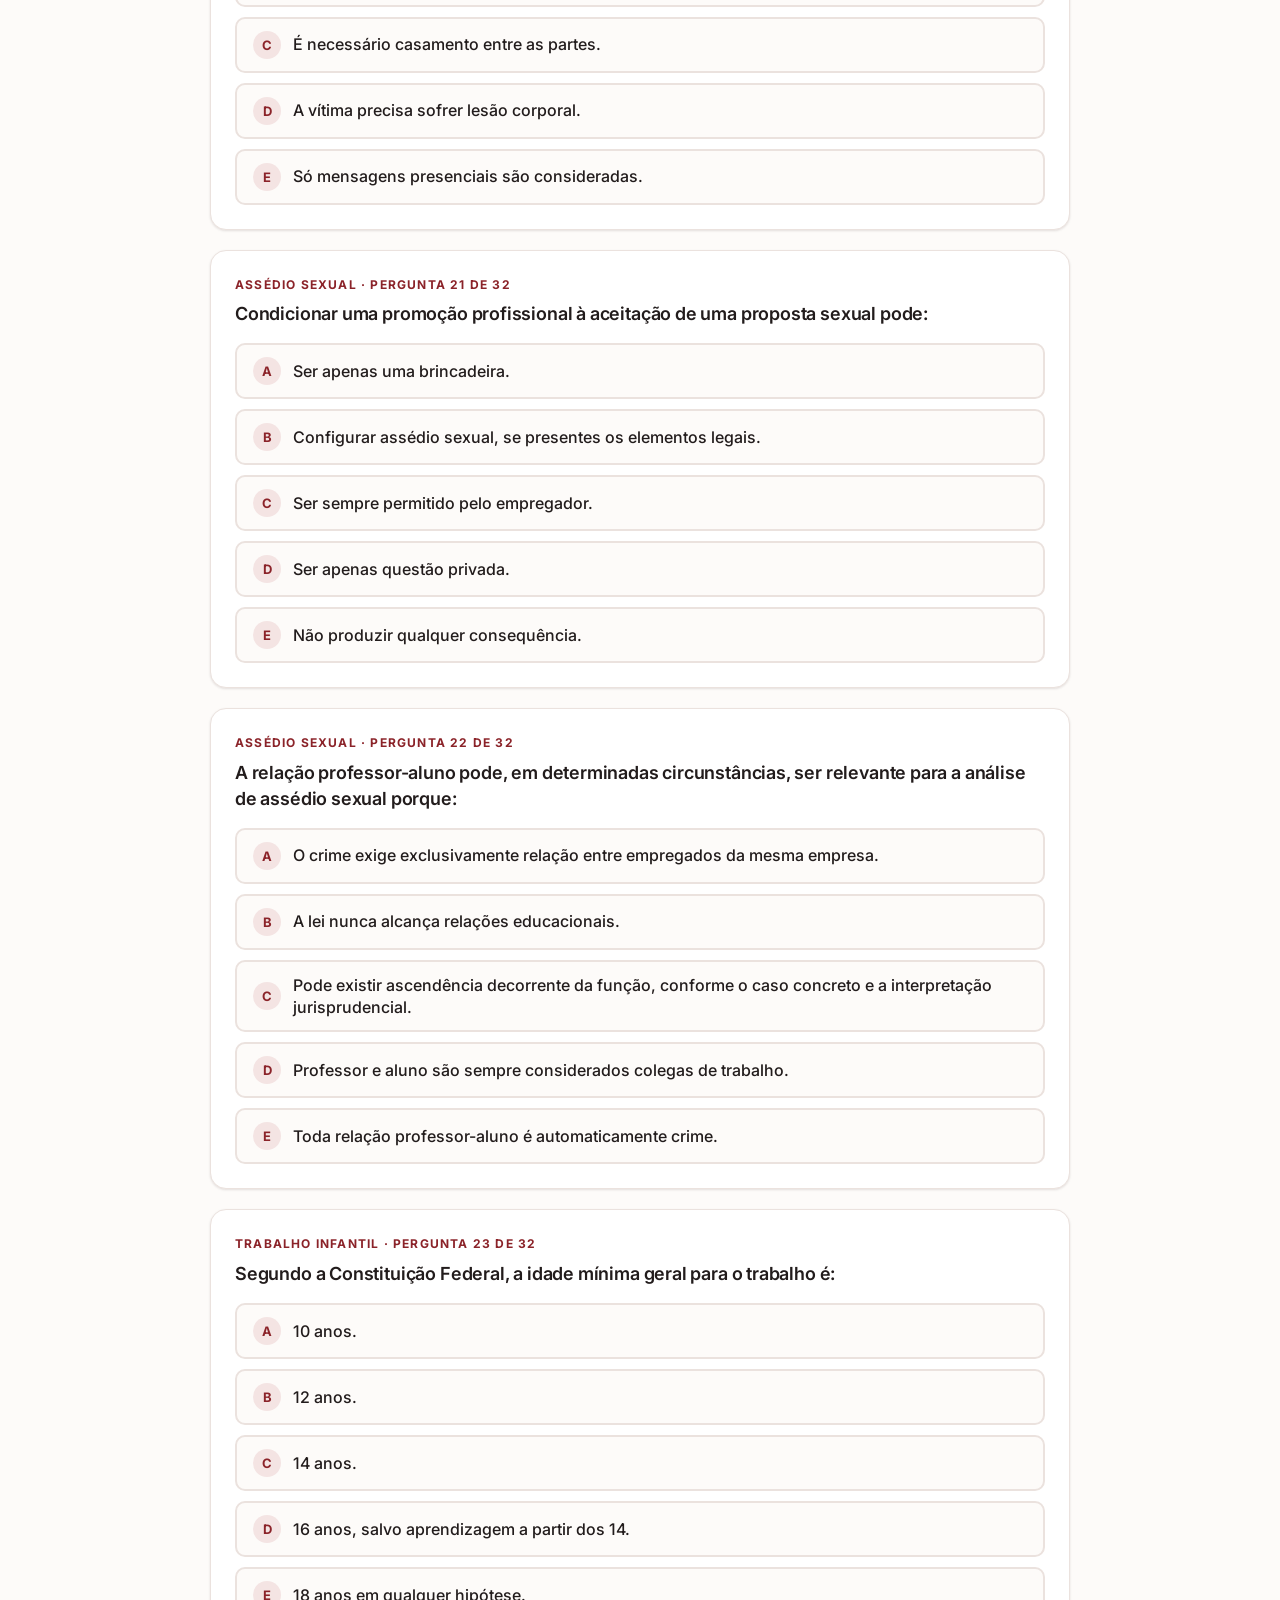
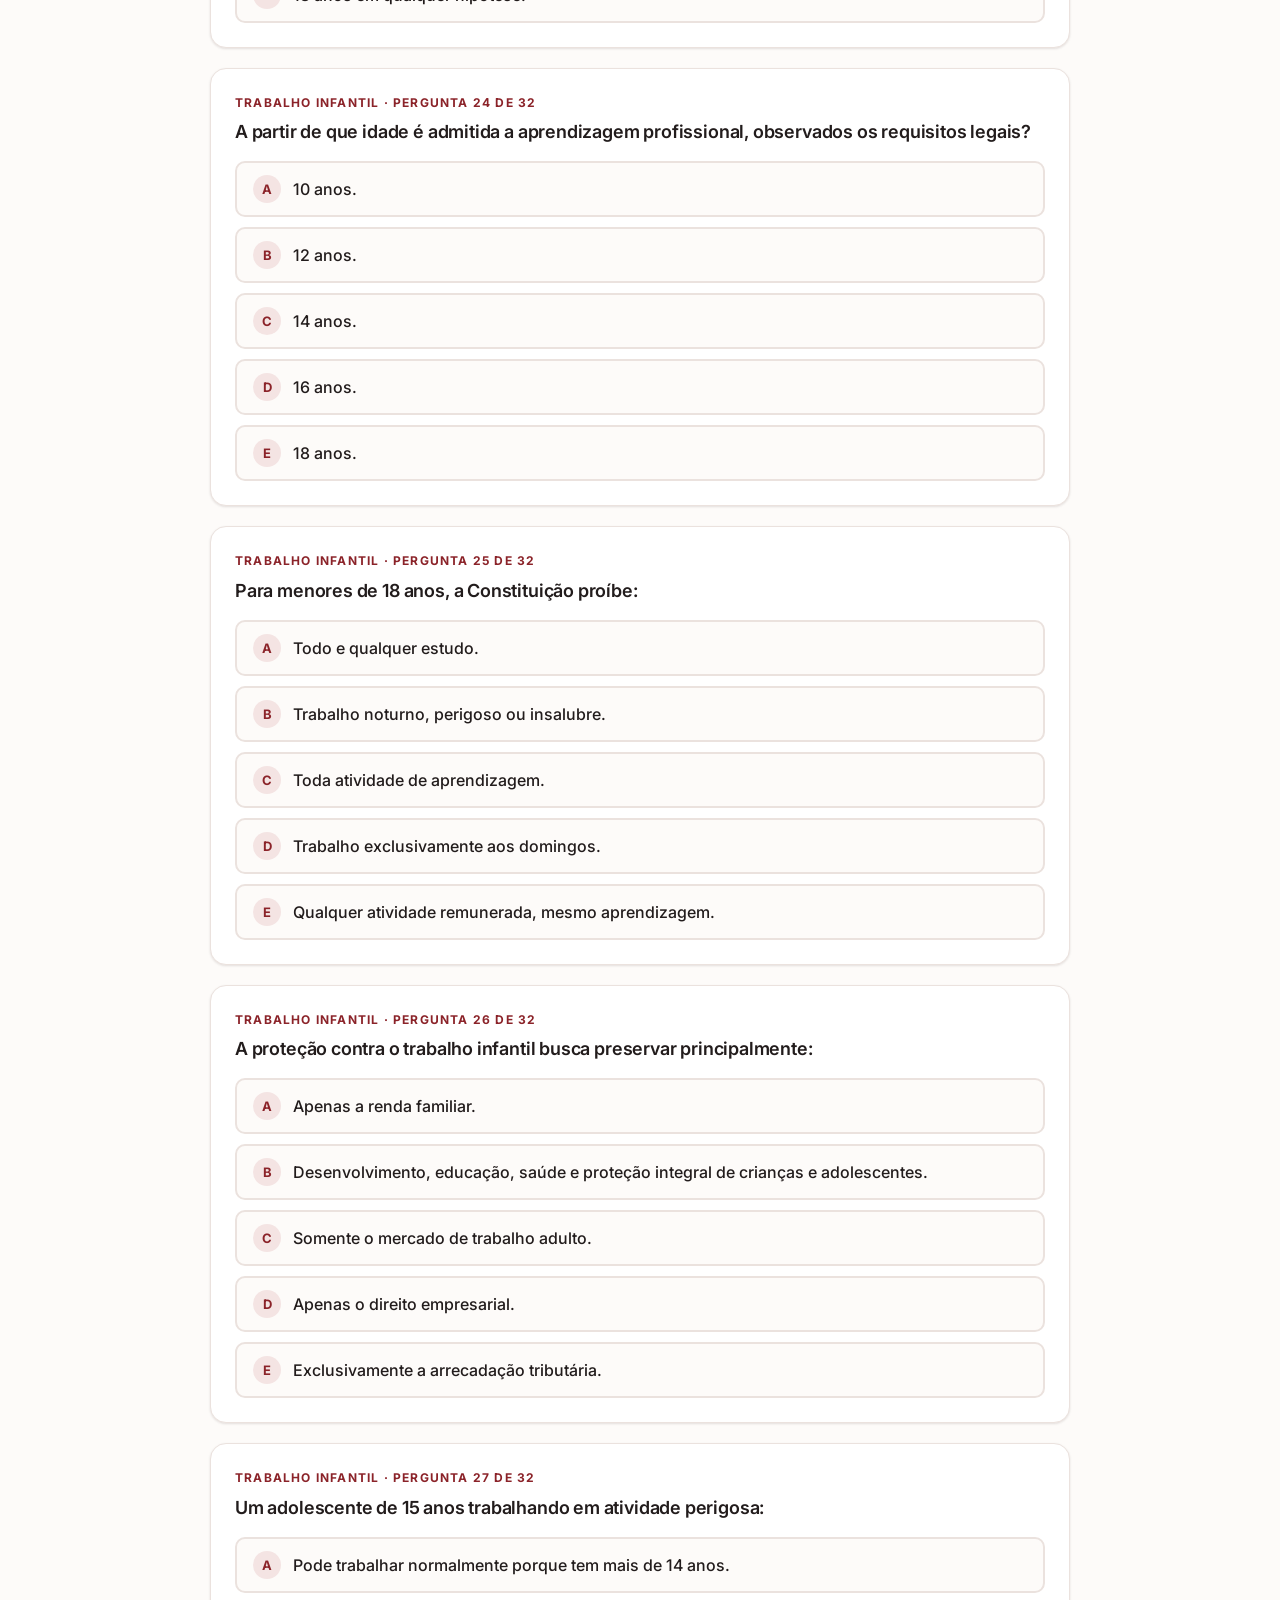
==== commit 5ebb6815: "Adiciona poesia do Prof. Carlos Pimentel, quiz atualizado e apoio técnico nos créditos - Nova página" ====
--- a/index.html
+++ b/index.html
@@ -209,7 +209,7 @@
         <div class="section-head center reveal">
           <p class="eyebrow">Teste seus conhecimentos</p>
           <h2 id="quiz-title">Verdade ou mito?</h2>
-          <p>Sete perguntas rápidas sobre os temas da cartilha. Escolha uma resposta para ver a explicação.</p>
+          <p>32 perguntas sobre racismo, injúria racial, LGBTfobia, assédio moral e sexual, trabalho infantil e trabalho escravo. Escolha uma resposta para ver a explicação e a fundamentação legal.</p>
         </div>
         <div id="quiz" class="quiz">
           <noscript><p>Ative o JavaScript do navegador para responder ao teste.</p></noscript>
@@ -307,6 +307,16 @@
             <figcaption>AMATRA 16</figcaption>
           </figure>
         </div>
+      </div>
+    </section>
+
+    <!-- Poesia -->
+    <section class="section section--dark" aria-labelledby="poesia-title">
+      <div class="container poem-teaser reveal">
+        <p class="eyebrow">Novembro Negro · Poesia marginal de denúncia</p>
+        <h2 id="poesia-title">“Não quero favor. Quero direito!”</h2>
+        <p>Uma poesia do Prof. Carlos Pimentel sobre racismo, assédio e escravidão contemporânea, escrita para o Projeto TRT na Escola.</p>
+        <a class="btn btn-primary" href="poesia.html">Ler a poesia <svg class="icon" viewBox="0 0 24 24" aria-hidden="true"><path d="M5 12h14M12 5l7 7-7 7"/></svg></a>
       </div>
     </section>
 
@@ -342,6 +352,7 @@
             <li><a href="assedio.html">Assédio</a></li>
             <li><a href="trabalho.html">Trabalho</a></li>
             <li><a href="direitos.html">Direitos e referências</a></li>
+            <li><a href="poesia.html">Poesia: Sem direitos, não há futuro!</a></li>
           </ul>
         </nav>
         <div>
--- a/assets/css/style.css
+++ b/assets/css/style.css
@@ -1312,6 +1312,37 @@
 .photo-credits { font-size: .8125rem; }
 .photo-credits a { color: inherit; }
 
+/* ---------- Poesia ---------- */
+.poem {
+  max-width: 44rem;
+  margin: 0 auto;
+  padding-block: clamp(48px, 7vw, 88px);
+  font-size: 1.1875rem;
+  line-height: 1.75;
+}
+.poem p { margin: 0 0 1.25em; }
+.poem .poem-cry {
+  margin: 1.75em 0;
+  padding-left: 20px;
+  border-left: 4px solid var(--red-700);
+  font-family: var(--font-display);
+  font-weight: 700;
+  font-size: clamp(1.25rem, 2.6vw, 1.625rem);
+  line-height: 1.3;
+  color: var(--wine-900);
+}
+.poem-author {
+  margin-top: 2.5em !important;
+  font-family: var(--font-display);
+  font-size: 1.375rem;
+  font-weight: 700;
+  color: var(--wine-900);
+}
+.poem-author span { display: block; font-family: var(--font-body); font-size: .9375rem; font-weight: 400; color: var(--muted); }
+.poem-teaser { max-width: 46rem; }
+.poem-teaser h2 { color: #fff; }
+.poem-teaser p { color: rgba(255, 255, 255, .82); margin-bottom: 24px; }
+
 @media print {
   .site-header, .site-footer, .to-top, .toc, .page-nav, .hero-actions, .kente { display: none !important; }
   .hero, .page-hero { background: none; color: #000; }
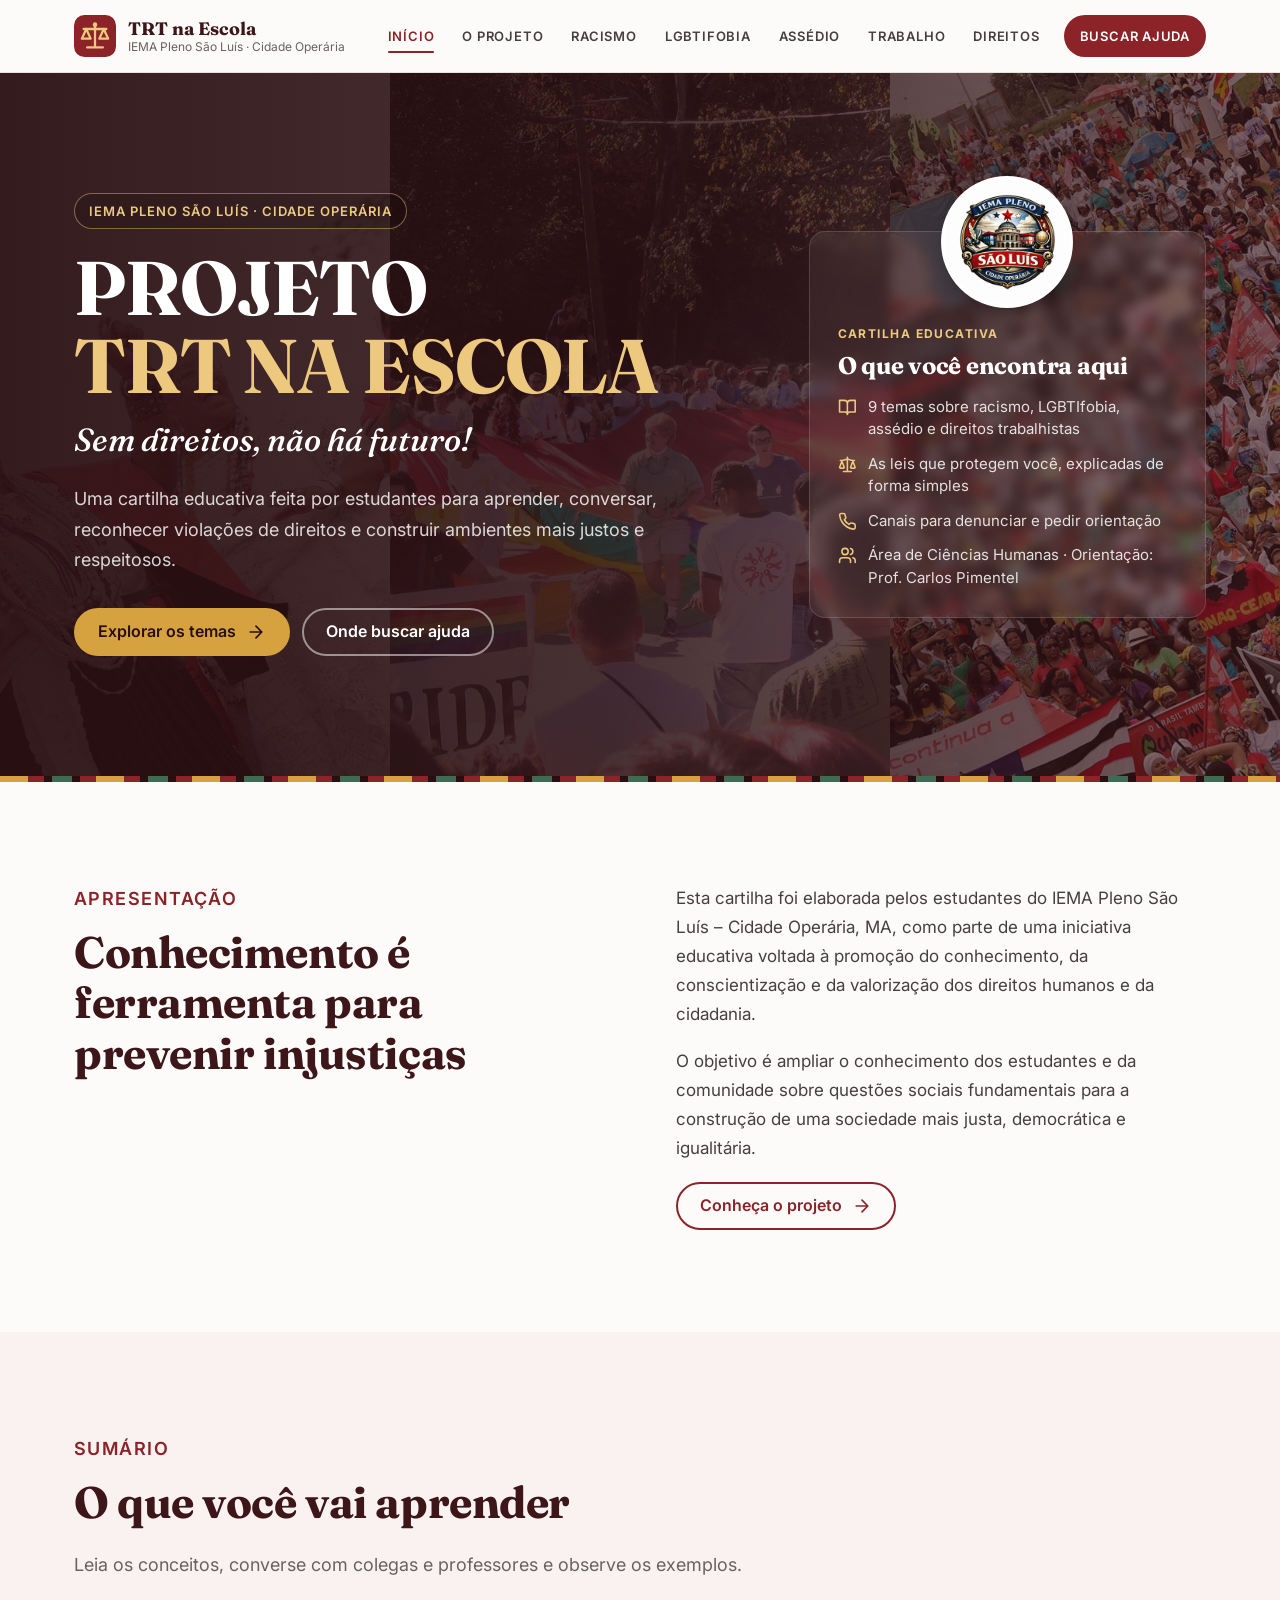
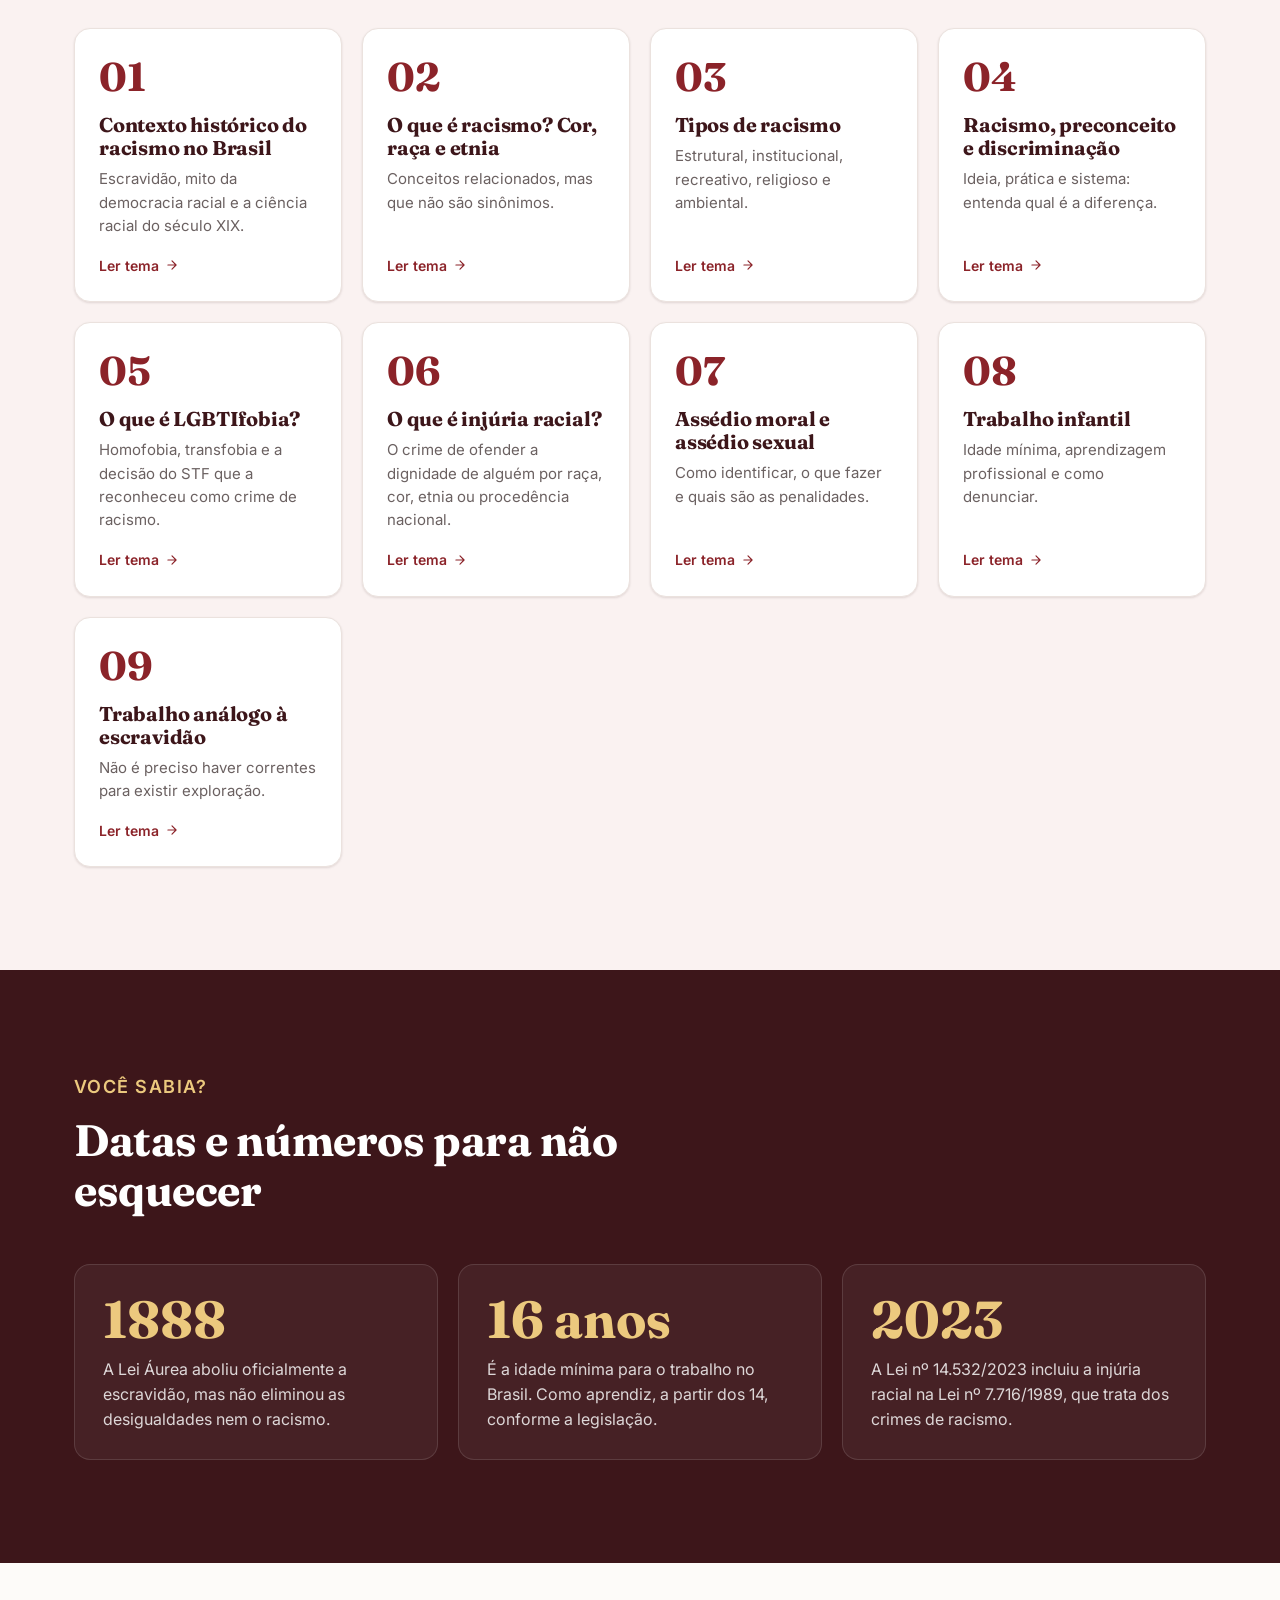
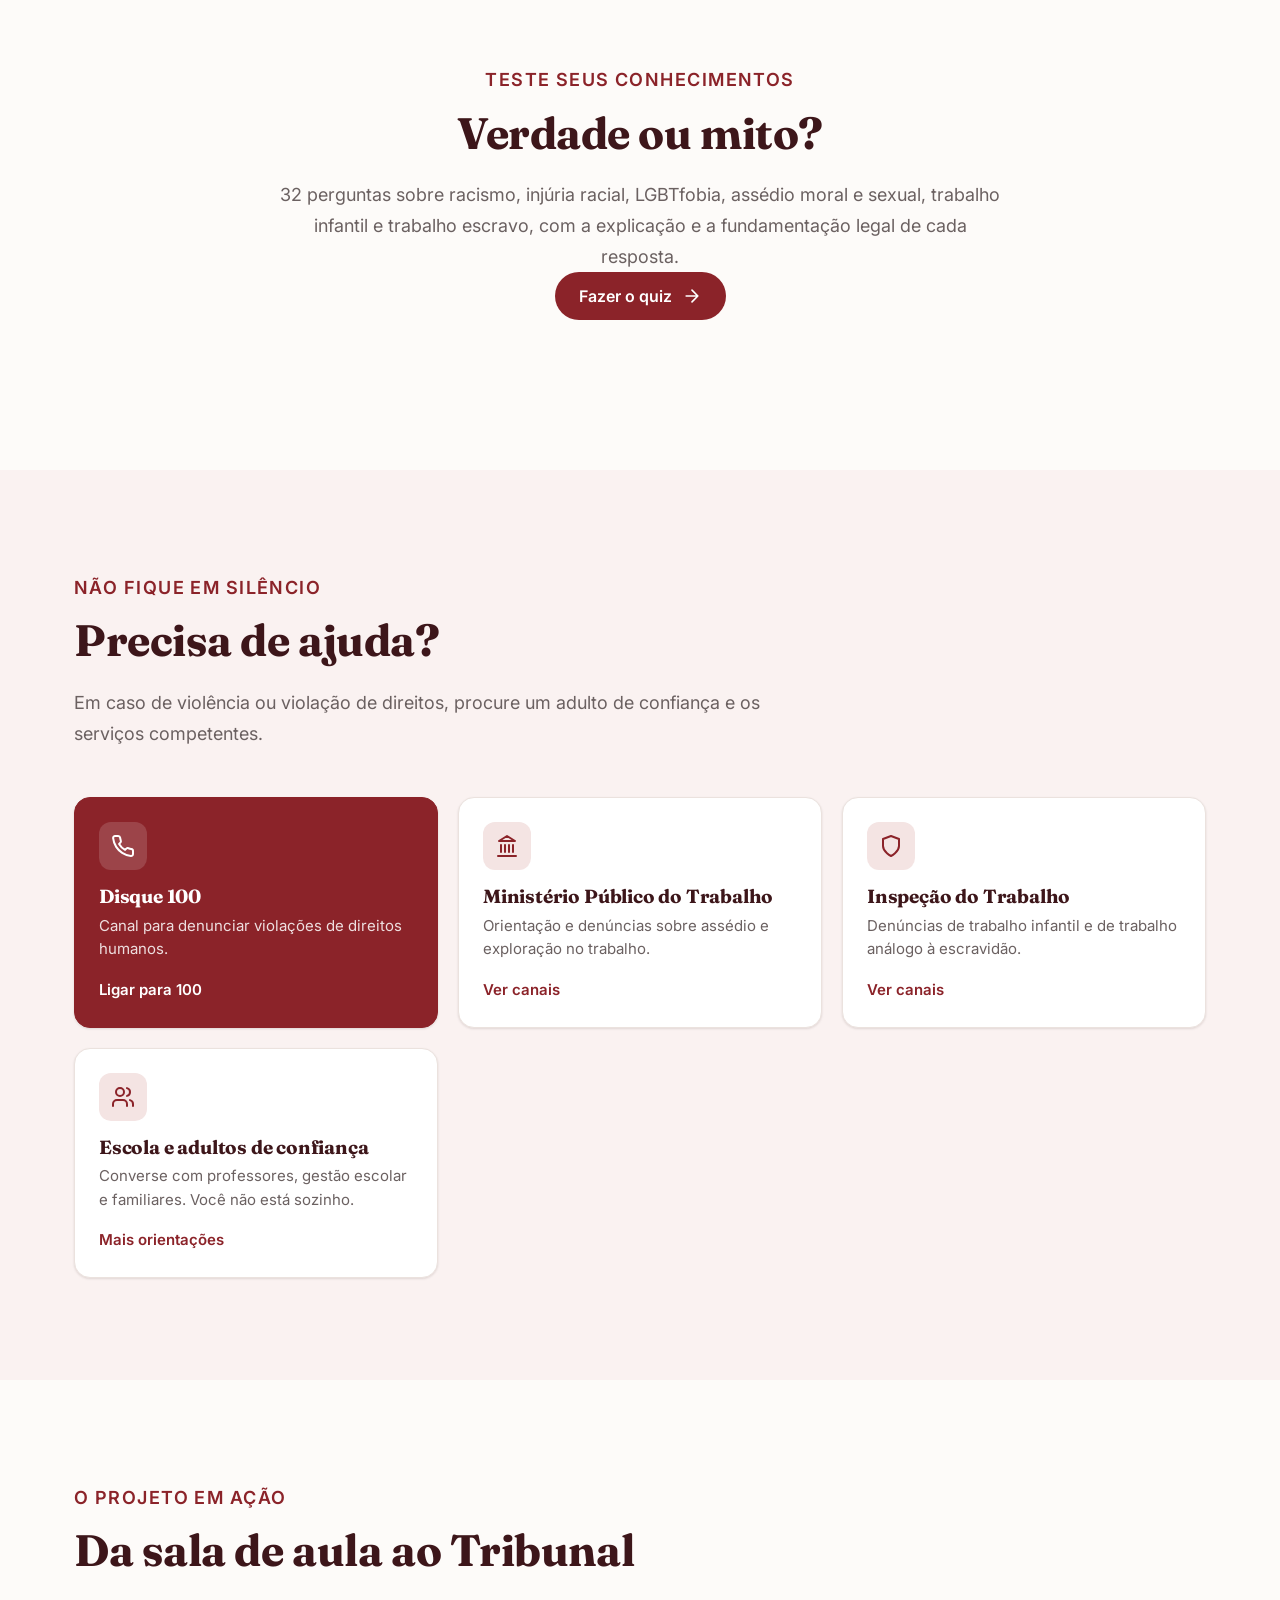
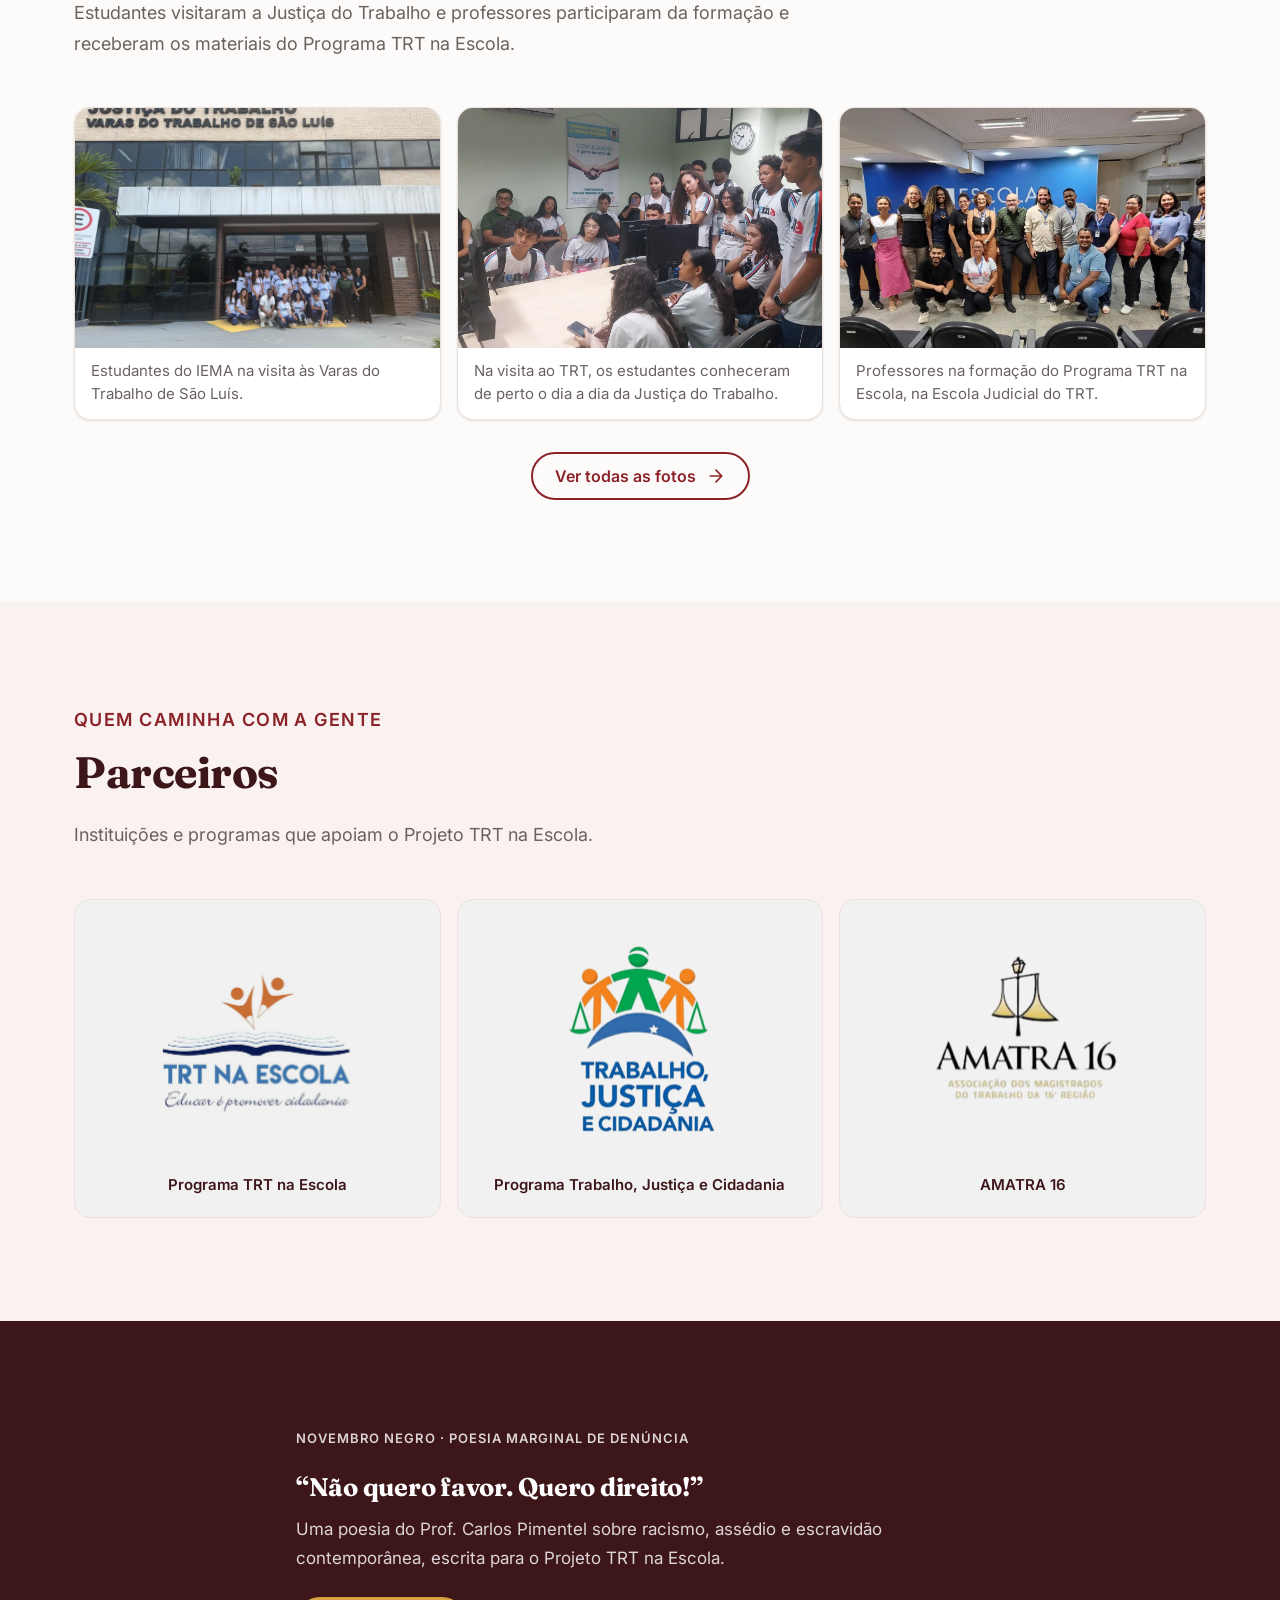
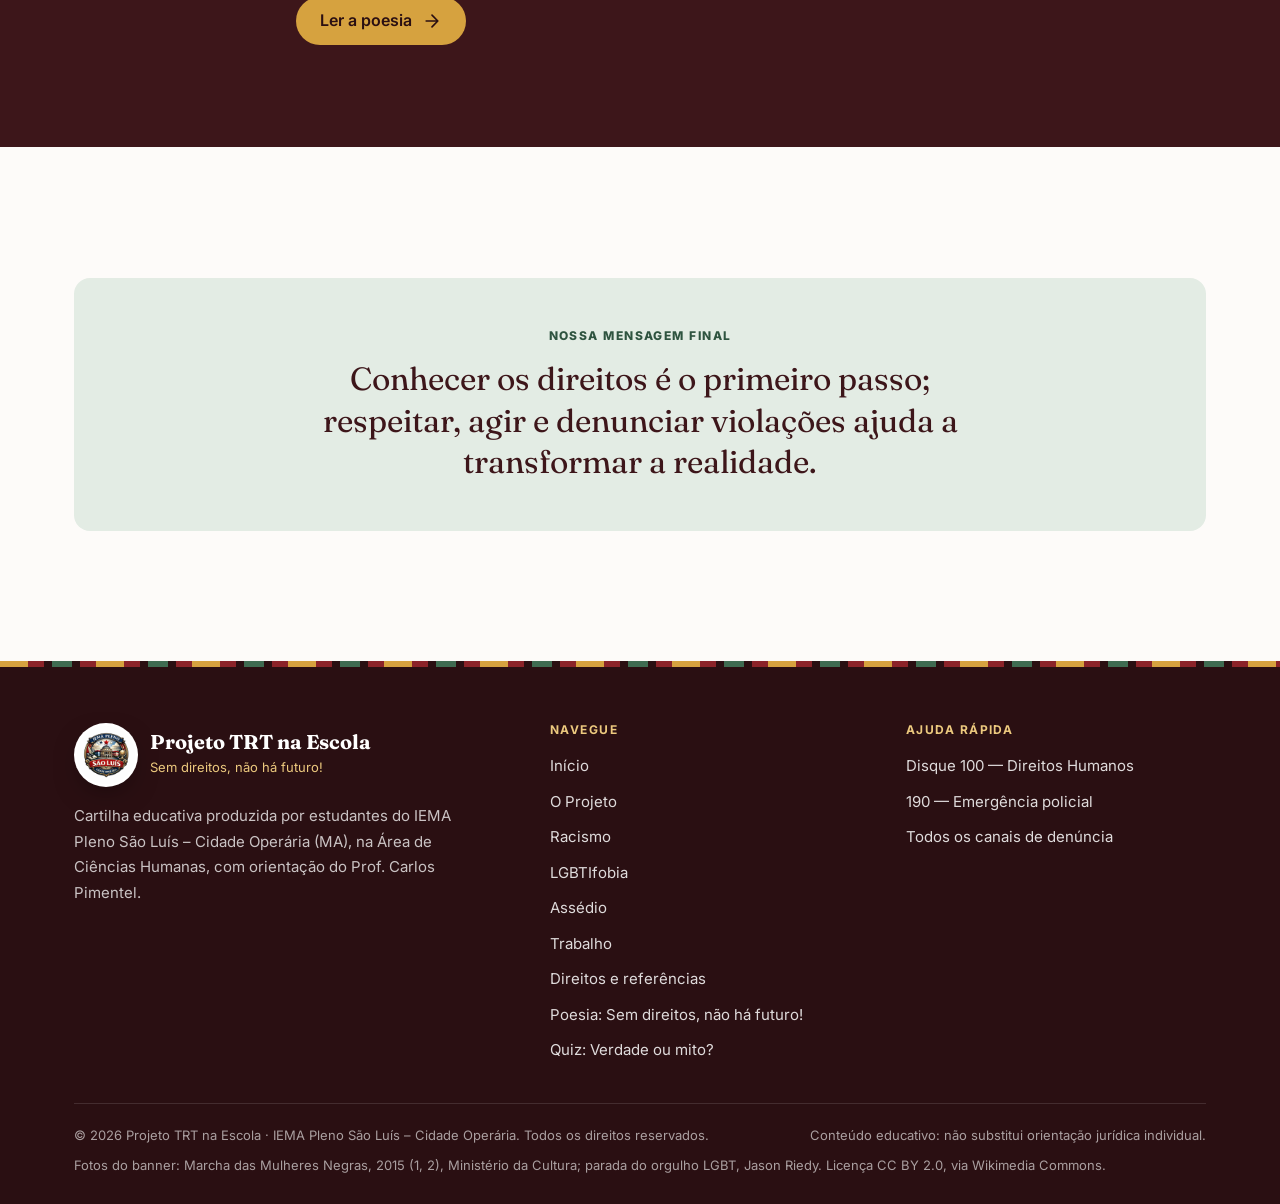
==== commit f5ada41f: "Move o quiz para uma página própria (quiz.html) A página inicial fica só com uma chamada para o quiz" ====
--- a/index.html
+++ b/index.html
@@ -209,15 +209,8 @@
         <div class="section-head center reveal">
           <p class="eyebrow">Teste seus conhecimentos</p>
           <h2 id="quiz-title">Verdade ou mito?</h2>
-          <p>32 perguntas sobre racismo, injúria racial, LGBTfobia, assédio moral e sexual, trabalho infantil e trabalho escravo. Escolha uma resposta para ver a explicação e a fundamentação legal.</p>
-        </div>
-        <div id="quiz" class="quiz">
-          <noscript><p>Ative o JavaScript do navegador para responder ao teste.</p></noscript>
-        </div>
-        <div id="quiz-result" class="quiz-result quiz" hidden>
-          <h3 id="quiz-score"></h3>
-          <p id="quiz-message"></p>
-          <button id="quiz-reset" class="btn btn-primary" type="button">Refazer o teste</button>
+          <p>32 perguntas sobre racismo, injúria racial, LGBTfobia, assédio moral e sexual, trabalho infantil e trabalho escravo, com a explicação e a fundamentação legal de cada resposta.</p>
+          <p><a class="btn btn-dark" href="quiz.html">Fazer o quiz <svg class="icon" viewBox="0 0 24 24" aria-hidden="true"><path d="M5 12h14M12 5l7 7-7 7"/></svg></a></p>
         </div>
       </div>
     </section>
@@ -353,6 +346,7 @@
             <li><a href="trabalho.html">Trabalho</a></li>
             <li><a href="direitos.html">Direitos e referências</a></li>
             <li><a href="poesia.html">Poesia: Sem direitos, não há futuro!</a></li>
+            <li><a href="quiz.html">Quiz: Verdade ou mito?</a></li>
           </ul>
         </nav>
         <div>
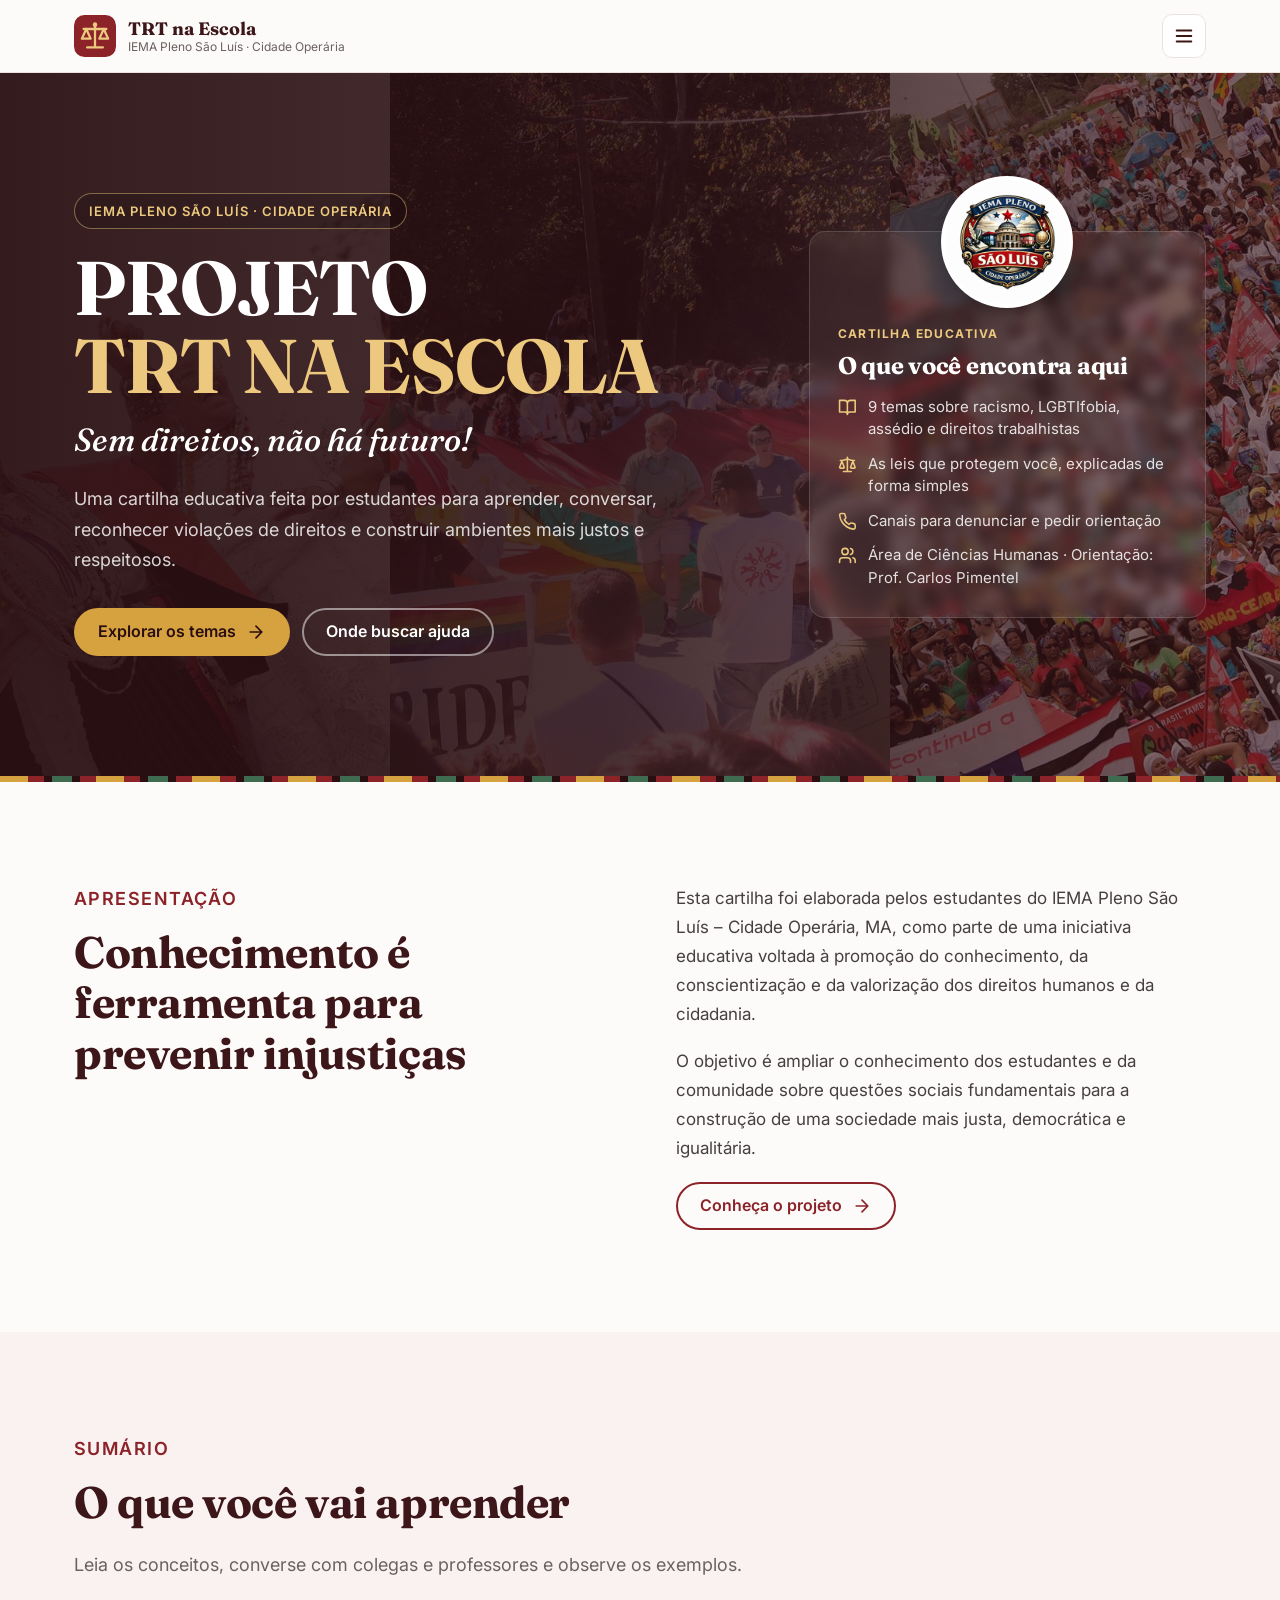
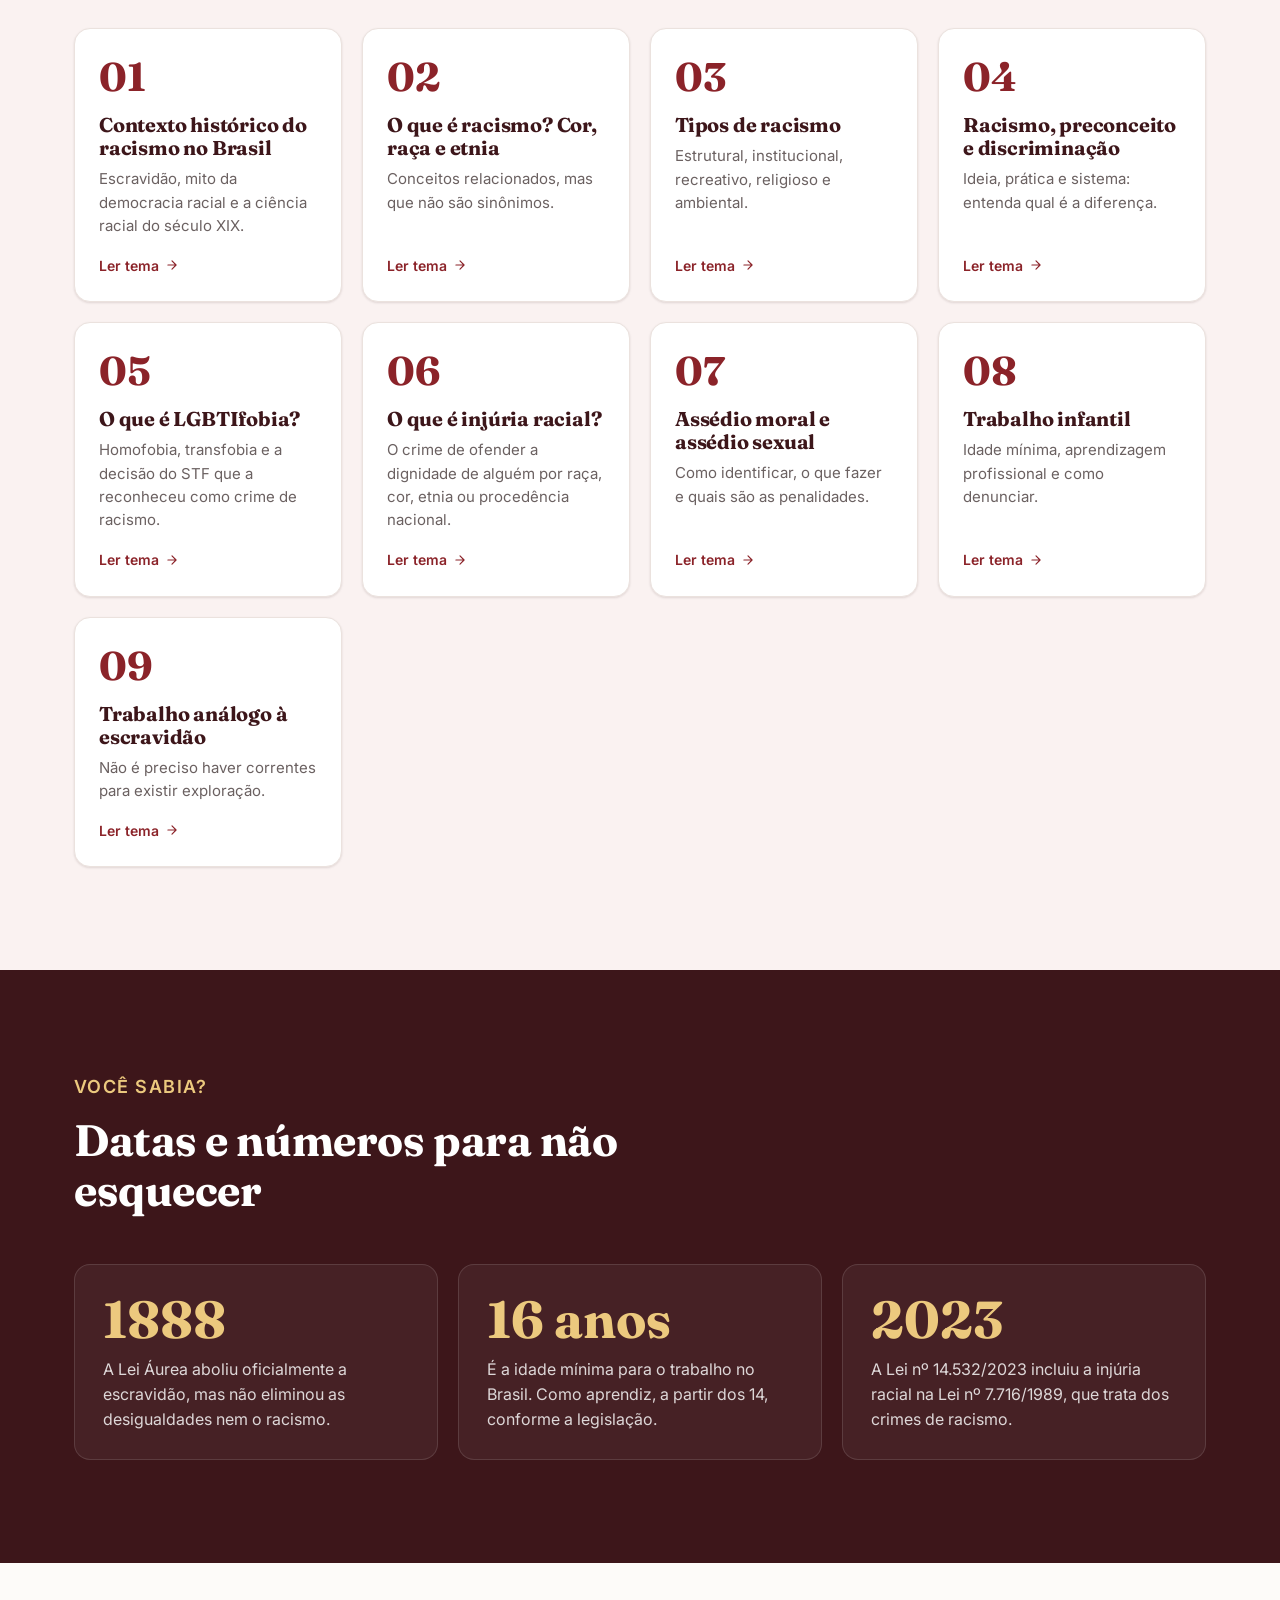
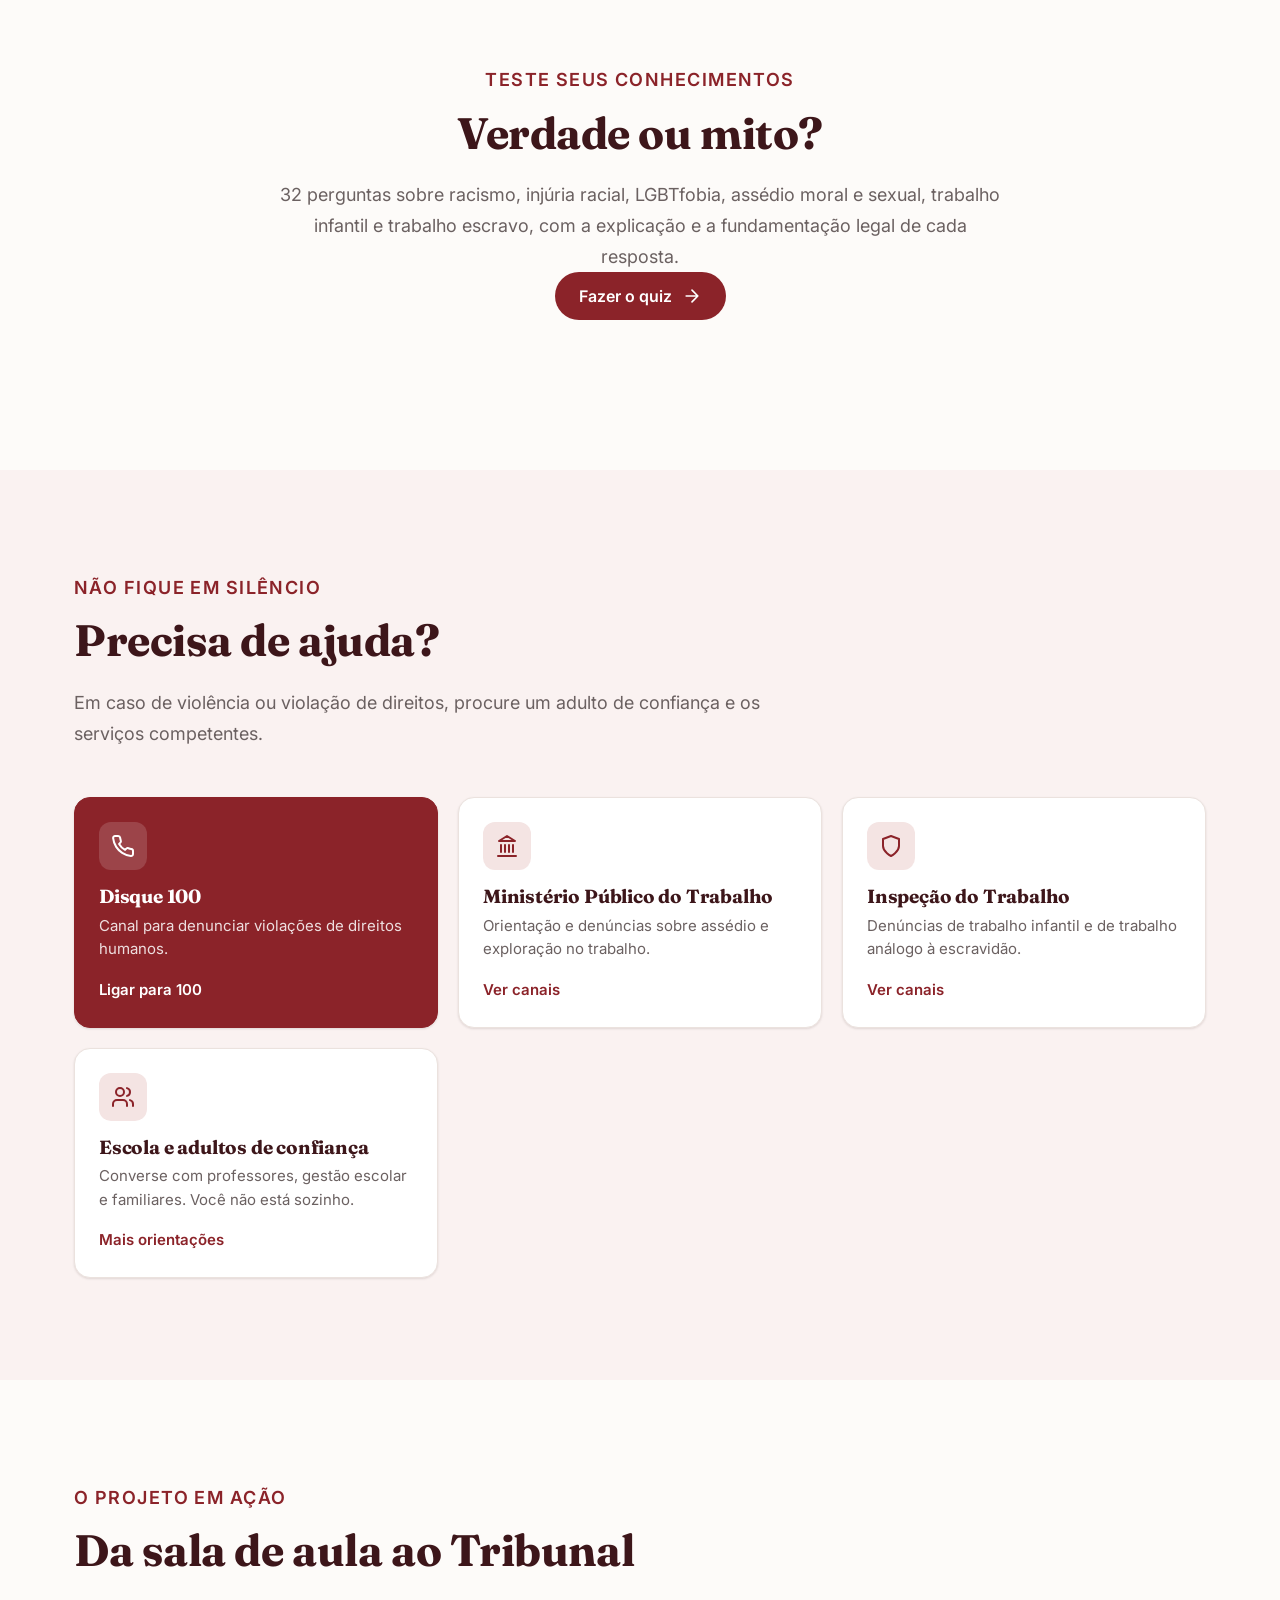
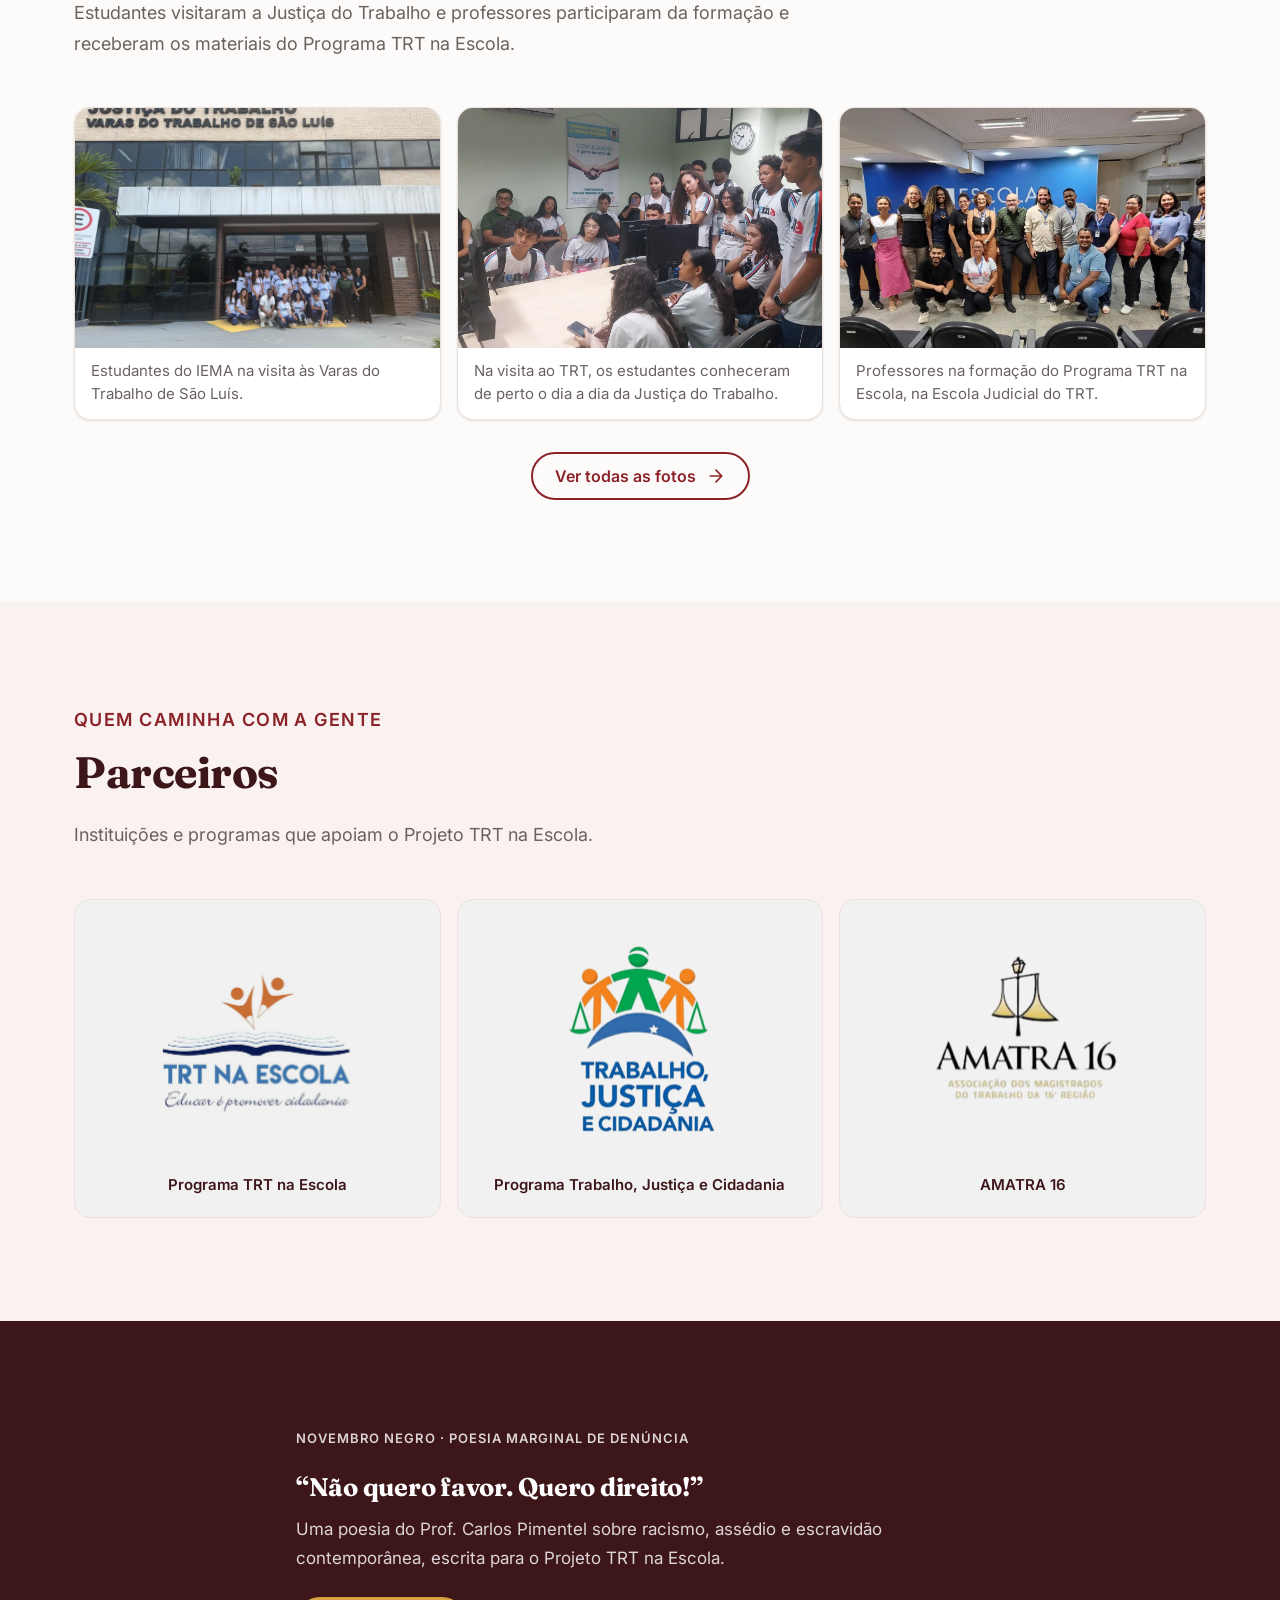
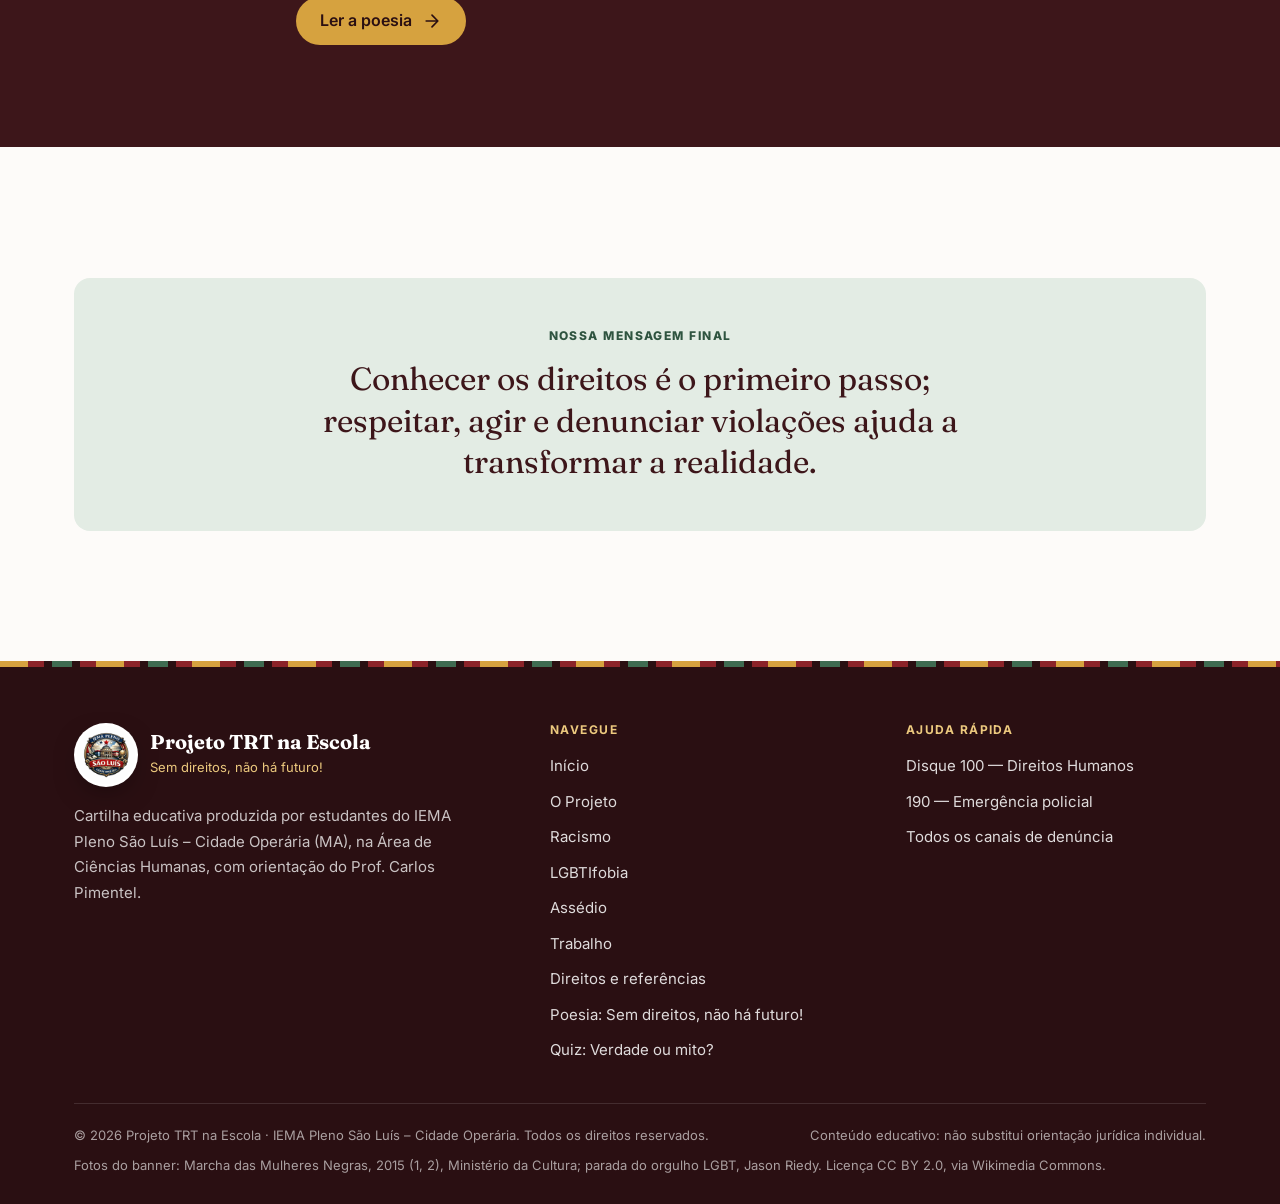
==== commit 2fb48cb9: "Fotos nos banners das páginas de tema, Poesia e Quiz no menu e texto do Projeto - Banner com foto do" ====
--- a/index.html
+++ b/index.html
@@ -42,6 +42,8 @@
           <li><a href="assedio.html">Assédio</a></li>
           <li><a href="trabalho.html">Trabalho</a></li>
           <li><a href="direitos.html">Direitos</a></li>
+          <li><a href="poesia.html">Poesia</a></li>
+          <li><a href="quiz.html">Quiz</a></li>
           <li><a class="nav-cta" href="direitos.html#ajuda">Buscar ajuda</a></li>
         </ul>
       </nav>
--- a/assets/css/style.css
+++ b/assets/css/style.css
@@ -195,10 +195,11 @@
 .site-nav a {
   position: relative;
   display: block;
-  padding: 10px 12px;
+  padding: 10px 10px;
   font-size: .8125rem;
   font-weight: 600;
-  letter-spacing: .06em;
+  letter-spacing: .04em;
+  white-space: nowrap;
   text-transform: uppercase;
   text-decoration: none;
   color: var(--ink-soft);
@@ -210,7 +211,7 @@
 .site-nav a[aria-current="page"]::after {
   content: "";
   position: absolute;
-  left: 12px; right: 12px; bottom: 4px;
+  left: 10px; right: 10px; bottom: 4px;
   height: 2px;
   border-radius: 2px;
   background: var(--red-700);
@@ -240,7 +241,7 @@
 .nav-toggle[aria-expanded="true"] .icon-open { display: none; }
 .nav-toggle[aria-expanded="true"] .icon-close { display: block; }
 
-@media (max-width: 1239px) {
+@media (max-width: 1399px) {
   .nav-toggle { display: inline-flex; }
   .site-nav {
     position: absolute;
@@ -440,6 +441,42 @@
 
 .footer-seal { width: 64px; height: 64px; padding: 3px; flex: none; }
 
+/* Banners das páginas de tema: foto do assunto sob a camada vinho */
+.page-hero--photo::before { display: none; }
+.page-hero--racismo {
+  background:
+    linear-gradient(90deg, rgba(42, 15, 18, .95) 0%, rgba(42, 15, 18, .85) 50%, rgba(61, 22, 26, .55) 100%),
+    url("../img/banners/racismo.jpg") center / cover no-repeat;
+}
+.page-hero--lgbtifobia {
+  background:
+    linear-gradient(90deg, rgba(42, 15, 18, .95) 0%, rgba(42, 15, 18, .85) 50%, rgba(61, 22, 26, .55) 100%),
+    url("../img/banners/lgbtifobia.jpg") center / cover no-repeat;
+}
+.page-hero--assedio {
+  background:
+    linear-gradient(90deg, rgba(42, 15, 18, .95) 0%, rgba(42, 15, 18, .85) 50%, rgba(61, 22, 26, .55) 100%),
+    url("../img/banners/assedio.jpg") center / cover no-repeat;
+}
+.page-hero--trabalho {
+  background:
+    linear-gradient(90deg, rgba(42, 15, 18, .95) 0%, rgba(42, 15, 18, .85) 50%, rgba(61, 22, 26, .55) 100%),
+    url("../img/banners/trabalho.jpg") center / cover no-repeat;
+}
+.page-hero--direitos {
+  background:
+    linear-gradient(90deg, rgba(42, 15, 18, .95) 0%, rgba(42, 15, 18, .85) 50%, rgba(61, 22, 26, .55) 100%),
+    url("../img/banners/direitos.jpg") center / cover no-repeat;
+}
+@media (max-width: 959px) {
+  .page-hero--photo { background-blend-mode: normal; }
+  .page-hero--racismo { background: linear-gradient(rgba(42, 15, 18, .88), rgba(42, 15, 18, .88)), url("../img/banners/racismo.jpg") center / cover no-repeat; }
+  .page-hero--lgbtifobia { background: linear-gradient(rgba(42, 15, 18, .88), rgba(42, 15, 18, .88)), url("../img/banners/lgbtifobia.jpg") center / cover no-repeat; }
+  .page-hero--assedio { background: linear-gradient(rgba(42, 15, 18, .88), rgba(42, 15, 18, .88)), url("../img/banners/assedio.jpg") center / cover no-repeat; }
+  .page-hero--trabalho { background: linear-gradient(rgba(42, 15, 18, .88), rgba(42, 15, 18, .88)), url("../img/banners/trabalho.jpg") center / cover no-repeat; }
+  .page-hero--direitos { background: linear-gradient(rgba(42, 15, 18, .88), rgba(42, 15, 18, .88)), url("../img/banners/direitos.jpg") center / cover no-repeat; }
+}
+
 /* Hero das páginas internas */
 .page-hero .container { padding-block: clamp(48px, 8vw, 88px); }
 .page-hero h1 {
